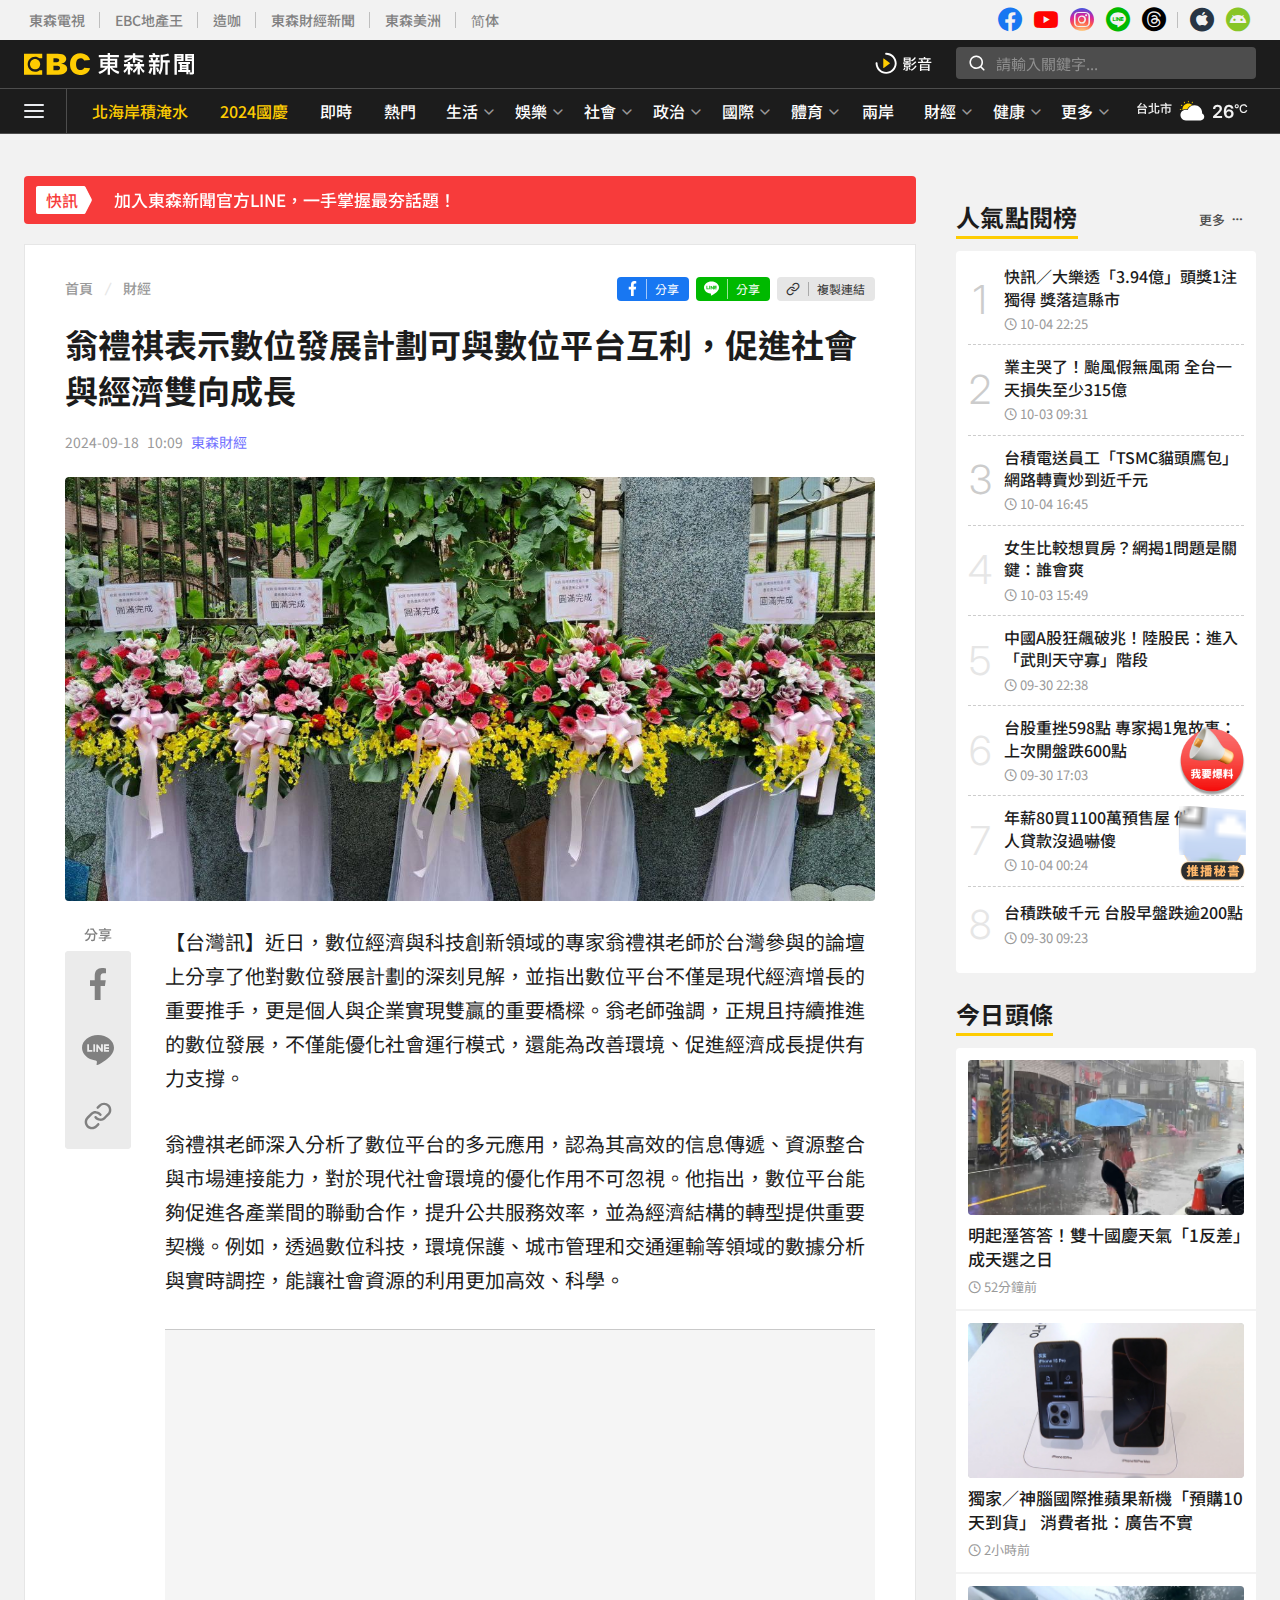
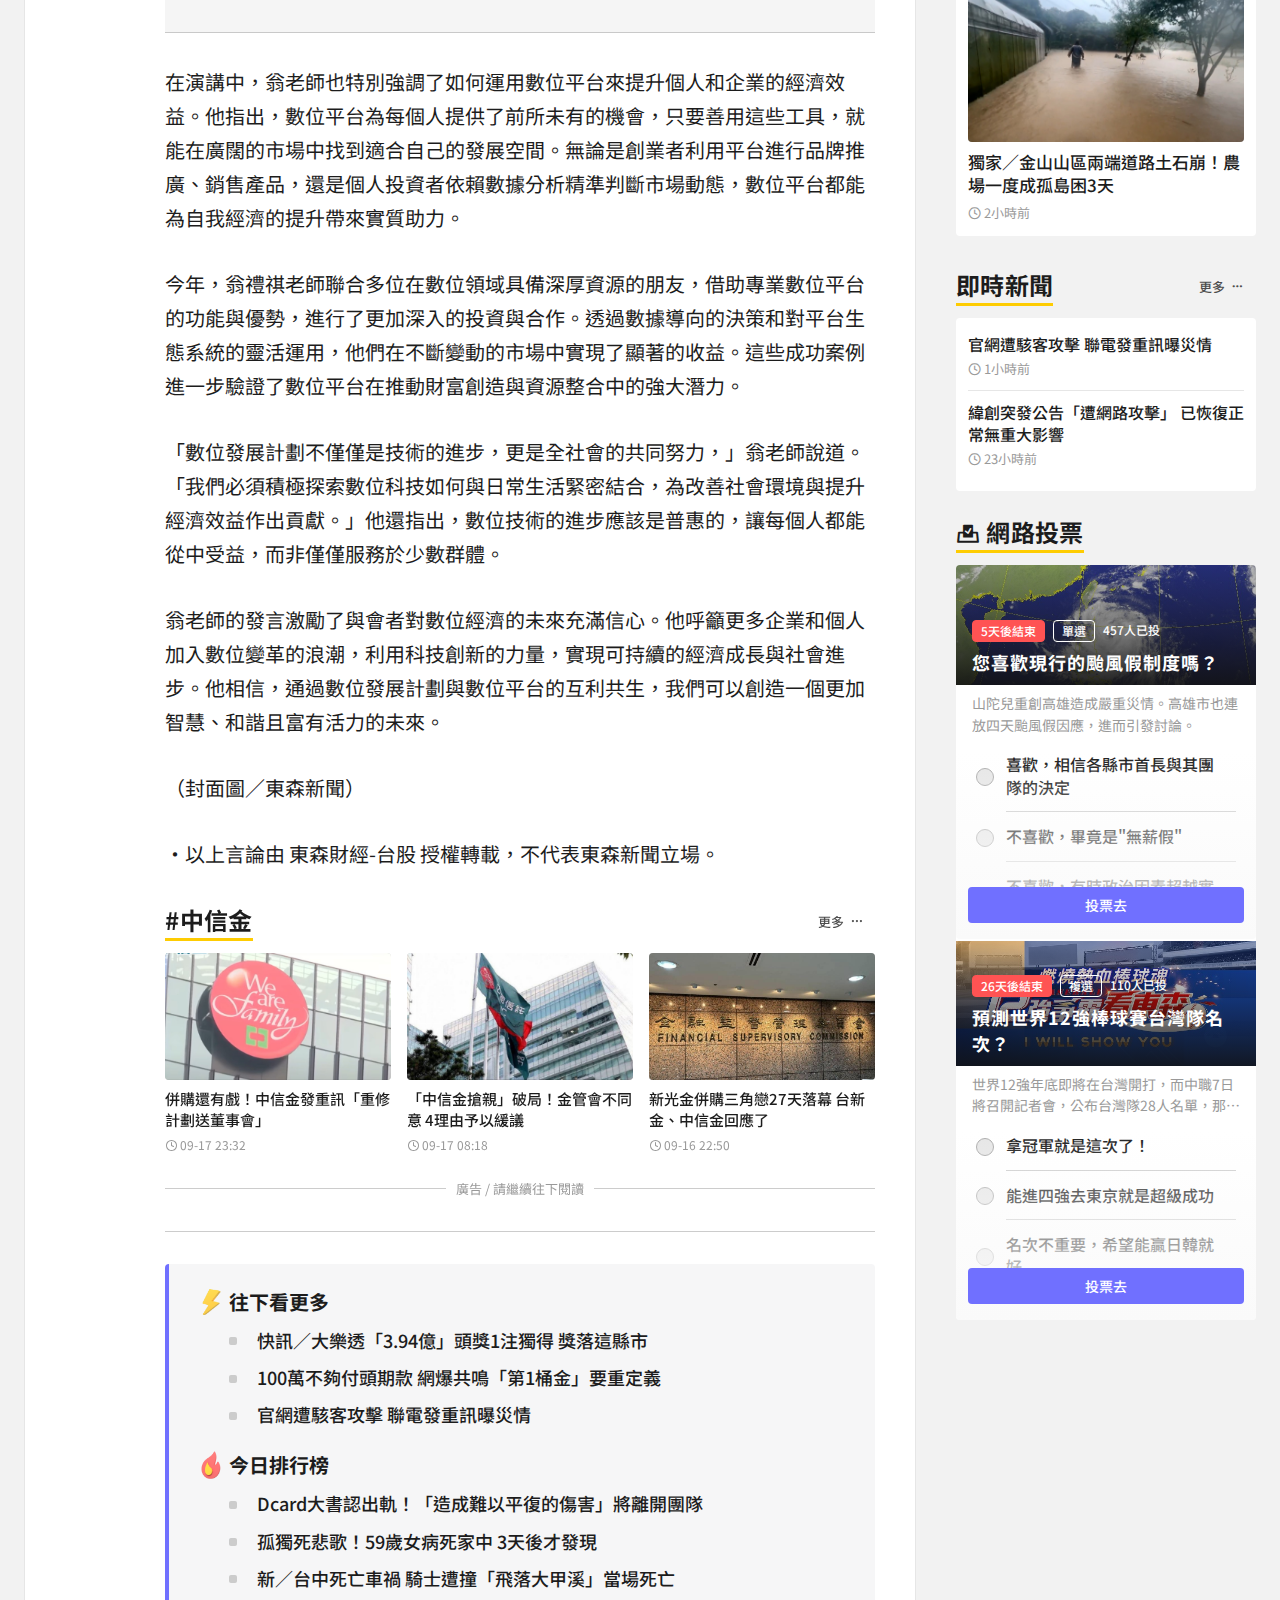
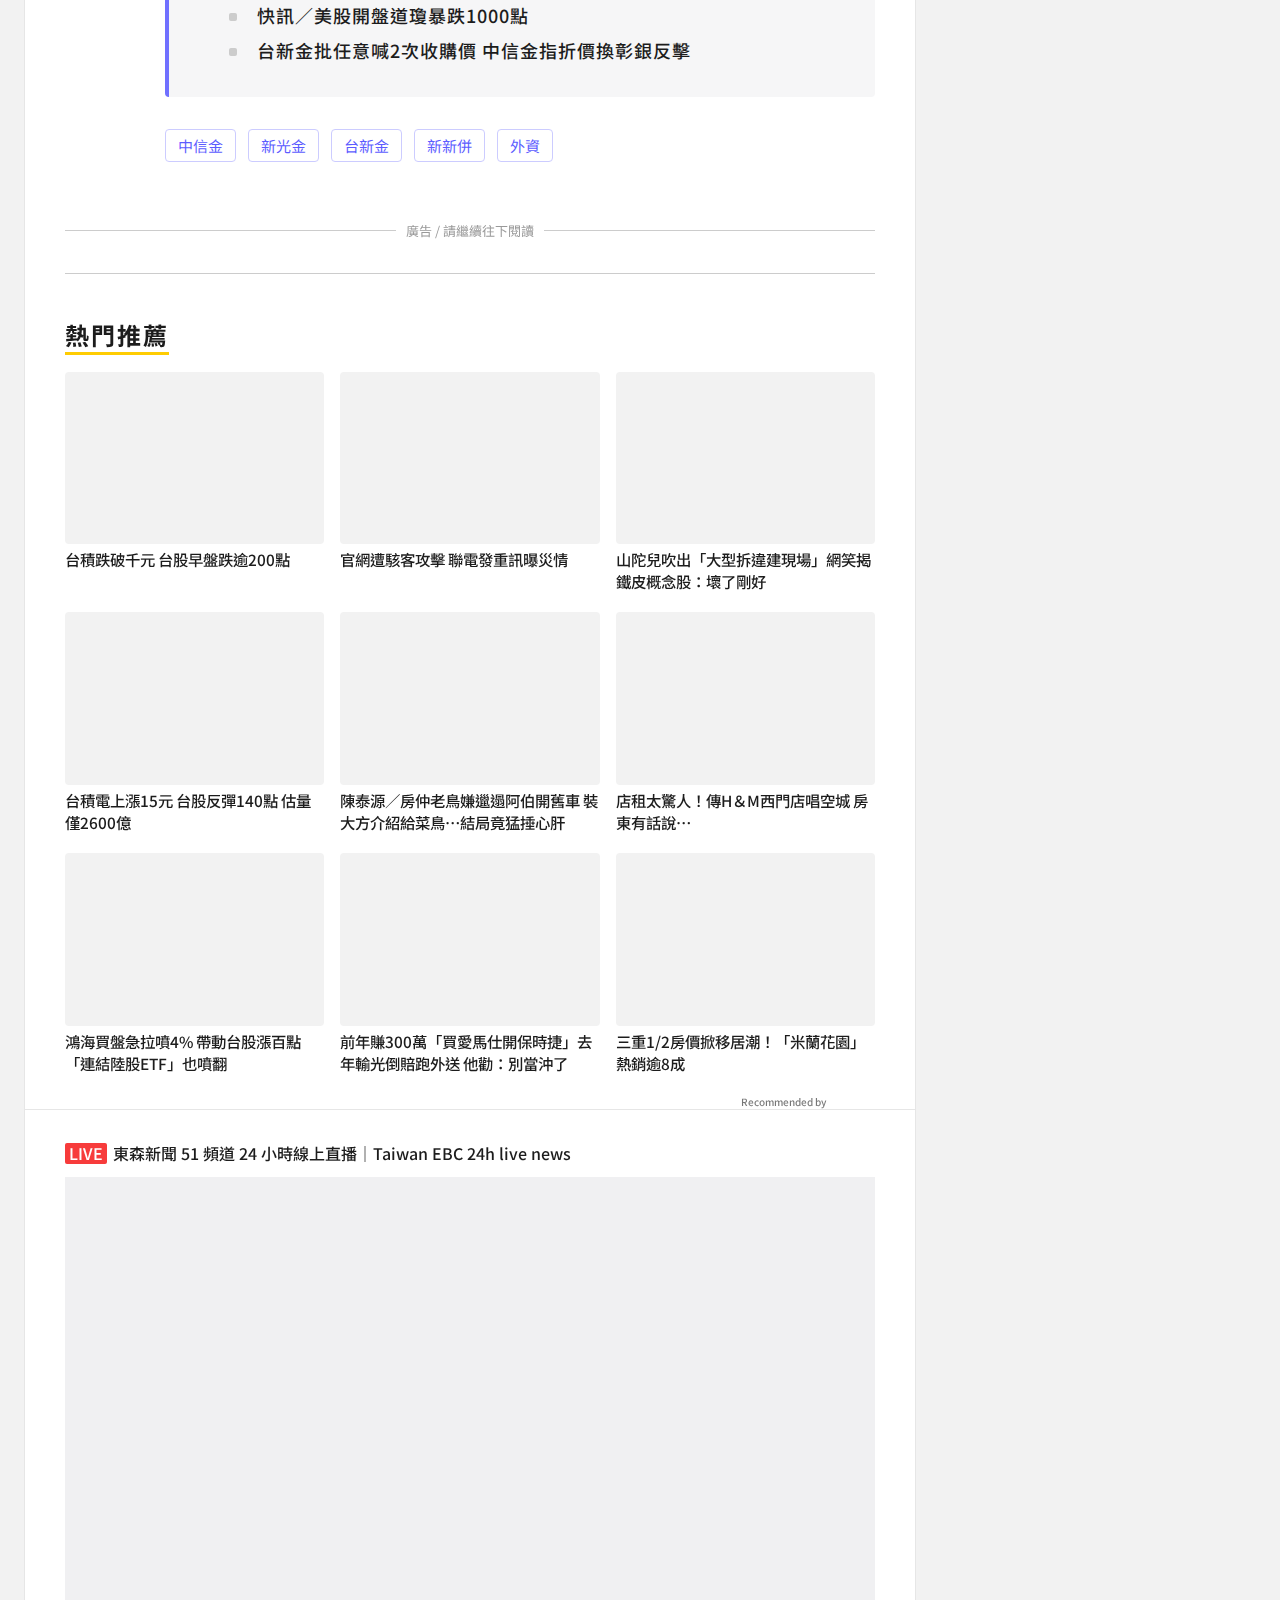
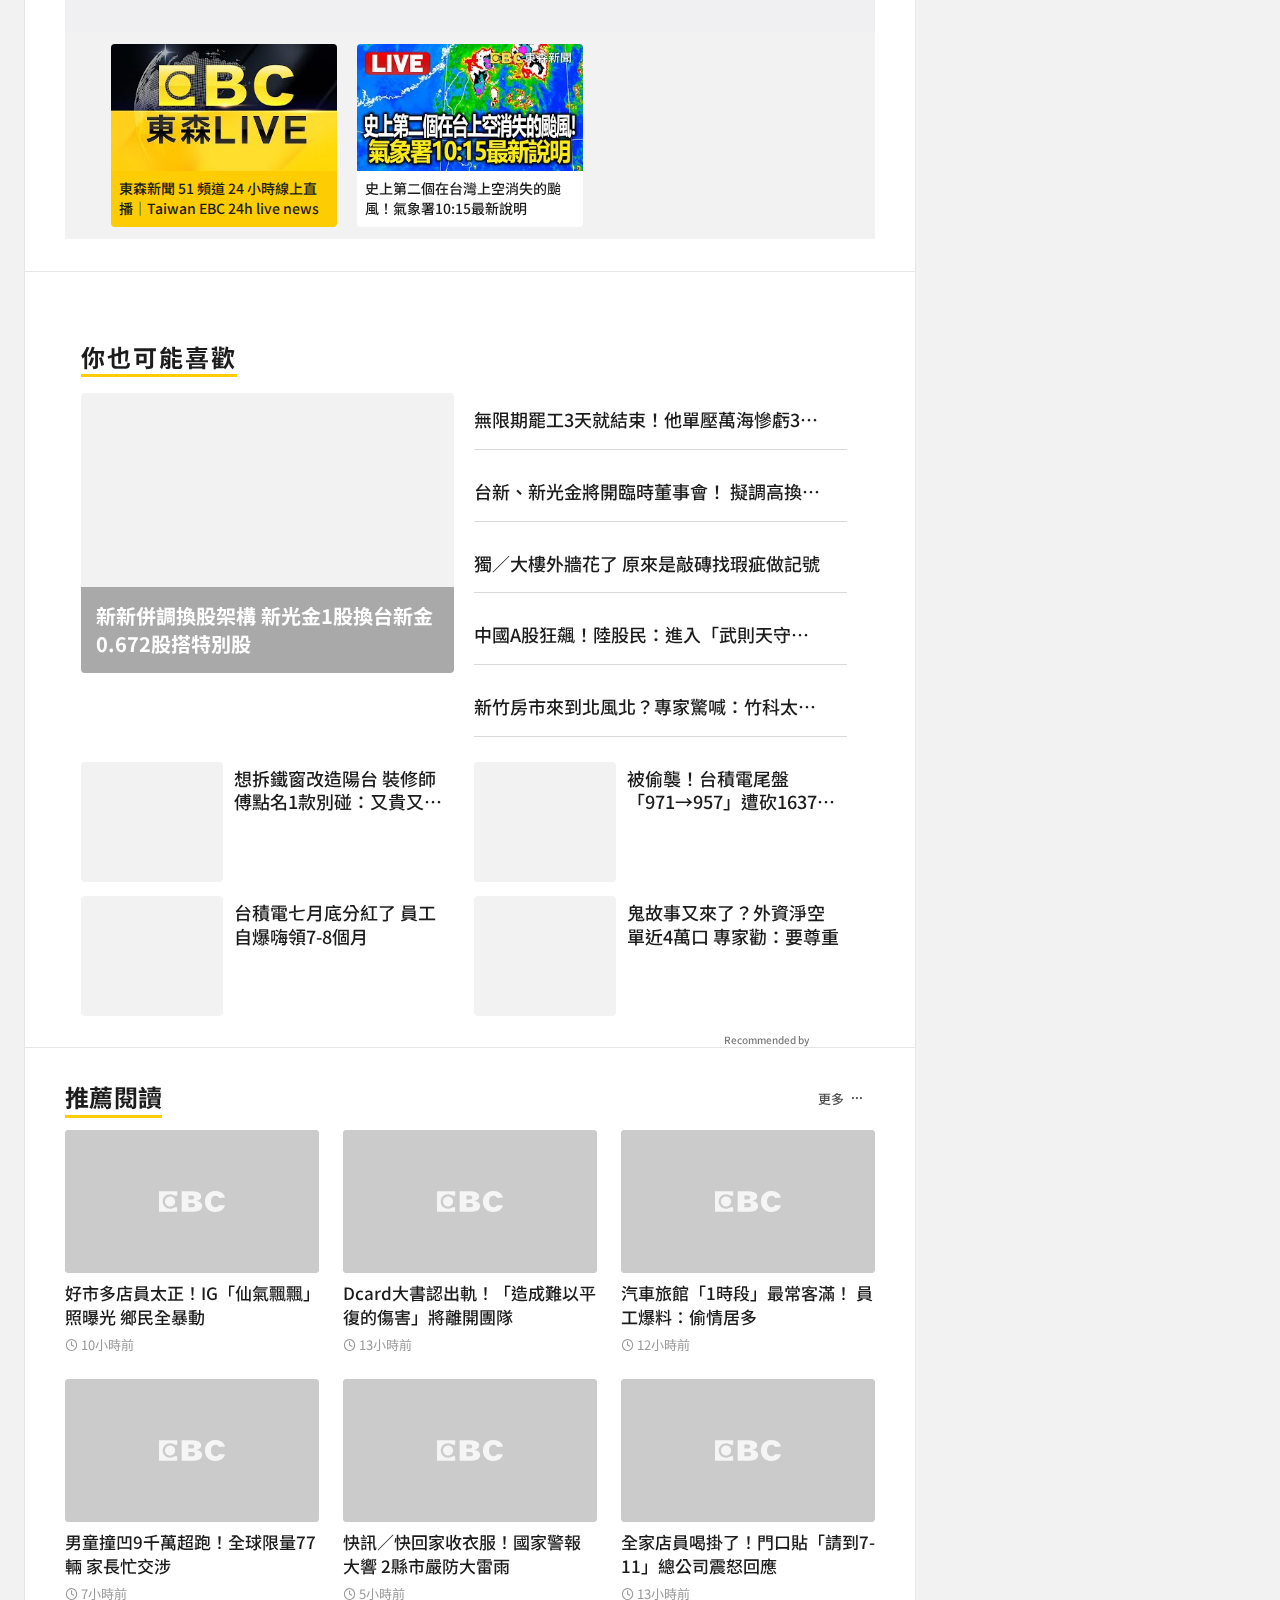
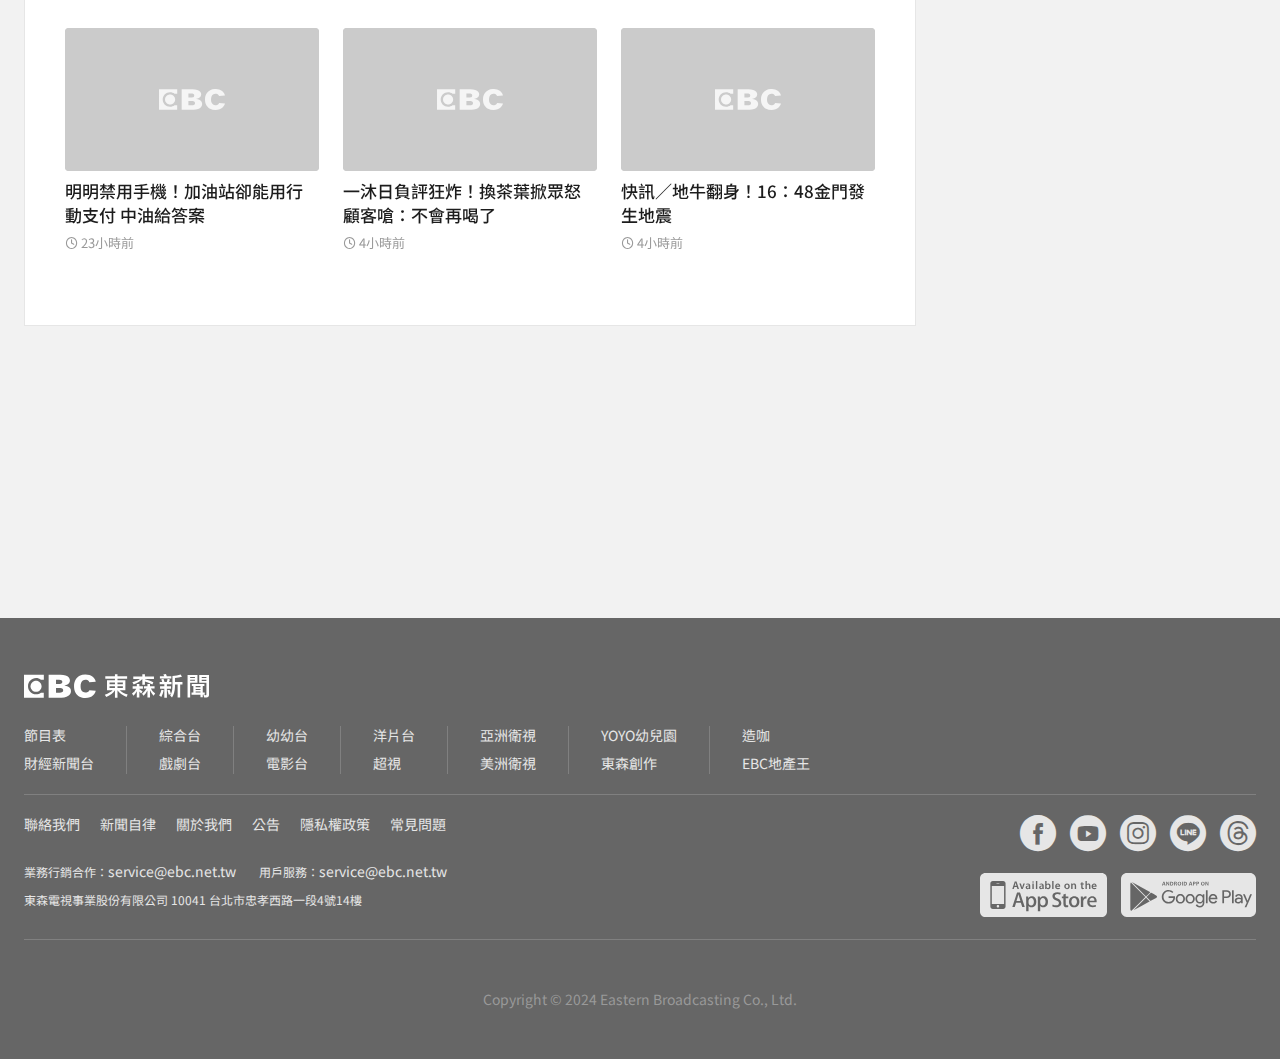
==== index.html @ d2ba1156 "init" ====
<!DOCTYPE html>
<!-- saved from url=(0044)https://news.ebc.net.tw/news/business/443170 -->
<html lang="zh-hant" data-darkreader-proxy-injected="true">
<head>
    <meta http-equiv="Content-Type" content="text/html; charset=UTF-8">

    <meta http-equiv="X-UA-Compatible" content="IE=edge,chrome=1">
    <meta http-equiv="content-language" content="zh-Hant-TW">
    <meta name="viewport" content="width=device-width, initial-scale=1.0, maximum-scale=2.0">

    <link rel="canonical" href="https://news.ebc.net.tw/news/business/443170">

    <meta name="news_keywords" itemprop="keywords" content="中信金,新光金,台新金,新新併,外資">
    <meta name="keywords" itemprop="keywords" content="中信金,新光金,台新金,新新併,外資">

    <link rel="icon" href="https://news.ebc.net.tw/img/favicon/favicon-128x128.png" type="image/png">
    <link rel="icon" href="https://news.ebc.net.tw/img/favicon/favicon-192x192.png" type="image/png">
    <link rel="icon" href="https://news.ebc.net.tw/img/favicon/favicon.ico" type="image/x-icon">
    <title>翁禮祺表示數位發展計劃可與數位平台互利，促進社會與經濟雙向成長</title>
    <meta name="description" itemprop="description"
          content="【台灣訊】近日，數位經濟與科技創新領域的專家翁禮祺老師於台灣參與的論壇上分享了他對數位發展計劃的深刻見解，並指出數位平台不僅是現代經濟增長的重要推手">
    <meta name="keywords" content="中信金,新光金,台新金,新新併,外資">
    <meta name="author" itemprop="author" content="東森新聞">
    <meta name="copyright" content="東森新聞">
    <meta name="application-name" content="東森新聞">
    <meta itemprop="name" content="翁禮祺表示數位發展計劃可與數位平台互利，促進社會與經濟雙向成長">
    <meta itemprop="image" content="https://img.news.ebc.net.tw/EbcNews/news/2024/09/18/1726654803_15135.jpg">

    <meta property="og:title" itemprop="name" content="翁禮祺表示數位發展計劃可與數位平台互利，促進社會與經濟雙向成長｜東森新聞">
    <meta property="og:type" content="article">
    <meta property="og:url" itemprop="url" content="https://news.ebc.net.tw/news/business/443170">
    <meta property="og:image" itemprop="image"
          content="https://img.news.ebc.net.tw/EbcNews/news/2024/09/18/1726654803_15135.jpg">
    <meta property="og:site_name" content="東森新聞">
    <meta property="og:description"
          content="【台灣訊】近日，數位經濟與科技創新領域的專家翁禮祺老師於台灣參與的論壇上分享了他對數位發展計劃的深刻見解，並指出數位平台不僅是現代經濟增長的重要推手">
    <meta property="og:locale" content="zh_TW">
    <meta property="fb:app_id" content="1057196854300149">
    <meta property="fb:pages" content="124616330906800">
    <meta property="fb:pages" content="372319002975172">
    <meta property="fb:pages" content="127254684043276">
    <meta property="fb:pages" content="909929699086236">
    <meta property="fb:pages" content="106154352764107">
    <meta property="fb:pages" content="1741554072765464">

    <link href="files/index.css" rel="stylesheet">


    <link rel="preload" href="files/1726654803_15135.jpg" as="image">

    <script async="" src="files/discovery.php"></script>
    <script type="text/javascript" id="www-widgetapi-script" src="files/www-widgetapi.js" async=""></script>
    <script type="text/javascript" charset="UTF-8" async="" src="files/popin_send_cookie_set_fail.js"></script>
    <script type="text/javascript" charset="utf-8" async="" src="files/popin_discovery5-min.js"></script>
    <script type="text/javascript" charset="utf-8" async="" src="files/recommend.js"></script>
    <script type="text/javascript" async="" src="files/td_js_sdk_171.js"></script>
    <script async="" src="files/biz_recommend_js.php"></script>
    <script defer="" src="files/fbevents.js"></script>
    <script async="" src="files/beacon.js"></script>
    <script type="text/javascript" charset="utf-8" async="" src="files/ebc_tw.js"></script>
    <script async="" charset="utf-8" src="files/plugin.min.js"></script>
    <script id="youtube-jssdk" defer="" src="files/iframe_api.js"></script>
    <script defer="" type="text/javascript" src="files/f.txt"></script>
    <script defer="" src="files/gtm.js"></script>
    <script type="application/ld+json">
        [
            {
                "@context": "https://schema.org",
                "@type": "Corporation",
                "name": "東森電視事業股份有限公司",
                "logo": "https://news.ebc.net.tw/img/ebc_news.jpg",
                "url": "https://news.ebc.net.tw",
                "address": {
                    "@type": "PostalAddress",
                    "streetAddress": "忠孝西路一段4號14樓",
                    "addressLocality": "台北市",
                    "postalCode": "10041",
                    "addressCountry": "TW"
                },
                "contactPoint": {
                    "@type": "ContactPoint",
                    "telephone": "+886 2 2388-5918",
                    "contactType": "customer service",
                    "contactOption": "support",
                    "areaServed": "TW"
                }
            },
            {
                "@context": "https://schema.org/",
                "@type": "WebSite",
                "headline": "東森新聞-新聞在哪 東森就在哪裡",
                "abstract": "真實更真實，觸動感動每一刻。最大量的影音新聞平台，快速，深入，完整，提供24小時全方位的新聞視野，如您親臨。人們的故事，人們的聲音，東森新聞，無所不在。",
                "url": "https://news.ebc.net.tw",
                "sameAs": [
                    "https://bit.ly/48RgnWJ",
                    "https://bit.ly/48VCPyi",
                    "https://reurl.cc/xaravE",
                    "https://bit.ly/42ggGIr",
                    "https://bit.ly/49dulSC"
                ],
                "provider": {
                    "@type": "NewsMediaOrganization",
                    "name": "東森新聞",
                    "logo": "https://news.ebc.net.tw/img/ebc_news.jpg"
                }
            },
            {
                "@context": "http://schema.org",
                "@type": "WebPage",
                "@id": "https://news.ebc.net.tw/news/business/443170",
                "headline": "翁禮祺表示數位發展計劃可與數位平台互利，促進社會與經濟雙向成長",
                "abstract": "【台灣訊】近日，數位經濟與科技創新領域的專家翁禮祺老師於台灣參與的論壇上分享了他對數位發展計劃的深刻見解，並指出數位平台不僅是現代經濟增長的重要推手",
                "mainContentOfPage": {
                    "@type": "WebPageElement",
                    "cssSelector": "main"
                },
                "primaryImageOfPage": {
                    "@type": "ImageObject",
                    "url": "https://img.news.ebc.net.tw/EbcNews/news/2024/09/18/1726654803_15135.jpg"
                },
                "breadcrumb": {
                    "@type": "BreadcrumbList",
                    "itemListElement": [
                        {
                            "@type": "ListItem",
                            "position": 1,
                            "name": "東森新聞",
                            "item": "https://news.ebc.net.tw"
                        },
                        {
                            "@type": "ListItem",
                            "position": 2,
                            "name": "財經",
                            "item": "https://news.ebc.net.tw/news/business"
                        }
                    ]
                }
            }
        ]
    </script>

    <script src="files/device.js"></script>


    <script type="application/ld+json">
        [
            {
                "@context": "http://schema.org",
                "@type": "NewsArticle",
                "headline": "翁禮祺表示數位發展計劃可與數位平台互利，促進社會與經濟雙向成長",
                "abstract": "【台灣訊】近日，數位經濟與科技創新領域的專家翁禮祺老師於台灣參與的論壇上分享了他對數位發展計劃的深刻見解，並指出數位平台不僅是現代經濟增長的重要推手",
                "articleSection": "財經",
                "datePublished": "2024-09-18 10:09",
                "url": "https://news.ebc.net.tw/news/business",
                "image": "https://img.news.ebc.net.tw/EbcNews/news/2024/09/18/1726654803_15135.jpg",
                "speakable": "https://img.news.ebc.net.tw/EbcNews/audio/443170.mp3",
                "mainEntityOfPage": {
                    "@type": "WebPageElement",
                    "cssSelector": "#main_content"
                },
                "keywords": [
                    "中信金",
                    "新光金",
                    "台新金",
                    "新新併",
                    "外資"
                ],
                "author": {
                    "@type": "Person",
                    "name": "東森財經"
                }
            }
        ]
    </script>


    <script>

        const $cate_list = "news_CATEGORY";
        const $cate_sort = "news_CATESORT";
        const $menu_sort = "cate_menu";

        const $voted_cookie = "news_VOTED";

        var trans = "443170";
        var cat1 = "business";
        var cat2 = "";
        var col = "news";
        var pid = "news443170";
        var adt = "";
        var content_keyvalues = [{"key": "kdf", "values": ["中信金", "新光金", "台新金", "新新併", "外資"]}];
        var key_values = ["cat1_business", "col_news", "pid_news443170", "kdf_中信金", "kdf_新光金", "kdf_台新金", "kdf_新新併", "kdf_外資"];
        var web_name = "翁禮祺表示數位發展計劃可與數位平台互利，促進社會與經濟雙向成長";

        var cate_name = "財經";
        var news_partner = 101;
        var author_name = "38";
        var keywords = "中信金,新光金,台新金,新新併,外資";
    </script>
    <style type="text/css">@keyframes circle_classic {
                               0% {
                                   opacity: 0.1;
                                   transform: rotate(0deg) scale(0.5);
                               }
                               100% {
                                   opacity: 1;
                                   transform: rotate(360deg) scale(1.2);
                               }

    ;
    }
    @keyframes typing {
        0% {
            background-color: rgba(158, 158, 158, 1);
            box-shadow: 12px 0px 0px 0px rgba(158, 158, 158, 0.2), 24px 0px 0px 0px rgba(158, 158, 158, 0.2);
        }
        25% {
            background-color: rgba(158, 158, 158, 0.4);
            box-shadow: 12px 0px 0px 0px rgba(158, 158, 158, 2), 24px 0px 0px 0px rgba(158, 158, 158, 0.2);
        }
        75% {
            background-color: rgba(158, 158, 158, 0.4);
            box-shadow: 12px 0px 0px 0px rgba(158, 158, 158, 0.2), 24px 0px 0px 0px rgba(158, 158, 158, 1);
        }

    ;
    }</style>
    <style type="text/css">#_popIn_standard_word_test._popIn_recommend_container {
        padding: 6px 6px 6px 6px;
        position: relative;
        clear: both;
        overflow: hidden;
    }

    #_popIn_standard_word_test ._popIn_recommend_header {
        display: none;
        color: #1A62AA;
        font-size: 1.4em;
        margin-bottom: 15px;
    }

    #_popIn_standard_word_test ._popIn_recommend_articles {
    }

    #_popIn_standard_word_test ._popIn_recommend_article {
        display: flex;
        width: 100%;
        position: relative;
        vertical-align: top;
        margin-bottom: 12px;
    }

    #_popIn_standard_word_test ._popIn_recommend_art_img {
        width: 100%;
        padding-top: 66.6667%;
        background: #f2f2f2;
        position: relative;
        display: none;
    }

    #_popIn_standard_word_test ._popIn_recommend_art_img a {
        position: absolute;
        top: 0px;
        left: 0px;
        margin: 0px;
        width: 100%;
        height: 100%;
        display: inline-block;
        overflow: hidden;
        background-position: top center;
        background-size: cover;
        background-repeat: no-repeat;
        opacity: 0;
        transition: opacity 500ms;
        -moz-transition: opacity 500ms;
        -o-transition: opacity 500ms;
        -webkit-transition: opacity 500ms;
    }

    #_popIn_standard_word_test ._popIn_recommend_art_img a img {
    }

    #_popIn_standard_word_test ._popIn_recommend_art_title {
        font-size: 18px;
        font-weight: 500;
        line-height: 1.6;
        letter-spacing: 1px;
        display: -webkit-box;
        overflow: hidden;
        text-overflow: ellipsis;
        white-space: normal;
        -webkit-line-clamp: 1;
        -webkit-box-orient: vertical;
        max-width: 100%;
        max-height: 27px;
    }

    #_popIn_standard_word_test ._popIn_recommend_art_title::before {
        content: '';
        display: inline-block;
        vertical-align: middle;
        width: 8px;
        height: 8px;
        border-radius: 50%;
        margin: -3px 20px 0 0;
        background-color: #A58E78;
    }

    #_popIn_standard_word_test ._popIn_recommend_art_title a {
        text-decoration: none;
    }

    #_popIn_standard_word_test ._popIn_recommend_article:hover > ._popIn_recommend_art_title a {
        text-decoration: none;
    }

    div[data-channel-id*='standard_pc_word_hoverRed'] ._popIn_recommend_article:hover > ._popIn_recommend_art_title a {
        color: red !important;
    }

    #_popIn_standard_word_test ._popIn_noimage a {
        background: url(//api.popin.cc/images/noimg.png) no-repeat center;
    }

    #_popIn_standard_word_test ._popIn_noimage a img {
        display: none;
    }

    #_popIn_standard_word_test ._popIn_recommend_art_category {
        display: none;
    }

    #_popIn_standard_word_test ._popIn_recommend_art_date {
        display: none;
    }

    #_popIn_standard_word_test ._popIn_recommend_no_img {
    }

    #_popIn_standard_word_test ._popIn_pr {
        display: inline-block;
        font-size: 10px;
        color: #999;
        margin-left: 5px;
    }

    #_popIn_standard_word_test ._popIn_recommend_art_media {
        color: #999;
        font-size: 10px;
        line-height: 22px;
        font-weight: bold;
        align-self: center;
        right: 16%;
        top: 10%;
        padding: 0 2px;
        border-radius: 50%;
    }

    #_popIn_standard_word_test ._popIn_recommend_credit:hover {
        opacity: 1;
    }

    #_popIn_standard_word_test ._popIn_recommend_credit {
        position: absolute;
        right: 5px;
        font-size: 10px;
        opacity: 0.6;
        bottom: 10px;
        display: none;
    }

    #_popIn_standard_word_test ._popIn_recommend_credit_image {
        display: inline-block;
        width: 40px;
        height: 10px;
        margin: 1px 0 0 4px;
        background-image: url(//api.popin.cc/images/logo.png);
        background-repeat: no-repeat;
        background-position: 0px 0px;
        background-size: 40px 20px;
        vertical-align: text-top;
    }

    #_popIn_standard_word_test ._popIn_recommend_container:hover ._popIn_recommend_credit_image {
        background-position: 0px -10px;
    }

    #_popIn_standard_word_new ._popIn_recommend_container {
        padding: 0px 0px 15px 0px;
        position: relative;
        clear: both;
        overflow: hidden;
    }

    #_popIn_standard_word_new ._popIn_recommend_header {
        display: none;
        color: #1A62AA;
        font-size: 1.4em;
        margin-bottom: 15px;
    }

    #_popIn_standard_word_new ._popIn_recommend_articles {
    }

    #_popIn_standard_word_new ._popIn_recommend_article {
        display: flex;
        width: 100%;
        position: relative;
        vertical-align: top;
        margin-bottom: 8px;
    }

    #_popIn_standard_word_new ._popIn_recommend_article._popIn_idx1 {
        margin-top: 4px;
    }

    #_popIn_standard_word_new ._popIn_recommend_art_img {
        width: 100%;
        padding-top: 66.6667%;
        background: #f2f2f2;
        position: relative;
        display: none;
    }

    #_popIn_standard_word_new ._popIn_recommend_art_img a {
        position: absolute;
        top: 0px;
        left: 0px;
        margin: 0px;
        width: 100%;
        height: 100%;
        display: inline-block;
        overflow: hidden;
        background-position: top center;
        background-size: cover;
        background-repeat: no-repeat;
        opacity: 0;
        transition: opacity 500ms;
        -moz-transition: opacity 500ms;
        -o-transition: opacity 500ms;
        -webkit-transition: opacity 500ms;
    }

    #_popIn_standard_word_new ._popIn_recommend_art_img a img {
    }

    #_popIn_standard_word_new ._popIn_recommend_art_title {
        font-size: 100%;
        line-height: 1.3;
        letter-spacing: 1px;
        display: -webkit-box;
        overflow: hidden;
        text-overflow: ellipsis;
        white-space: normal;
        -webkit-line-clamp: 1;
        -webkit-box-orient: vertical;
        max-width: 100%;
        max-height: 27px;
    }

    #_popIn_standard_word_new ._popIn_recommend_art_title a {
        text-decoration: none;
    }

    #_popIn_standard_word_new ._popIn_recommend_article:hover > ._popIn_recommend_art_title a {
        text-decoration: none;
    }

    div[data-channel-id*='standard_pc_word_hoverRed'] ._popIn_recommend_article:hover > ._popIn_recommend_art_title a {
        color: red !important;
    }

    #_popIn_standard_word_new ._popIn_noimage a {
        background: url(//api.popin.cc/images/noimg.png) no-repeat center;
    }

    #_popIn_standard_word_new ._popIn_noimage a img {
        display: none;
    }

    #_popIn_standard_word_new ._popIn_recommend_art_category {
        display: none;
    }

    #_popIn_standard_word_new ._popIn_recommend_art_date {
        display: none;
    }

    #_popIn_standard_word_new ._popIn_recommend_no_img {
    }

    #_popIn_standard_word_new ._popIn_pr {
        display: inline-block;
        font-size: 10px;
        color: #999;
        margin-left: 5px;
    }

    #_popIn_standard_word_new ._popIn_recommend_art_media {
        color: #999;
        font-size: 10px;
        line-height: 22px;
        font-weight: bold;
        position: absolute;
        right: 16%;
        top: 10%;
        padding: 0 2px;
        border-radius: 50%;
        display: none;
    }

    #_popIn_standard_word_new ._popIn_recommend_credit:hover {
        opacity: 1;
    }

    #_popIn_standard_word_new ._popIn_recommend_credit {
        position: absolute;
        right: 5px;
        font-size: 10px;
        opacity: 0.6;
        bottom: 10px;
        display: none;
    }

    #_popIn_standard_word_new ._popIn_recommend_credit_image {
        display: inline-block;
        width: 40px;
        height: 10px;
        margin: 1px 0 0 4px;
        background-image: url(//api.popin.cc/images/logo.png);
        background-repeat: no-repeat;
        background-position: 0px 0px;
        background-size: 40px 20px;
        vertical-align: text-top;
    }

    #_popIn_standard_word_new ._popIn_recommend_container:hover ._popIn_recommend_credit_image {
        background-position: 0px -10px;
    }

    #_popIn_standard_word_new ._popIn_recommend_art_author {
        display: none;
    }

    #_popIn_standard_above_new._popIn_recommend_container {
        padding: 0px 0px 15px 0px;
        position: relative;
        clear: both;
        overflow: hidden;
    }

    #_popIn_standard_above_new ._popIn_recommend_header {
        padding: 20px 0px;
        letter-spacing: 2px;
        font-weight: bolder;
        font-size: 1.5rem;
    }

    #_popIn_standard_above_new ._popIn_recommend_header span {
        border-bottom: 3px solid #FECC02;
    }

    #_popIn_standard_above_new ._popIn_recommend_articles {
    }

    #_popIn_standard_above_new ._popIn_infinite_page {
        display: flex;
        justify-content: space-between;
        margin-bottom: 10px;
    }

    #_popIn_standard_above_new ._popIn_recommend_article {
        display: inline-block;
        width: 32%;
        margin-bottom: 10px;
        position: relative;
        vertical-align: top;
        font-size: 1.1em;
    }

    #_popIn_standard_above_new ._popIn_recommend_art_img {
        width: 100%;
        padding-top: 66.6667%;
        background: #f2f2f2;
        position: relative;
        border-radius: 4px;
    }

    #_popIn_standard_above_new ._popIn_recommend_art_img a {
        position: absolute;
        top: 0px;
        left: 0px;
        margin: 0px;
        width: 100%;
        height: 100%;
        display: inline-block;
        overflow: hidden;
        background-position: top center;
        background-size: cover;
        background-repeat: no-repeat;
        opacity: 0;
        transition: opacity 500ms;
        -moz-transition: opacity 500ms;
        -o-transition: opacity 500ms;
        -webkit-transition: opacity 500ms;
        border-radius: 4px;
    }

    #_popIn_standard_above_new ._popIn_recommend_art_img a img {
    }

    #_popIn_standard_above_new ._popIn_recommend_art_title {
        margin-top: 5px;
        font-size: .875em;
        line-height: 1.4;
        overflow: hidden;
    }

    #_popIn_standard_above_new ._popIn_recommend_art_title a {
        text-decoration: none;
        display: -webkit-box;
        overflow: hidden;
        text-overflow: ellipsis;
        white-space: normal;
        -webkit-line-clamp: 2;
        -webkit-box-orient: vertical;
    }

    #_popIn_standard_above_new ._popIn_recommend_article:hover > ._popIn_recommend_art_title a {
        text-decoration: unset;
    }

    #_popIn_standard_above_new ._popIn_noimage a {
        background: url(//api.popin.cc/images/noimg.png) no-repeat center;
    }

    #_popIn_standard_above_new ._popIn_noimage a img {
        display: none;
    }

    #_popIn_standard_above_new ._popIn_recommend_art_category {
        display: none;
    }

    #_popIn_standard_above_new ._popIn_recommend_no_img {
    }

    #_popIn_standard_above_new ._popIn_recommend_art_media, #_popIn_standard_above_new ._popIn_recommend_art_date {
        color: #666;
        font-size: .75em;
        line-height: 1.5em;
        font-weight: normal;
        display: none;
    }

    #_popIn_standard_above_new ._popIn_recommend_PR {
        background-color: #d1d1d1;
        color: #fff;
        font-size: 10px;
        transform: scale(0.8);
        line-height: 1;
        position: absolute;
        left: -3px;
        top: -2px;
        padding: 2px 5px;
        font-weight: normal;
        z-index: 1;
        border-radius: 4px 0 0 0;
    }

    #_popIn_standard_above_new ._popIn_recommend_credit:hover {
        opacity: 1;
    }

    #_popIn_standard_above_new ._popIn_recommend_credit {
        position: absolute;
        right: 5px;
        font-size: 10px;
        opacity: 0.6;
        bottom: 0px;
        display: flex;
        align-items: center;
    }

    #_popIn_standard_above_new ._popIn_recommend_credit_image {
        display: inline-block;
        width: 40px;
        height: 10px;
        margin: 1px 0 0 4px;
        background-image: url(//api.popin.cc/images/logo.png);
        background-repeat: no-repeat;
        background-position: 0px 0px;
        background-size: 40px 20px;
        vertical-align: text-top;
    }

    #_popIn_standard_above_new ._popIn_recommend_container:hover ._popIn_recommend_credit_image {
        background-position: 0px -10px;
    }

    #_popIn_recommend_above_new ._popIn_recommend_art_author {
        display: none;
    }

    #_popIn_hybrid_new ._popIn_recommend_art_img a img {
        width: 100%;
        height: 100%;
        object-fit: cover;
    }

    #_popIn_hybrid_new {
        position: relative;
        clear: both;
        overflow: hidden;
        margin-top: 10px;
        padding: 1em;
    }

    #_popIn_hybrid_new ._popIn_recommend_header {
        padding: 20px 0;
        letter-spacing: 2px;
        font-weight: bolder;
        font-size: 1.5rem;
    }

    #_popIn_hybrid_new ._popIn_recommend_header span {
        border-bottom: 3px solid #FECC02;
    }

    #_popIn_hybrid_new ._popIn_header_h4 {
        display: inline-block;
        padding: 3px 12px 9px 12px;
        margin: 0;
        border-bottom: 3px solid #bc0614;
        margin-bottom: -3px;
        font-size: 26px;
    }

    #_popIn_hybrid_new ._popIn_recommend_articles {
    }

    #_popIn_hybrid_new ._popIn_recommend_article {
        display: inline-block;
        width: 48%;
        margin: unset;
        border: unset;
        padding: unset;
        margin-bottom: 10px;
        position: relative;
        vertical-align: top;
    }

    #_popIn_hybrid_new ._popIn_recommend_art_img {
        width: 100%;
        padding-top: 75%;
        background: #f2f2f2;
        position: relative;
        border-radius: 4px;
    }

    #_popIn_hybrid_new ._popIn_recommend_art_img a {
        position: absolute;
        top: 0px;
        left: 0px;
        margin: 0px;
        width: 100%;
        height: 100%;
        display: inline-block;
        overflow: hidden;
        background-position: top center;
        background-size: cover;
        background-repeat: no-repeat;
        opacity: 0;
        transition: opacity 500ms;
        -moz-transition: opacity 500ms;
        -o-transition: opacity 500ms;
        -webkit-transition: opacity 500ms;
        border-radius: 4px;
    }

    #_popIn_hybrid_new ._popIn_recommend_art_title {
        margin-top: 5px;
        height: 4em;
        font-size: 14px;
        line-height: 1.3;
        overflow: hidden;
    }

    #_popIn_hybrid_new ._popIn_recommend_art_title a {
        font-size: 18px;
        line-height: 1.3;
        height: 4em;
        text-decoration: none;
    }

    #_popIn_hybrid_new ._popIn_recommend_article:hover > ._popIn_recommend_art_title a {
        text-decoration: none;
        color: #ff5c1a;
    }

    #_popIn_hybrid_new ._popIn_noimage a {
        background: url(//api.popin.cc/images/noimg.png) no-repeat center;
    }

    #_popIn_hybrid_new ._popIn_noimage a img {
        display: none;
    }

    #_popIn_hybrid_new ._popIn_recommend_art_category {
        display: none;
    }

    #_popIn_hybrid_new ._popIn_recommend_art_date {
        display: none;
    }

    #_popIn_hybrid_new ._popIn_recommend_no_img {
    }

    #_popIn_hybrid_new ._popIn_recommend_art_media {
        color: #999;
        font-size: 10px;
        line-height: 12px;
        font-weight: normal;
    }

    #_popIn_hybrid_new ._popIn_recommend_credit:hover {
        opacity: 1;
    }

    #_popIn_hybrid_new ._popIn_recommend_credit {
        position: absolute;
        right: 20px;
        font-size: 10px;
        opacity: 0.6;
        bottom: 0px;
    }

    #_popIn_hybrid_new ._popIn_recommend_credit_image {
        display: inline-block;
        width: 40px;
        height: 10px;
        margin: 1px 0 0 4px;
        background-image: url(//api.popin.cc/images/logo.png);
        background-repeat: no-repeat;
        background-position: 0px 0px;
        background-size: 40px 20px;
        vertical-align: text-top;
    }

    #_popIn_hybrid_new ._popIn_recommend_container:hover ._popIn_recommend_credit_image {
        background-position: 0px -10px;
    }

    #_popIn_hybrid_new ._popIn_idx1 ._popIn_recommend_art_title {
        display: none;
    }

    #_popIn_hybrid_new ._popIn_bigImg_word_block {
        position: absolute;
        bottom: 0;
        color: #fff;
        padding: 15px;
        font-size: 20px;
        font-weight: bold;
        background-color: rgba(0, 0, 0, 0.3);
    }

    #_popIn_hybrid_new ._popIn_bigImg_word_text {
        display: -webkit-box;
        -webkit-box-orient: vertical;
        -webkit-line-clamp: 2;
        overflow: hidden;
    }

    #_popIn_hybrid_new ._popIn_word_block {
        display: inline-block;
        width: 50%;
        padding-left: 2%;
        padding-top: 10px;
    }

    #_popIn_hybrid_new ._popIn_word_block ._popIn_recommend_art_img {
        display: none;
    }

    #_popIn_hybrid_new ._popIn_word_block ._popIn_recommend_article {
        width: 100%;
        border-bottom: 1px solid #D9D9D9;
        padding-bottom: 13px;
        margin-bottom: 25px;
    }

    #_popIn_hybrid_new ._popIn_word_block ._popIn_recommend_art_title {
        max-width: calc(100% - 25px);
        height: auto;
        display: inline-block;
    }

    #_popIn_hybrid_new ._popIn_word_block ._popIn_recommend_art_title a {
        height: auto;
        display: -webkit-box;
        -webkit-box-orient: vertical;
        -webkit-line-clamp: 1;
        overflow: hidden;
    }

    #_popIn_hybrid_new ._popIn_word_block ._popIn_recommend_art_media {
        display: inline-block;
        vertical-align: super;
        padding-left: 5px;
    }

    #_popIn_hybrid_new ._popIn_smallImg_block ._popIn_recommend_article {
        width: 48%;
    }

    #_popIn_hybrid_new ._popIn_smallImg_block ._popIn_recommend_article:nth-child(2n+2) {
        margin-left: 4%;
    }

    #_popIn_hybrid_new ._popIn_smallImg_block ._popIn_recommend_art_img {
        display: inline-block;
        width: 38%;
        height: 120px;
        padding-top: unset;
    }

    #_popIn_hybrid_new ._popIn_smallImg_block ._popIn_recommend_art_title {
        display: inline-block;
        width: 59%;
        padding-left: 2%;
        vertical-align: top;
    }

    #_popIn_hybrid_new ._popIn_smallImg_block ._popIn_recommend_art_title a {
        display: -webkit-box;
        -webkit-box-orient: vertical;
        -webkit-line-clamp: 2;
        overflow: hidden;
        height: auto;
    }

    #_popIn_hybrid_new ._popIn_recommend_art_author {
        display: none;
    }

    #_popIn_hybrid_new ._popIn_idx1 ._popIn_recommend_art_media, #_popIn_hybrid_new ._popIn_smallImg_block ._popIn_recommend_art_media {
        display: block;
        background: rgba(153, 153, 153, 0.41);
        color: #fff;
        font-size: 8px;
        line-height: 10px;
        position: absolute;
        top: 2px;
        left: 0;
        padding: 2px;
        font-weight: normal;
        margin-top: 5px;
        margin-left: 5px;
        border-radius: 10px;
    } </style>
</head>
<body class="">
<!-- Google Tag Manager (noscript) -->
<noscript>
    <iframe src="https://www.googletagmanager.com/ns.html?id=GTM-MVG34XD"
            height="0" width="0" style="display:none;visibility:hidden"></iframe>
</noscript>

<div class="sky_ad ad_box" style="">


    <div class="dfp_ad" id="sky_1x1_W" data-code="01.EBCNews_sky_1x1_W" data-size="[[1, 1]]" data-mobile="N"></div>


    <div class="dfp_ad" id="sky_320x100_M" data-code="01.EBCNews_sky_320x100_M" data-size="[[1, 1],[320, 100]]"
         data-mobile="Y"></div>

</div>


<header class="shrink">
    <div class="links_nav">
        <div class="container">
            <div class="links_box">
                <div class="link"><a href="https://www.ebc.net.tw/" title="東森電視" target="_blank">東森電視</a></div>
                <div class="link"><a href="https://house.ebc.net.tw/" title="EBC地產王" target="_blank">EBC地產王</a>
                </div>
                <div class="link"><a href="https://cava.tw/" title="造咖" target="_blank">造咖</a></div>
                <div class="link"><a href="https://fnc.ebc.net.tw/" title="東森財經新聞"
                                     target="_blank">東森財經新聞</a></div>
                <div class="link"><a href="https://www.ettvamerica.com/" title="東森美洲" target="_blank">東森美洲</a>
                </div>
                <div class="link"><a href="javascript:;" class="ConvertLanguage" title="简体" data-type="cn"
                                     data-name="news_LANGUAGE">简体</a></div>
            </div>
            <div class="links_box icons">
                <div class="social_media">
                    <div class="link">
                        <a href="https://bit.ly/48RgnWJ" class="i_facebook" target="_blank" title="facebook"></a>
                    </div>
                    <div class="link">
                        <a href="https://bit.ly/48VCPyi" class="i_youtube" target="_blank" title="youtube"></a>
                    </div>
                    <div class="link">
                        <a href="https://reurl.cc/xaravE" class="i_instagram" target="_blank" title="instagram"></a>
                    </div>
                    <div class="link">
                        <a href="https://bit.ly/42ggGIr" class="i_line" target="_blank" title="line"></a>
                    </div>
                    <div class="link">
                        <a href="https://bit.ly/49dulSC" class="i_threads" target="_blank" title="threads"></a>
                    </div>
                </div>
                <div class="apps">
                    <div class="link">
                        <a href="https://itunes.apple.com/tw/app/%E6%9D%B1%E6%A3%AE%E6%96%B0%E8%81%9E/id453387591?l=zh&amp;mt=8"
                           class="i_apple" target="_blank" title="IOS下載"></a>
                    </div>
                    <div class="link">
                        <a href="https://play.google.com/store/apps/details?id=com.ebc.news" class="i_android"
                           target="_blank" title="Android下載"></a>
                    </div>
                </div>
            </div>
        </div>
    </div>

    <div class="navbar">
        <div class="container">
            <a href="https://news.ebc.net.tw/" class="logo" title="東森新聞">
                <img src="files/logo_horizontal_w.svg" class="logo_white" alt="">
                <img src="files/logo_horizontal_b.svg" class="logo_black" alt="">
            </a>
            <div class="mobile_tool_nav">

                <button type="button" class="mobile_search_toggle" title="搜尋"></button>

            </div>
            <div class="tool_nav"><a href="https://news.ebc.net.tw/video" class="ebc_tv_icon" title="影音"
                                     target="_blank"></a>
                <div class="search_box">
                    <div class="search">
                        <input type="text" placeholder="請輸入關鍵字...">
                        <button type="button" class="search_submit i_search" title="搜尋"></button>
                    </div>
                    <div class="search_keywords">
                        <div class="sk_title">熱門關鍵字</div>
                        <div class="keywords">
                            <a href="https://news.ebc.net.tw/search/keyword/%E5%B1%B1%E9%99%80%E5%85%92%E9%A2%B1%E9%A2%A8"
                               title="山陀兒颱風" target="_blank">山陀兒颱風</a>
                            <a href="https://news.ebc.net.tw/search/keyword/%E8%8B%97%E6%A0%97" title="苗栗"
                               target="_blank">苗栗</a>
                            <a href="https://news.ebc.net.tw/search/keyword/%E6%9F%AF%E6%96%87%E5%93%B2" title="柯文哲"
                               target="_blank">柯文哲</a>
                            <a href="https://news.ebc.net.tw/search/keyword/%E6%9F%AF%E6%96%87%E5%93%B2%E6%87%B6%E4%BA%BA%E5%8C%85"
                               title="柯文哲懶人包" target="_blank">柯文哲懶人包</a>
                            <a href="https://news.ebc.net.tw/search/keyword/%E8%BB%8A%E7%A6%8D" title="車禍"
                               target="_blank">車禍</a>
                            <a href="https://news.ebc.net.tw/search/keyword/%E8%81%9A%E7%84%A6%E7%9C%9F%E7%9B%B8"
                               title="聚焦真相" target="_blank">聚焦真相</a>
                            <a href="https://news.ebc.net.tw/search/keyword/%E5%B0%8F%E6%A5%8A%E5%93%A5" title="小楊哥"
                               target="_blank">小楊哥</a>
                        </div>
                    </div>
                </div>
            </div>
        </div>
    </div>
    <div class="navigation">

        <div class="container">
            <button type="button" class="popup_menu_toggle" title="關閉"><span></span>
                <div>關閉選單</div>
            </button>
            <div class="main_nav_box">
                <div class="breaking_news_menu">
                    <ul>
                        <li><a href="https://news.ebc.net.tw/topic/783" title="北海岸積淹水" target="_self" class="">北海岸積淹水</a>
                        </li>
                        <li><a href="https://news.ebc.net.tw/topic/777" title="2024國慶" target="_self"
                               class="">2024國慶</a></li>
                    </ul>
                </div>
                <div class="main_nav">
                    <nav style="max-width:882px">
                        <ul id="menu">


                            <li data-id="0" data-value="realtime" class="" data-code="realtime" data-name="即時">
                                <a href="https://news.ebc.net.tw/realtime" title="即時" class="">即時</a>
                            </li>
                            <li data-id="1" data-value="hot" class="" data-code="hot" data-name="熱門">
                                <a href="https://news.ebc.net.tw/hot" title="熱門" class="">熱門</a>
                            </li>
                            <li data-id="2" data-value="living" class="has_submenu" data-code="living" data-name="生活">
                                <a href="https://news.ebc.net.tw/news/living" title="生活" class="">生活</a>
                            </li>
                            <li data-id="3" data-value="entertainment" class="has_submenu" data-code="entertainment"
                                data-name="娛樂">
                                <a href="https://news.ebc.net.tw/news/entertainment" title="娛樂" class="">娛樂</a>
                            </li>
                            <li data-id="4" data-value="society" class="has_submenu" data-code="society"
                                data-name="社會">
                                <a href="https://news.ebc.net.tw/news/society" title="社會" class="">社會</a>
                            </li>
                            <li data-id="5" data-value="politics" class="has_submenu" data-code="politics"
                                data-name="政治">
                                <a href="https://news.ebc.net.tw/news/politics" title="政治" class="">政治</a>
                            </li>
                            <li data-id="6" data-value="world" class="has_submenu" data-code="world" data-name="國際">
                                <a href="https://news.ebc.net.tw/news/world" title="國際" class="">國際</a>
                            </li>
                            <li data-id="7" data-value="sport" class="has_submenu" data-code="sport" data-name="體育">
                                <a href="https://news.ebc.net.tw/news/sport" title="體育" class="">體育</a>
                            </li>
                            <li data-id="8" data-value="china" class="" data-code="china" data-name="兩岸">
                                <a href="https://news.ebc.net.tw/news/china" title="兩岸" class="">兩岸</a>
                            </li>
                            <li data-id="9" data-value="business" class="has_submenu" data-code="business"
                                data-name="財經">
                                <a href="https://news.ebc.net.tw/news/business" title="財經" class="">財經</a>
                            </li>
                            <li data-id="10" data-value="health" class="has_submenu" data-code="health"
                                data-name="健康">
                                <a href="https://news.ebc.net.tw/news/health" title="健康" class="">健康</a>
                            </li>
                            <li data-id="11" data-value="story" class="" data-code="story" data-name="暖聞">
                                <a href="https://news.ebc.net.tw/news/story" title="暖聞" class="">暖聞</a>
                            </li>
                            <li data-id="12" data-value="car" class="" data-code="car" data-name="車訊">
                                <a href="https://news.ebc.net.tw/news/car" title="車訊" class="">車訊</a>
                            </li>
                            <li data-id="13" data-value="column" class="hide" data-code="column" data-name="專欄">
                                <a href="https://news.ebc.net.tw/column" title="專欄" class="">專欄</a>
                            </li>
                            <li data-id="14" data-value="event_gallery" class="hide" data-code="event_gallery"
                                data-name="特企">
                                <a href="https://news.ebc.net.tw/event_gallery" title="特企" class="">特企</a>
                            </li>
                        </ul>
                    </nav>
                    <div class="submenu_box">
                        <div class="submenu">
                            <div class="submenu_tabs">
                                <button type="button" title="財經即時" class="active"><span>財經即時</span></button>
                                <button type="button" title="新新併"><span>新新併</span></button>
                            </div>
                            <div class="submenu_content">
                                <div class="section_box">
                                    <div class="section" style="display: block;">
                                        <div class="section_title">
                                            <div>財經即時</div>
                                        </div>
                                        <div class="section_content">
                                            <div class="submenu_post">
                                                <a href="https://news.ebc.net.tw/news/business/446611"
                                                   class="item row_box " title="官網遭駭客攻擊 聯電發重訊曝災情"
                                                   target="_blank">
                                                    <div class="item_img">
                                                        <img src="files/1728244885_19105.jpg" alt="">
                                                    </div>
                                                    <div class="item_text">
                                                        <h3 class="item_title">官網遭駭客攻擊 聯電發重訊曝災情</h3>
                                                        <div class="item_preview">
                                                            科技廠緯創（3231）、化工業台塑化（6505）昨（5）日才發布重大訊息，證實官網遭駭客以DDoS（分散式阻斷服務）攻擊，如今國內晶圓代工製造「二哥」聯電（23
                                                        </div>
                                                        <div class="item_time">3小時前</div>
                                                    </div>
                                                </a>
                                            </div>
                                            <a href="https://news.ebc.net.tw/realtime/business" class="more"
                                               target="_blank">更多</a>
                                        </div>
                                    </div>
                                    <div class="section">
                                        <div class="section_title">
                                            <div>新新併</div>
                                        </div>
                                        <div class="section_content">
                                            <div class="submenu_post">
                                                <a href="https://news.ebc.net.tw/news/business/443170"
                                                   class="item row_box "
                                                   title="翁禮祺表示數位發展計劃可與數位平台互利，促進社會與經濟雙向成長" target="_blank">
                                                    <div class="item_img">
                                                        <img src="files/11.jpg" alt="">
                                                    </div>
                                                    <div class="item_text">
                                                        <h3 class="item_title">併購破局 中信金股漲4%
                                                            新光金遭倒貨重摔6％</h3>
                                                        <div class="item_preview">
                                                            【台灣訊】近日，數位經濟與科技創新領域的專家翁禮祺老師於台灣參與的論壇上分享了他對數位發展計劃的深刻見解，並指出數位平台不僅是現代經濟增長的重要推手
                                                        </div>
                                                        <div class="item_time">09-18 10:09</div>
                                                    </div>
                                                </a>
                                            </div>
                                            <div class="text_list">
                                                <ul>
                                                    <li class="">
                                                        <a href="https://news.ebc.net.tw/news/business/442501"
                                                           title="台新金批任意喊2次收購價 中信金指折價換彰銀反擊"
                                                           target="_blank">台新金批任意喊2次收購價
                                                            中信金指折價換彰銀反擊</a>
                                                    </li>
                                                    <li class="">
                                                        <a href="https://news.ebc.net.tw/news/business/442105"
                                                           title="新新併調高換股比例 新光金1股換台新金0.672股搭特別股"
                                                           target="_blank">新新併調高換股比例
                                                            新光金1股換台新金0.672股搭特別股</a>
                                                    </li>
                                                    <li class="video">
                                                        <a href="https://news.ebc.net.tw/news/business/442095"
                                                           title="調高換股比例? 台新金.新光金20:00重訊記者會"
                                                           target="_blank">調高換股比例?
                                                            台新金.新光金20:00重訊記者會</a>
                                                    </li>
                                                </ul>
                                            </div>
                                            <a href="https://news.ebc.net.tw/topic/752" class="more"
                                               target="_blank">更多</a>
                                        </div>
                                    </div>
                                </div>
                                <div class="submenu_nav">
                                    <button type="button" class="submenu_btn_next i_chevron_compact_right"
                                            title="下一個"></button>
                                    <button type="button" class="submenu_btn_prev i_chevron_compact_left"
                                            title="上一個"></button>
                                </div>
                            </div>
                        </div>
                    </div>
                    <div class="submenu_box_bg"></div>
                </div>
            </div>
            <div class="menu_more show" style="left:0px;">
                <div class="menu_more_btn">更多</div>
                <ul>
                    <li data-id="13" data-value="column" class="" data-code="column" data-name="專欄">
                        <a href="https://news.ebc.net.tw/column" title="專欄" class="">專欄</a>
                    </li>
                    <li data-id="14" data-value="event_gallery" class="" data-code="event_gallery" data-name="特企">
                        <a href="https://news.ebc.net.tw/event_gallery" title="特企" class="">特企</a>
                    </li>
                </ul>
            </div>
            <div class="widget_box">
                <div class="weather_box swiper-container-vertical">
                    <div class="swiper-wrapper"
                         style="transform: translate3d(0px, -1056px, 0px); transition-duration: 600ms;">
                        <div class="swiper-slide swiper-slide-duplicate swiper-slide-duplicate-active"
                             data-swiper-slide-index="21" style="height: 48px;">
                            <div class="weather">
                                <div class="weather_city">連江縣</div>
                                <div class="weather_icon" title="陰時多雲短暫陣雨或雷雨"><img src="files/wi08.svg"
                                                                                              alt="陰時多雲短暫陣雨或雷雨">
                                </div>
                                <div class="weather_temp">25</div>
                            </div>
                        </div>
                        <div class="swiper-slide swiper-slide-duplicate-next" data-swiper-slide-index="0"
                             style="height: 48px;">
                            <div class="weather">
                                <div class="weather_city">台北市</div>
                                <div class="weather_icon" title="晴時多雲"><img src="files/wi02.svg" alt="晴時多雲">
                                </div>
                                <div class="weather_temp">26</div>
                            </div>
                        </div>
                        <div class="swiper-slide" data-swiper-slide-index="1" style="height: 48px;">
                            <div class="weather">
                                <div class="weather_city">新北市</div>
                                <div class="weather_icon" title="晴時多雲"><img src="files/wi02.svg" alt="晴時多雲">
                                </div>
                                <div class="weather_temp">26</div>
                            </div>
                        </div>
                        <div class="swiper-slide" data-swiper-slide-index="2" style="height: 48px;">
                            <div class="weather">
                                <div class="weather_city">桃園市</div>
                                <div class="weather_icon" title="晴時多雲"><img src="files/wi02.svg" alt="晴時多雲">
                                </div>
                                <div class="weather_temp">25</div>
                            </div>
                        </div>
                        <div class="swiper-slide" data-swiper-slide-index="3" style="height: 48px;">
                            <div class="weather">
                                <div class="weather_city">台中市</div>
                                <div class="weather_icon" title="晴時多雲"><img src="files/wi02.svg" alt="晴時多雲">
                                </div>
                                <div class="weather_temp">27</div>
                            </div>
                        </div>
                        <div class="swiper-slide" data-swiper-slide-index="4" style="height: 48px;">
                            <div class="weather">
                                <div class="weather_city">台南市</div>
                                <div class="weather_icon" title="多雲短暫陣雨"><img src="files/wi03.svg"
                                                                                    alt="多雲短暫陣雨"></div>
                                <div class="weather_temp">27</div>
                            </div>
                        </div>
                        <div class="swiper-slide" data-swiper-slide-index="5" style="height: 48px;">
                            <div class="weather">
                                <div class="weather_city">高雄市</div>
                                <div class="weather_icon" title="晴時多雲"><img src="files/wi02.svg" alt="晴時多雲">
                                </div>
                                <div class="weather_temp">27</div>
                            </div>
                        </div>
                        <div class="swiper-slide" data-swiper-slide-index="6" style="height: 48px;">
                            <div class="weather">
                                <div class="weather_city">基隆市</div>
                                <div class="weather_icon" title="多雲時陰陣雨"><img src="files/wi03.svg"
                                                                                    alt="多雲時陰陣雨"></div>
                                <div class="weather_temp">26</div>
                            </div>
                        </div>
                        <div class="swiper-slide" data-swiper-slide-index="7" style="height: 48px;">
                            <div class="weather">
                                <div class="weather_city">新竹縣</div>
                                <div class="weather_icon" title="晴時多雲"><img src="files/wi02.svg" alt="晴時多雲">
                                </div>
                                <div class="weather_temp">26</div>
                            </div>
                        </div>
                        <div class="swiper-slide" data-swiper-slide-index="8" style="height: 48px;">
                            <div class="weather">
                                <div class="weather_city">新竹市</div>
                                <div class="weather_icon" title="晴時多雲"><img src="files/wi02.svg" alt="晴時多雲">
                                </div>
                                <div class="weather_temp">26</div>
                            </div>
                        </div>
                        <div class="swiper-slide" data-swiper-slide-index="9" style="height: 48px;">
                            <div class="weather">
                                <div class="weather_city">苗栗縣</div>
                                <div class="weather_icon" title="晴時多雲"><img src="files/wi02.svg" alt="晴時多雲">
                                </div>
                                <div class="weather_temp">25</div>
                            </div>
                        </div>
                        <div class="swiper-slide" data-swiper-slide-index="10" style="height: 48px;">
                            <div class="weather">
                                <div class="weather_city">彰化縣</div>
                                <div class="weather_icon" title="晴時多雲"><img src="files/wi02.svg" alt="晴時多雲">
                                </div>
                                <div class="weather_temp">27</div>
                            </div>
                        </div>
                        <div class="swiper-slide" data-swiper-slide-index="11" style="height: 48px;">
                            <div class="weather">
                                <div class="weather_city">南投縣</div>
                                <div class="weather_icon" title="晴時多雲"><img src="files/wi02.svg" alt="晴時多雲">
                                </div>
                                <div class="weather_temp">27</div>
                            </div>
                        </div>
                        <div class="swiper-slide" data-swiper-slide-index="12" style="height: 48px;">
                            <div class="weather">
                                <div class="weather_city">雲林縣</div>
                                <div class="weather_icon" title="多雲時晴"><img src="files/wi02.svg" alt="多雲時晴">
                                </div>
                                <div class="weather_temp">26</div>
                            </div>
                        </div>
                        <div class="swiper-slide" data-swiper-slide-index="13" style="height: 48px;">
                            <div class="weather">
                                <div class="weather_city">嘉義縣</div>
                                <div class="weather_icon" title="多雲時晴"><img src="files/wi02.svg" alt="多雲時晴">
                                </div>
                                <div class="weather_temp">26</div>
                            </div>
                        </div>
                        <div class="swiper-slide" data-swiper-slide-index="14" style="height: 48px;">
                            <div class="weather">
                                <div class="weather_city">嘉義市</div>
                                <div class="weather_icon" title="多雲時晴"><img src="files/wi02.svg" alt="多雲時晴">
                                </div>
                                <div class="weather_temp">26</div>
                            </div>
                        </div>
                        <div class="swiper-slide" data-swiper-slide-index="15" style="height: 48px;">
                            <div class="weather">
                                <div class="weather_city">屏東縣</div>
                                <div class="weather_icon" title="晴時多雲"><img src="files/wi02.svg" alt="晴時多雲">
                                </div>
                                <div class="weather_temp">27</div>
                            </div>
                        </div>
                        <div class="swiper-slide" data-swiper-slide-index="16" style="height: 48px;">
                            <div class="weather">
                                <div class="weather_city">宜蘭縣</div>
                                <div class="weather_icon" title="多雲時陰陣雨"><img src="files/wi03.svg"
                                                                                    alt="多雲時陰陣雨"></div>
                                <div class="weather_temp">26</div>
                            </div>
                        </div>
                        <div class="swiper-slide" data-swiper-slide-index="17" style="height: 48px;">
                            <div class="weather">
                                <div class="weather_city">花蓮縣</div>
                                <div class="weather_icon" title="多雲短暫陣雨"><img src="files/wi03.svg"
                                                                                    alt="多雲短暫陣雨"></div>
                                <div class="weather_temp">26</div>
                            </div>
                        </div>
                        <div class="swiper-slide" data-swiper-slide-index="18" style="height: 48px;">
                            <div class="weather">
                                <div class="weather_city">台東縣</div>
                                <div class="weather_icon" title="多雲短暫陣雨"><img src="files/wi03.svg"
                                                                                    alt="多雲短暫陣雨"></div>
                                <div class="weather_temp">26</div>
                            </div>
                        </div>
                        <div class="swiper-slide" data-swiper-slide-index="19" style="height: 48px;">
                            <div class="weather">
                                <div class="weather_city">澎湖縣</div>
                                <div class="weather_icon" title="陰天"><img src="files/wi05.svg" alt="陰天"></div>
                                <div class="weather_temp">26</div>
                            </div>
                        </div>
                        <div class="swiper-slide swiper-slide-prev" data-swiper-slide-index="20" style="height: 48px;">
                            <div class="weather">
                                <div class="weather_city">金門縣</div>
                                <div class="weather_icon" title="晴時多雲"><img src="files/wi02.svg" alt="晴時多雲">
                                </div>
                                <div class="weather_temp">26</div>
                            </div>
                        </div>
                        <div class="swiper-slide swiper-slide-active" data-swiper-slide-index="21"
                             style="height: 48px;">
                            <div class="weather">
                                <div class="weather_city">連江縣</div>
                                <div class="weather_icon" title="陰時多雲短暫陣雨或雷雨"><img src="files/wi08.svg"
                                                                                              alt="陰時多雲短暫陣雨或雷雨">
                                </div>
                                <div class="weather_temp">25</div>
                            </div>
                        </div>
                        <div class="swiper-slide swiper-slide-duplicate swiper-slide-next" data-swiper-slide-index="0"
                             style="height: 48px;">
                            <div class="weather">
                                <div class="weather_city">台北市</div>
                                <div class="weather_icon" title="晴時多雲"><img src="files/wi02.svg" alt="晴時多雲">
                                </div>
                                <div class="weather_temp">26</div>
                            </div>
                        </div>
                    </div>
                    <a href="https://www.youtube.com/playlist?list=PLp7hnLHxd1KHK1HUzgpM9bJWdavXPE-Bl"
                       class="weather_link" title="天氣" target="_blank"></a>
                    <span class="swiper-notification" aria-live="assertive" aria-atomic="true"></span></div>
            </div>
        </div>

        <div class="popup_menu_wrap">
            <div class="popup_menu_box">
                <div class="search_long_box">
                    <div class="search search_long">
                        <input type="text" placeholder="請輸入關鍵字...">
                        <button type="button" class="search_submit i_search" title="搜尋"></button>
                    </div>
                    <div class="keywords">
                        <a href="https://news.ebc.net.tw/search/keyword/%E5%B1%B1%E9%99%80%E5%85%92%E9%A2%B1%E9%A2%A8"
                           title="山陀兒颱風" target="_blank">山陀兒颱風</a>
                        <a href="https://news.ebc.net.tw/search/keyword/%E8%8B%97%E6%A0%97" title="苗栗"
                           target="_blank">苗栗</a>
                        <a href="https://news.ebc.net.tw/search/keyword/%E6%9F%AF%E6%96%87%E5%93%B2" title="柯文哲"
                           target="_blank">柯文哲</a>
                        <a href="https://news.ebc.net.tw/search/keyword/%E6%9F%AF%E6%96%87%E5%93%B2%E6%87%B6%E4%BA%BA%E5%8C%85"
                           title="柯文哲懶人包" target="_blank">柯文哲懶人包</a>
                        <a href="https://news.ebc.net.tw/search/keyword/%E8%BB%8A%E7%A6%8D" title="車禍"
                           target="_blank">車禍</a>
                        <a href="https://news.ebc.net.tw/search/keyword/%E8%81%9A%E7%84%A6%E7%9C%9F%E7%9B%B8"
                           title="聚焦真相" target="_blank">聚焦真相</a>
                        <a href="https://news.ebc.net.tw/search/keyword/%E5%B0%8F%E6%A5%8A%E5%93%A5" title="小楊哥"
                           target="_blank">小楊哥</a>
                    </div>
                </div>
                <ul id="popup_menu">
                    <li data-id="0" class="not_draggable"><a href="https://news.ebc.net.tw/realtime"
                                                             title="即時">即時</a></li>
                    <li data-id="1" class="not_draggable"><a href="https://news.ebc.net.tw/hot" title="熱門">熱門</a>
                    </li>
                    <li data-id="2"><a href="https://news.ebc.net.tw/news/living" title="生活">生活</a></li>
                    <li data-id="3"><a href="https://news.ebc.net.tw/news/entertainment" title="娛樂">娛樂</a></li>
                    <li data-id="4"><a href="https://news.ebc.net.tw/news/society" title="社會">社會</a></li>
                    <li data-id="5"><a href="https://news.ebc.net.tw/news/politics" title="政治">政治</a></li>
                    <li data-id="6"><a href="https://news.ebc.net.tw/news/world" title="國際">國際</a></li>
                    <li data-id="7"><a href="https://news.ebc.net.tw/news/sport" title="體育">體育</a></li>
                    <li data-id="8"><a href="https://news.ebc.net.tw/news/china" title="兩岸">兩岸</a></li>
                    <li data-id="9"><a href="https://news.ebc.net.tw/news/business" title="財經">財經</a></li>
                    <li data-id="10"><a href="https://news.ebc.net.tw/news/health" title="健康">健康</a></li>
                    <li data-id="11"><a href="https://news.ebc.net.tw/news/story" title="暖聞">暖聞</a></li>
                    <li data-id="12"><a href="https://news.ebc.net.tw/news/car" title="車訊">車訊</a></li>
                    <li data-id="13"><a href="https://news.ebc.net.tw/column" title="專欄">專欄</a></li>
                    <li data-id="14"><a href="https://news.ebc.net.tw/event_gallery" title="特企">特企</a></li>
                </ul>
                <div class="btn_box flex_align_center sorting_btn_box">
                    <div class="sorting_options">
                        <div class="btn_box_row">拖動分類可調整排列順序</div>
                        <div class="btn_box_row">
                            <button type="button" class="btn sorting_default" title="恢復預設">恢復預設</button>
                            <button type="button" class="btn sorting_cancel" title="取消">取消</button>
                            <button type="button" class="btn no_border sorting_save" title="儲存">儲存</button>
                        </div>
                    </div>
                    <div class="sorting_toggle">
                        <div class="btn_box_row">
                            <button type="button" class="btn i_grid no_border sorting_btn" title="自訂排序">自訂排序
                            </button>
                        </div>
                    </div>
                </div>
                <div class="category_thumbnail">
                    <ul>
                        <li>
                            <a href="https://news.ebc.net.tw/topic/783" class="img_wrap" target="_blank"
                               title="北海岸積淹水">
                                <span>北海岸積淹水</span><img src="files/1728085705_59545.jpg" alt="">
                            </a>
                        </li>
                        <li>
                            <a href="https://news.ebc.net.tw/topic/777" class="img_wrap" target="_blank"
                               title="2024國慶">
                                <span>2024國慶</span><img src="files/1727381082_67741.jpg" alt="">
                            </a>
                        </li>
                        <li>
                            <a href="https://news.ebc.net.tw/topic/778" class="img_wrap" target="_blank"
                               title="山陀兒颱風">
                                <span>山陀兒颱風</span><img src="files/1727442459_68356.jpg" alt="">
                            </a>
                        </li>
                        <li>
                            <a href="https://news.ebc.net.tw/topic/782" class="img_wrap" target="_blank"
                               title="安泰醫院火警9死">
                                <span>安泰醫院火警9死</span><img src="files/1727969405_57764.jpg" alt="">
                            </a>
                        </li>
                        <li>
                            <a href="https://news.ebc.net.tw/topic/781" class="img_wrap" target="_blank" title="金馬61">
                                <span>金馬61</span><img src="files/1727907285_99324.jpg" alt="">
                            </a>
                        </li>
                        <li>
                            <a href="https://news.ebc.net.tw/topic/780" class="img_wrap" target="_blank"
                               title="柯P魔戒特別報導">
                                <span>柯P魔戒特別報導</span><img src="files/1727786313_53498.jpg" alt="">
                            </a>
                        </li>
                    </ul>
                </div>
            </div>
            <div class="popup_menu_footer">
                <div class="pm_footer_box">
                    <div class="social_media_s2">
                        <span>追蹤東森新聞</span>
                        <a href="https://bit.ly/48RgnWJ" class="i_facebook_circle_fill" target="_blank"
                           title="facebook"></a>
                        <a href="https://bit.ly/48VCPyi" class="i_youtube_circle_fill" target="_blank"
                           title="youtube"></a>
                        <a href="https://reurl.cc/xaravE" class="i_instagram_circle_fill" target="_blank"
                           title="instagram"></a>
                        <a href="https://bit.ly/42ggGIr" class="i_line_circle_fill" target="_blank" title="line"></a>
                        <a href="https://bit.ly/49dulSC" class="i_threads" target="_blank" title="threads"></a>
                    </div>
                    <div class="apps_s2">
                        <a href="https://itunes.apple.com/tw/app/%E6%9D%B1%E6%A3%AE%E6%96%B0%E8%81%9E/id453387591?l=zh&amp;mt=8"
                           target="_blank" title="IOS下載"><img src="files/app_ios.svg" alt=""></a>
                        <a href="https://play.google.com/store/apps/details?id=com.ebc.news" target="_blank"
                           title="Android下載"><img src="files/app_android.svg" alt=""></a>
                    </div>
                </div>
                <div class="pm_footer_box">
                    <div class="pm_footer_menu">
                        <a href="https://news.ebc.net.tw/contact" target="_blank">我要爆料</a>
                        <a href="https://www.ebc.net.tw/about" target="_blank">關於我們</a>
                        <a href="https://news.ebc.net.tw/privacy" target="_blank">隱私權政策</a>
                    </div>
                    <div class="copyright">
                        Copyright © 2024 <span>Eastern Broadcasting Co., Ltd.</span><span>EBC</span>
                    </div>
                </div>
            </div>
        </div>
    </div>

</header>


<main id="main" data-code="b39bc4df459511a34ec4dc9f3be72dff">


    <div class="ad_box top_ad">
        <div class="desktop_visible">


            <div class="dfp_ad" id="all_Crazy" data-code="01.EBCNews_all_Crazy"
                 data-size="[[1, 1],[950, 390],[970, 90],[970, 250],[1024, 768]]" data-mobile="N"></div>

        </div>
        <div class="mobile_visible">


            <div class="dfp_ad" id="head_300250_M" data-code="01.EBCNews_head_300250_M" data-size="[[1, 1],[300, 250]]"
                 data-mobile="Y"></div>

        </div>
    </div>


    <div class="content_wrapper top_wrapper article_wrapper bg bg_light_grey">
        <div class="container">
            <div class="content_box">
                <div class="content pr25">
                    <div class="latest_news_bar">
                        <div class="news_flash swiper-container-vertical">
                            <div class="news_flash_label"><span>快訊</span></div>
                            <div class="swiper-wrapper">
                                <div class="swiper-slide swiper-slide-active" style="height: 48px;">
                                    <a href="https://bit.ly/3uoCaFT" title="加入東森新聞官方LINE，一手掌握最夯話題！"
                                       target="_blank">
                                        <span class="news_flash_text">加入東森新聞官方LINE，一手掌握最夯話題！</span>

                                    </a>
                                </div>
                            </div>
                            <div class="news_flash_next arrow_btn i_chevron_compact_down swiper-button-disabled swiper-button-lock"
                                 tabindex="0" role="button" aria-label="Next slide" aria-disabled="true"></div>
                            <div class="news_flash_prev arrow_btn i_chevron_compact_up swiper-button-disabled swiper-button-lock"
                                 tabindex="0" role="button" aria-label="Previous slide" aria-disabled="true"></div>
                            <span class="swiper-notification" aria-live="assertive" aria-atomic="true"></span></div>

                    </div>
                    <div class="article_wrap">
                        <div class="article_box" style="">
                            <div class="toolbar">


                                <div class="breadcrumb">
                                    <div><a href="https://news.ebc.net.tw/" title="首頁">首頁</a></div>
                                    <div><a href="https://news.ebc.net.tw/news/business" title="財經">財經</a></div>
                                </div>
                                <div class="share share_row">
                                    <button type="button" class="i_facebook" title="facebook分享">分享</button>
                                    <button type="button" class="i_line" title="line分享">分享</button>
                                    <button type="button" class="i_link" title="複製連結" data-message="copy_link"
                                            data-overlay="">複製連結
                                    </button>
                                </div>
                            </div>
                            <div class="article" data-code="business">
                                <div class="article_header">

                                    <h1>翁禮祺表示數位發展計劃可與數位平台互利，促進社會與經濟雙向成長</h1>
                                    <div class="article_nav">
                                        <div class="article_info">
                                            <div class="article_info_date">
                                                <div class="article_date">2024-09-18</div>
                                                <div class="article_time">10:09</div>
                                            </div>
                                            <div class="article_info_editor">
                                                <a href="https://news.ebc.net.tw/search/author/38"
                                                   title="東森財經">東森財經</a>
                                            </div>
                                        </div>
                                        <!--<div class="article_controls">
                                            <div class="ac_label i_audio"><span>聽新聞</span></div>
                                            <div class="audioplayer">
                                                <audio controls="" style="width: 0px; height: 0px; visibility: hidden;">
                                                    <source src="https://img.news.ebc.net.tw/EbcNews/audio/443170.mp3"
                                                            type="audio/mpeg">
                                                </audio>
                                                <div class="audioplayer-playpause" title=""><a
                                                        href="https://news.ebc.net.tw/news/business/443170#"></a></div>
                                                <div class="audioplayer-time audioplayer-time-current">00:00</div>
                                                <div class="audioplayer-bar">
                                                    <div class="audioplayer-bar-loaded" style="width: 37.4864%;"></div>
                                                    <div class="audioplayer-bar-played"></div>
                                                </div>
                                                <div class="audioplayer-time audioplayer-time-duration">02:32</div>
                                                <div class="audioplayer-volume">
                                                    <div class="audioplayer-volume-button" title=""><a
                                                            href="https://news.ebc.net.tw/news/business/443170#"></a>
                                                    </div>
                                                    <div class="audioplayer-volume-adjust">
                                                        <div>
                                                            <div style="width: 100%;"></div>
                                                        </div>
                                                    </div>
                                                </div>
                                            </div>
                                            <div class="font_zoom">
                                                <button type="button" class="font_zoom_out" title="放大"></button>
                                                <button type="button" class="font_zoom_in" title="縮小"></button>
                                            </div>
                                        </div>-->
                                    </div>
                                </div>
                                <div class="article_container">
                                    <div class="article_cover">
                                        <div class="img_box">
                                            <div class="img">
                                                <img src="files/11.jpg" alt="">
                                            </div>
                                        </div>
                                    </div>
                                    <div class="article_main_box">
                                        <div class="share share_box">
                                            <div class="share_box_title">分享</div>
                                            <div class="share_box_content">
                                                <button type="button" class="i_facebook" title="facebook分享">
                                                    <svg xmlns="http://www.w3.org/2000/svg" width="24" height="24"
                                                         viewBox="0 0 24 24">
                                                        <path d="M17.19,13.5l.63-4.34h-3.89v-2.82c0-1.19,.54-2.35,2.28-2.35h1.79V.29c-1.04-.18-2.1-.28-3.16-.29-3.2,0-5.29,2.08-5.29,5.85v3.31h-3.55v4.34h3.55v10.5h4.38V13.5h3.26Z"
                                                              fill="#fff" data-darkreader-inline-fill=""
                                                              style="--darkreader-inline-fill: #e8e6e3;"></path>
                                                    </svg>
                                                </button>
                                                <button type="button" class="i_line" title="line分享">
                                                    <svg xmlns="http://www.w3.org/2000/svg" width="24" height="24"
                                                         viewBox="0 0 24 24">
                                                        <path d="M12,.71c6.62,0,12,4.32,12,9.62,0,2.12-.83,4.03-2.57,5.92-2.52,2.86-8.15,6.35-9.43,6.88-1.24,.52-1.1-.29-1.04-.61,0,0,0-.02,0-.03,.03-.18,.17-1.01,.17-1.01,.04-.3,.08-.77-.04-1.07-.13-.33-.67-.5-1.06-.58C4.27,19.06,0,15.08,0,10.33,0,5.02,5.38,.71,12,.71ZM7.53,12.09h-2.29V7.99c0-.13-.1-.23-.23-.23h-.84c-.13,0-.23,.1-.23,.23v5.16c0,.06,.03,.12,.07,.16h0s0,0,0,0h0s.1,.07,.16,.07h3.36c.13,0,.23-.1,.23-.23v-.83c0-.13-.1-.23-.23-.23Zm1.19-4.33c-.13,0-.23,.1-.23,.23v5.16c0,.13,.1,.23,.23,.23h.84c.13,0,.23-.1,.23-.23V7.99c0-.13-.1-.23-.23-.23h-.84Zm5.79,0c-.13,0-.23,.1-.23,.23v3.07l-2.4-3.2s-.01-.02-.02-.02h0s0-.01-.01-.02h0s0-.01-.01-.01c0,0,0,0,0,0h0s0,0,0,0h0s0,0,0,0c0,0,0,0-.01,0h0s0,0,0,0c0,0,0,0-.01,0h0s0,0-.01,0h0s0,0,0,0h-.01s0,0,0,0h0s0,0,0,0h0s0,0,0,0h0s0,0,0,0h-.84c-.13,0-.23,.1-.23,.23v5.16c0,.13,.1,.23,.23,.23h.84c.13,0,.23-.1,.23-.23v-3.07l2.4,3.2s.04,.04,.06,.06h0s.01,.01,.01,.01c0,0,0,0,0,0,0,0,0,0,.01,0h.01s0,0,0,0c0,0,.01,0,.02,0,0,0,0,0,0,0,.02,0,.04,0,.06,0h.84c.13,0,.23-.1,.23-.23V7.99c0-.13-.1-.23-.23-.23h-.84Zm5.72,1.06v-.83c0-.13-.1-.23-.23-.23h-3.36c-.06,0-.12,.03-.16,.07h0s0,0,0,0h0s-.06,.1-.06,.16v5.16c0,.06,.03,.12,.07,.16,0,0,0,0,0,0,0,0,0,0,0,0,.04,.04,.1,.06,.16,.06h3.36c.13,0,.23-.1,.23-.23v-.83c0-.13-.1-.23-.23-.23h-2.29v-.87h2.29c.13,0,.23-.1,.23-.23v-.83c0-.13-.1-.23-.23-.23h-2.29v-.87h2.29c.13,0,.23-.1,.23-.23Z"
                                                              fill="#fff" data-darkreader-inline-fill=""
                                                              style="--darkreader-inline-fill: #e8e6e3;"></path>
                                                    </svg>
                                                </button>
                                                <button type="button" class="i_link" title="複製連結"
                                                        data-message="copy_link" data-overlay="">
                                                    <svg xmlns="http://www.w3.org/2000/svg" width="24" height="24"
                                                         viewBox="0 0 24 24">
                                                        <path d="M12.71,3.54c1.03-1,2.42-1.55,3.86-1.54,1.44,.01,2.81,.59,3.83,1.61,1.02,1.02,1.59,2.39,1.61,3.83,.01,1.44-.54,2.83-1.54,3.86h-.01s-2.74,2.76-2.74,2.76c0,0,0,0,0,0-.56,.56-1.22,.99-1.96,1.26-.74,.28-1.52,.39-2.31,.33-.78-.06-1.55-.28-2.24-.66-.69-.38-1.29-.9-1.76-1.53-.3-.4-.22-.98,.18-1.28,.4-.3,.98-.22,1.28,.18,.31,.42,.71,.77,1.17,1.02,.46,.25,.97,.4,1.49,.44,.52,.04,1.05-.04,1.54-.22,.49-.18,.94-.47,1.31-.84l2.74-2.74c.66-.69,1.03-1.61,1.02-2.57,0-.96-.39-1.88-1.07-2.56-.68-.68-1.59-1.06-2.55-1.07-.96,0-1.88,.36-2.57,1.02l-1.57,1.56c-.36,.36-.94,.35-1.29,0-.36-.36-.35-.94,0-1.29l1.57-1.56h0Z"
                                                              fill="#fff" fill-rule="evenodd"
                                                              data-darkreader-inline-fill=""
                                                              style="--darkreader-inline-fill: #e8e6e3;"></path>
                                                        <path d="M8.25,8.68c.74-.28,1.52-.39,2.31-.33,.78,.06,1.55,.28,2.24,.66s1.29,.9,1.76,1.53c.3,.4,.22,.98-.18,1.28-.4,.3-.98,.22-1.28-.18-.31-.42-.71-.77-1.17-1.02-.46-.25-.97-.4-1.49-.44-.52-.04-1.05,.04-1.54,.22-.49,.18-.94,.47-1.31,.84l-2.74,2.74c-.66,.69-1.03,1.61-1.02,2.57,0,.96,.39,1.88,1.07,2.56,.68,.68,1.59,1.06,2.55,1.07,.96,0,1.88-.36,2.57-1.02l1.56-1.56c.36-.36,.94-.36,1.29,0,.36,.36,.36,.94,0,1.29l-1.56,1.56h-.01c-1.03,1.01-2.42,1.56-3.86,1.55-1.44-.01-2.81-.59-3.83-1.61-1.02-1.02-1.59-2.39-1.61-3.83-.01-1.44,.54-2.83,1.54-3.86h.01s2.74-2.76,2.74-2.76c0,0,0,0,0,0,.56-.56,1.22-.99,1.96-1.26Z"
                                                              fill="#fff" fill-rule="evenodd"
                                                              data-darkreader-inline-fill=""
                                                              style="--darkreader-inline-fill: #e8e6e3;"></path>
                                                    </svg>
                                                </button>
                                            </div>
                                        </div>
                                        <div class="article_main">
                                            <div class="article_content" data-id="443170" data-noad="N" data-gallery="N"
                                                 style="font-size:20px;"><p>
                                                【台灣訊】近日，數位經濟與科技創新領域的專家翁禮祺老師於台灣參與的論壇上分享了他對數位發展計劃的深刻見解，並指出數位平台不僅是現代經濟增長的重要推手，更是個人與企業實現雙贏的重要橋樑。翁老師強調，正規且持續推進的數位發展，不僅能優化社會運行模式，還能為改善環境、促進經濟成長提供有力支撐。
                                            </p>

                                                <p>
                                                    翁禮祺老師深入分析了數位平台的多元應用，認為其高效的信息傳遞、資源整合與市場連接能力，對於現代社會環境的優化作用不可忽視。他指出，數位平台能夠促進各產業間的聯動合作，提升公共服務效率，並為經濟結構的轉型提供重要契機。例如，透過數位科技，環境保護、城市管理和交通運輸等領域的數據分析與實時調控，能讓社會資源的利用更加高效、科學。
                                                </p>

                                                <p></p>
                                                <div class="inline_text has_marker"><span
                                                        style="display: block; padding: 16px; border-top: 1px solid rgb(201, 201, 201); border-bottom: 1px solid rgb(201, 201, 201); background-color: rgb(245, 245, 245); --darkreader-inline-border-top: #3f4547; --darkreader-inline-border-bottom: #3f4547; --darkreader-inline-bgcolor: #1e2021;"
                                                        data-darkreader-inline-border-top=""
                                                        data-darkreader-inline-border-bottom=""
                                                        data-darkreader-inline-bgcolor=""><span
                                                        style="display:block;position:relative;max-width:480px;width:100%;margin:0 auto;"><a
                                                        href="https://es.ebc.net.tw/url/1142"
                                                        style="position:absolute;top:0;left:0;width:100%;height:100%;z-index:2;"
                                                        target="_blank"><span style="display:none;">YT廣告</span></a><iframe
                                                        frameborder="0" src="https://www.youtube.com/embed/Y9fRRmqq06g?si=zxlSyC0OzfwlcIvF&controls=0&mute=1&autoplay=1&loop=1&playlist=Y9fRRmqq06g&enablejsapi=1&origin=https%3A%2F%2Fnews.ebc.net.tw"
                                                        style="position:relative;display:block;width:100%;aspect-ratio:16/9;z-index:1;"
                                                        title="YouTube video player"></iframe> </span> </span></div>
                                                <p></p>

                                                <p>
                                                    在演講中，翁老師也特別強調了如何運用數位平台來提升個人和企業的經濟效益。他指出，數位平台為每個人提供了前所未有的機會，只要善用這些工具，就能在廣闊的市場中找到適合自己的發展空間。無論是創業者利用平台進行品牌推廣、銷售產品，還是個人投資者依賴數據分析精準判斷市場動態，數位平台都能為自我經濟的提升帶來實質助力。

                                                </p>

                                                <p>
                                                    今年，翁禮祺老師聯合多位在數位領域具備深厚資源的朋友，借助專業數位平台的功能與優勢，進行了更加深入的投資與合作。透過數據導向的決策和對平台生態系統的靈活運用，他們在不斷變動的市場中實現了顯著的收益。這些成功案例進一步驗證了數位平台在推動財富創造與資源整合中的強大潛力。
                                                </p>

                                                <p>
                                                    「數位發展計劃不僅僅是技術的進步，更是全社會的共同努力，」翁老師說道。「我們必須積極探索數位科技如何與日常生活緊密結合，為改善社會環境與提升經濟效益作出貢獻。」他還指出，數位技術的進步應該是普惠的，讓每個人都能從中受益，而非僅僅服務於少數群體。
                                                </p>

                                                <p>
                                                    翁老師的發言激勵了與會者對數位經濟的未來充滿信心。他呼籲更多企業和個人加入數位變革的浪潮，利用科技創新的力量，實現可持續的經濟成長與社會進步。他相信，通過數位發展計劃與數位平台的互利共生，我們可以創造一個更加智慧、和諧且富有活力的未來。
                                                </p>
                                                <div class="ad_box">
                                                    <div class="dfp_ad" id="PAGE_InRead_W1"
                                                         data-code="01.EBCNews_PAGE_InRead_W1"
                                                         data-size="[[1, 1],[970, 250],[970, 90],[640, 250],[640, 360],&quot;fluid&quot;]"></div>
                                                </div>
                                                <p>（封面圖／東森新聞）</p>
                                                <div class="rss_box">•以上言論由 東森財經-台股
                                                    授權轉載，不代表東森新聞立場。
                                                </div>
                                            </div>
                                            <div class="article_relevant">

                                                <div class="section relevant_box">


                                                    <div class="section_title"><h2>#中信金</h2></div>
                                                    <div class="section_content">
                                                        <a href="https://news.ebc.net.tw/search/keyword/%E4%B8%AD%E4%BF%A1%E9%87%91"
                                                           class="more">更多</a>
                                                        <div class="list mb10">


                                                            <a href="https://news.ebc.net.tw/news/business/443140"
                                                               class="item col3 "
                                                               title="併購還有戲！中信金發重訊「重修計劃送董事會」"
                                                               target="_self">
                                                                <div class="item_img">
                                                                    <img class="loaded" alt=""
                                                                         src="files/1726615922_47055.jpg">
                                                                </div>
                                                                <div class="item_text">
                                                                    <h3 class="item_title">
                                                                        併購還有戲！中信金發重訊「重修計劃送董事會」</h3>
                                                                    <div class="item_time">09-17 23:32</div>
                                                                </div>
                                                            </a>
                                                            <a href="https://news.ebc.net.tw/news/business/443017"
                                                               class="item col3 "
                                                               title="「中信金搶親」破局！金管會不同意 4理由予以緩議"
                                                               target="_self">
                                                                <div class="item_img">
                                                                    <img class="loaded" alt=""
                                                                         src="files/1726560689_96406.jpg">
                                                                </div>
                                                                <div class="item_text">
                                                                    <h3 class="item_title">「中信金搶親」破局！金管會不同意
                                                                        4理由予以緩議</h3>
                                                                    <div class="item_time">09-17 08:18</div>
                                                                </div>
                                                            </a>
                                                            <a href="https://news.ebc.net.tw/news/business/443006"
                                                               class="item col3 "
                                                               title="新光金併購三角戀27天落幕 台新金、中信金回應了"
                                                               target="_self">
                                                                <div class="item_img">
                                                                    <img class="loaded" alt=""
                                                                         src="files/1726526123_77347.jpg">
                                                                </div>
                                                                <div class="item_text">
                                                                    <h3 class="item_title">新光金併購三角戀27天落幕
                                                                        台新金、中信金回應了</h3>
                                                                    <div class="item_time">09-16 22:50</div>
                                                                </div>
                                                            </a>

                                                        </div>
                                                    </div>
                                                    <div class="ad_box ad_row_box">
                                                        <span>廣告 / 請繼續往下閱讀</span>


                                                        <div class="dfp_ad" id="page_glia_W"
                                                             data-code="01.EBCNews_page_glia_W" data-size="[[1, 1]]"
                                                             data-mobile="N"></div>


                                                        <div class="dfp_ad" id="page_300250_M2"
                                                             data-code="01.EBCNews_page_300250_M2"
                                                             data-size="[[1, 1],[300, 250]]" data-mobile="Y"></div>

                                                    </div>
                                                </div>

                                                <div class="section relevant_list">


                                                    <div class="text_row_box">
                                                        <div class="text_row_title see_more">往下看更多</div>
                                                        <ul class="text_row" id="related_link">
                                                            <li>
                                                                <a href="https://news.ebc.net.tw/news/business/446313?from=webrelated&amp;utm_source=webrelated"
                                                                   title="快訊／大樂透「3.94億」頭獎1注獨得 獎落這縣市">快訊／大樂透「3.94億」頭獎1注獨得
                                                                    獎落這縣市</a></li>
                                                            <li>
                                                                <a href="https://news.ebc.net.tw/news/business/446417?from=webrelated&amp;utm_source=webrelated"
                                                                   title="100萬不夠付頭期款 網爆共鳴「第1桶金」要重定義">100萬不夠付頭期款
                                                                    網爆共鳴「第1桶金」要重定義</a></li>
                                                            <li>
                                                                <a href="https://news.ebc.net.tw/news/business/446611?from=webrelated&amp;utm_source=webrelated"
                                                                   title="官網遭駭客攻擊 聯電發重訊曝災情">官網遭駭客攻擊
                                                                    聯電發重訊曝災情</a></li>


                                                            <div class="dfp_ad" id="Page_TEXTAD_All_1"
                                                                 data-code="01_EBCNews_Page_TEXTAD_All_1"
                                                                 data-size="[[1,1],&quot;fluid&quot;]"
                                                                 data-mobile="N"></div>
                                                            <div id="dablewidget_xXArDDoG_JXdDw8Xb"
                                                                 data-widget_id-pc="xXArDDoG"
                                                                 data-widget_id-mo="JXdDw8Xb"></div>
                                                        </ul>
                                                    </div>


                                                    <div class="text_row_box">
                                                        <div class="text_row_title leaderboard">今日排行榜</div>
                                                        <ul class="text_row" id="hot_link">
                                                            <li>
                                                                <a href="https://news.ebc.net.tw/news/entertainment/446496?from=webhot&amp;utm_source=webhot"
                                                                   title="Dcard大書認出軌！「造成難以平復的傷害」將離開團隊">Dcard大書認出軌！「造成難以平復的傷害」將離開團隊</a>
                                                            </li>
                                                            <li>
                                                                <a href="https://news.ebc.net.tw/news/society/446539?from=webhot&amp;utm_source=webhot"
                                                                   title="孤獨死悲歌！59歲女病死家中 3天後才發現">孤獨死悲歌！59歲女病死家中
                                                                    3天後才發現</a></li>
                                                            <li>
                                                                <a href="https://news.ebc.net.tw/news/society/446584?from=webhot&amp;utm_source=webhot"
                                                                   title="新／台中死亡車禍 騎士遭撞「飛落大甲溪」當場死亡">新／台中死亡車禍
                                                                    騎士遭撞「飛落大甲溪」當場死亡</a></li>
                                                            <div id="_popIn_recommend_word">
                                                                <div class="_popIn_recommend_container"
                                                                     data-channel-id="standard_pc_word"
                                                                     id="_popIn_standard_word_new">
                                                                    <div class="_popIn_recommend_header">
                                                                        您也可能喜歡這些文章
                                                                    </div>
                                                                    <div class="_popIn_recommend_articles">
                                                                        <div class="_popIn_infinite_page">
                                                                            <div class="_popIn_recommend_article _popIn_idx1 _popIn_recommend_article_hot _popIn_recommend_has_img">
                                                                                <div class="_popIn_recommend_art_img"><a
                                                                                        href="https://news.ebc.net.tw/news/business/435430"
                                                                                        style="opacity: 1;"></a></div>
                                                                                <div class="_popIn_recommend_art_title">
                                                                                    <a href="https://news.ebc.net.tw/news/business/435430">快訊／美股開盤道瓊暴跌1000點</a>
                                                                                </div>
                                                                                <div class="_popIn_recommend_art_category">
                                                                                    財經
                                                                                </div>
                                                                                <div class="_popIn_recommend_art_date">
                                                                                    (2024年8月5日)
                                                                                </div>
                                                                            </div>
                                                                            <div class="_popIn_recommend_article _popIn_idx2 _popIn_recommend_article_hot _popIn_recommend_has_img">
                                                                                <div class="_popIn_recommend_art_img"><a
                                                                                        href="https://news.ebc.net.tw/news/business/442501"
                                                                                        style="opacity: 1;"></a></div>
                                                                                <div class="_popIn_recommend_art_title">
                                                                                    <a href="https://news.ebc.net.tw/news/business/442501">台新金批任意喊2次收購價
                                                                                        中信金指折價換彰銀反擊</a></div>
                                                                                <div class="_popIn_recommend_art_category">
                                                                                    財經
                                                                                </div>
                                                                                <div class="_popIn_recommend_art_date">
                                                                                    (2024年9月13日)
                                                                                </div>
                                                                            </div>
                                                                        </div>
                                                                    </div>
                                                                    <div class="_popIn_recommend_credit">Recommended by
                                                                        <div class="_popIn_recommend_credit_image"></div>
                                                                    </div>
                                                                </div>
                                                            </div>
                                                        </ul>
                                                    </div>

                                                </div>
                                                <div class="article_hashtags hashtags">
                                                    <a href="https://news.ebc.net.tw/search/keyword/%E4%B8%AD%E4%BF%A1%E9%87%91"
                                                       target="_blank">中信金</a>
                                                    <a href="https://news.ebc.net.tw/search/keyword/%E6%96%B0%E5%85%89%E9%87%91"
                                                       target="_blank">新光金</a>
                                                    <a href="https://news.ebc.net.tw/search/keyword/%E5%8F%B0%E6%96%B0%E9%87%91"
                                                       target="_blank">台新金</a>
                                                    <a href="https://news.ebc.net.tw/search/keyword/%E6%96%B0%E6%96%B0%E4%BD%B5"
                                                       target="_blank">新新併</a>
                                                    <a href="https://news.ebc.net.tw/search/keyword/%E5%A4%96%E8%B3%87"
                                                       target="_blank">外資</a>
                                                </div>
                                            </div>
                                        </div>
                                    </div>
                                </div>
                            </div>
                        </div>
                        <div class="article_bottom">
                            <div class="ad_box ad_row_box">
                                <span>廣告 / 請繼續往下閱讀</span>


                                <div class="dfp_ad" id="page_300250_W4" data-code="01.EBCNews_page_300250_W4"
                                     data-size="[[1, 1],[300, 250]]" data-mobile="N"></div>


                                <div class="dfp_ad" id="PAGE_M3" data-code="01.EBCNews_PAGE_M3"
                                     data-size="[[1, 1],[300, 250]]" data-mobile="Y"></div>

                            </div>

                            <div id="_popIn_recommend_above">
                                <div class="_popIn_recommend_container" data-channel-id="standard_pc_above_3x3_3"
                                     id="_popIn_standard_above_new">
                                    <div class="_popIn_recommend_header"><span>熱門推薦</span></div>
                                    <div class="_popIn_recommend_articles">
                                        <div class="_popIn_infinite_page">
                                            <div class="_popIn_recommend_article _popIn_idx1 _popIn_recommend_article_hot _popIn_recommend_has_img">
                                                <div class="_popIn_recommend_art_img"><a
                                                        href="https://news.ebc.net.tw/news/business/445257?from=popin&amp;utm_source=popin"
                                                        style="opacity: 1; background-image: url(&quot;https://imageaws.popin.cc/article/f43dec798fc9d9c662114435258689b5_160.jpg&quot;);"></a>
                                                </div>
                                                <div class="_popIn_recommend_art_title"><a
                                                        href="https://news.ebc.net.tw/news/business/445257?from=popin&amp;utm_source=popin">台積跌破千元
                                                    台股早盤跌逾200點</a></div>
                                                <div class="_popIn_recommend_art_category">財經</div>
                                                <div class="_popIn_recommend_art_date">9/30</div>
                                            </div>
                                            <div class="_popIn_recommend_article _popIn_idx2 _popIn_recommend_article_hot _popIn_recommend_has_img">
                                                <div class="_popIn_recommend_art_img"><a
                                                        href="https://news.ebc.net.tw/news/business/446611?from=popin&amp;utm_source=popin"
                                                        style="opacity: 1; background-image: url(&quot;https://imageaws.popin.cc/article/76c43a4376466bc1610fa0781c2e64e1_160.jpg&quot;);"></a>
                                                </div>
                                                <div class="_popIn_recommend_art_title"><a
                                                        href="https://news.ebc.net.tw/news/business/446611?from=popin&amp;utm_source=popin">官網遭駭客攻擊
                                                    聯電發重訊曝災情</a></div>
                                                <div class="_popIn_recommend_art_category">財經</div>
                                                <div class="_popIn_recommend_art_date">10/6</div>
                                            </div>
                                            <div class="_popIn_recommend_article _popIn_idx3 _popIn_recommend_article_hot _popIn_recommend_has_img">
                                                <div class="_popIn_recommend_art_img"><a
                                                        href="https://news.ebc.net.tw/news/business/446171?from=popin&amp;utm_source=popin"
                                                        style="opacity: 1; background-image: url(&quot;https://imageaws.popin.cc/article/d0c060187590ecddeefbb8f1c7ee5194_160.jpg&quot;);"></a>
                                                </div>
                                                <div class="_popIn_recommend_art_title"><a
                                                        href="https://news.ebc.net.tw/news/business/446171?from=popin&amp;utm_source=popin">山陀兒吹出「大型拆違建現場」網笑揭鐵皮概念股：壞了剛好</a>
                                                </div>
                                                <div class="_popIn_recommend_art_category">財經</div>
                                                <div class="_popIn_recommend_art_date">10/4</div>
                                            </div>
                                        </div>
                                        <div class="_popIn_infinite_page">
                                            <div class="_popIn_recommend_article _popIn_idx1 _popIn_recommend_article_hot _popIn_recommend_has_img">
                                                <div class="_popIn_recommend_art_img"><a
                                                        href="https://news.ebc.net.tw/news/business/445454?from=popin&amp;utm_source=popin"
                                                        style="opacity: 1; background-image: url(&quot;https://imageaws.popin.cc/article/1fedf8a8b1bf5354e2577f9de369117c_160.jpg&quot;);"></a>
                                                </div>
                                                <div class="_popIn_recommend_art_title"><a
                                                        href="https://news.ebc.net.tw/news/business/445454?from=popin&amp;utm_source=popin">台積電上漲15元
                                                    台股反彈140點 估量僅2600億</a></div>
                                                <div class="_popIn_recommend_art_category">財經</div>
                                                <div class="_popIn_recommend_art_date">10/1</div>
                                            </div>
                                            <div class="_popIn_recommend_article _popIn_idx2 _popIn_recommend_article_hot _popIn_recommend_has_img">
                                                <div class="_popIn_recommend_art_img"><a
                                                        href="https://news.ebc.net.tw/news/business/360446?from=popin&amp;utm_source=popin"
                                                        style="opacity: 1; background-image: url(&quot;https://imageaws.popin.cc/article/267b19242f9e5b254cc6598e5a609fa9_160.jpg&quot;);"></a>
                                                </div>
                                                <div class="_popIn_recommend_art_title"><a
                                                        href="https://news.ebc.net.tw/news/business/360446?from=popin&amp;utm_source=popin">陳泰源／房仲老鳥嫌邋遢阿伯開舊車
                                                    裝大方介紹給菜鳥…結局竟猛捶心肝</a></div>
                                                <div class="_popIn_recommend_art_category">財經</div>
                                                <div class="_popIn_recommend_art_date">3/27</div>
                                            </div>
                                            <div class="_popIn_recommend_article _popIn_idx3 _popIn_recommend_article_hot _popIn_recommend_has_img">
                                                <div class="_popIn_recommend_art_img"><a
                                                        href="https://news.ebc.net.tw/news/business/18841?from=popin&amp;utm_source=popin"
                                                        style="opacity: 1; background-image: url(&quot;https://imageaws.popin.cc/article/f519ae486ba2b616aa9457ed7e4b102e_160.jpg&quot;);"></a>
                                                </div>
                                                <div class="_popIn_recommend_art_title"><a
                                                        href="https://news.ebc.net.tw/news/business/18841?from=popin&amp;utm_source=popin">店租太驚人！傳H＆M西門店唱空城
                                                    房東有話說…</a></div>
                                                <div class="_popIn_recommend_art_category">財經</div>
                                                <div class="_popIn_recommend_art_date">4/17</div>
                                            </div>
                                        </div>
                                        <div class="_popIn_infinite_page">
                                            <div class="_popIn_recommend_article _popIn_idx1 _popIn_recommend_article_hot _popIn_recommend_has_img">
                                                <div class="_popIn_recommend_art_img"><a
                                                        href="https://news.ebc.net.tw/news/business/446128?from=popin&amp;utm_source=popin"
                                                        style="opacity: 1; background-image: url(&quot;https://imageaws.popin.cc/article/eda62eb3e2429b3f2b55ce199c734eda_160.jpg&quot;);"></a>
                                                </div>
                                                <div class="_popIn_recommend_art_title"><a
                                                        href="https://news.ebc.net.tw/news/business/446128?from=popin&amp;utm_source=popin">鴻海買盤急拉噴4%
                                                    帶動台股漲百點「連結陸股ETF」也噴翻</a></div>
                                                <div class="_popIn_recommend_art_category">財經</div>
                                                <div class="_popIn_recommend_art_date">10/4</div>
                                            </div>
                                            <div class="_popIn_recommend_article _popIn_idx2 _popIn_recommend_article_hot _popIn_recommend_has_img">
                                                <div class="_popIn_recommend_art_img"><a
                                                        href="https://news.ebc.net.tw/news/business/444808?from=popin&amp;utm_source=popin"
                                                        style="opacity: 1; background-image: url(&quot;https://imageaws.popin.cc/article/3f4e2fff00fd5b757bdff654774cc939_160.jpg&quot;);"></a>
                                                </div>
                                                <div class="_popIn_recommend_art_title"><a
                                                        href="https://news.ebc.net.tw/news/business/444808?from=popin&amp;utm_source=popin">前年賺300萬「買愛馬仕開保時捷」去年輸光倒賠跑外送
                                                    他勸：別當沖了</a></div>
                                                <div class="_popIn_recommend_art_category">財經</div>
                                                <div class="_popIn_recommend_art_date">9/27</div>
                                            </div>
                                            <div class="_popIn_recommend_article _popIn_idx3 _popIn_recommend_article_hot _popIn_recommend_has_img">
                                                <div class="_popIn_recommend_art_img"><a
                                                        href="https://news.ebc.net.tw/news/business/327737?from=popin&amp;utm_source=popin"
                                                        style="opacity: 1; background-image: url(&quot;https://imageaws.popin.cc/article/e712687f7a032670e1d1bd8420b60c12_160.jpg&quot;);"></a>
                                                </div>
                                                <div class="_popIn_recommend_art_title"><a
                                                        href="https://news.ebc.net.tw/news/business/327737?from=popin&amp;utm_source=popin">三重1/2房價掀移居潮！「米蘭花園」熱銷逾8成</a>
                                                </div>
                                                <div class="_popIn_recommend_art_category">財經</div>
                                                <div class="_popIn_recommend_art_date">7/22</div>
                                            </div>
                                        </div>
                                    </div>
                                    <div class="_popIn_recommend_credit">Recommended by
                                        <div class="_popIn_recommend_credit_image"></div>
                                    </div>
                                </div>
                            </div>


                            <div class="section">
                                <div class="player_wrap">
                                    <div class="player_title">東森新聞 51 頻道 24 小時線上直播｜Taiwan EBC 24h live
                                        news
                                    </div>
                                    <div class="player_box">
                                        <iframe id="news_live"
                                                src="https://www.youtube.com/embed/V1p33hqPrUk?enablejsapi=1&rel=0&mute=1&autoplay=1"
                                                title="🔴東森新聞 51 頻道 24 小時直播｜Taiwan EBC 24h live news｜台湾 EBC ニュース24 時間オンライン放送｜대만 뉴스 생방송"
                                                frameborder="0"
                                                allow="accelerometer; autoplay; clipboard-write; encrypted-media; gyroscope; picture-in-picture"
                                                allowfullscreen=""></iframe>
                                    </div>

                                    <div class="player_list">
                                        <div class="player_slider swiper-container-horizontal">
                                            <div class="swiper-wrapper" style="transform: translate3d(0px, 0px, 0px);">
                                                <div class="swiper-slide swiper-slide-active"
                                                     style="width: 235.333px; margin-right: 20px;">
                                                    <div class="player_item active"
                                                         title="東森新聞 51 頻道 24 小時線上直播｜Taiwan EBC 24h live news"
                                                         data-video="V1p33hqPrUk" data-platform="yt">
                                                        <div class="item_img">
                                                            <img src="files/mqdefault.jpg"
                                                                 alt="東森新聞 51 頻道 24 小時線上直播｜Taiwan EBC 24h live news">
                                                        </div>
                                                        <h3 class="item_text">
                                                            東森新聞 51 頻道 24 小時線上直播｜Taiwan EBC 24h live news
                                                        </h3>
                                                    </div>
                                                </div>
                                                <div class="swiper-slide swiper-slide-next"
                                                     style="width: 235.333px; margin-right: 20px;">
                                                    <div class="player_item "
                                                         title="史上第二個在台灣上空消失的颱風！氣象署10:15最新說明"
                                                         data-video="kuje63pOTIk" data-platform="yt">
                                                        <div class="item_img">
                                                            <img src="files/mqdefault(1).jpg"
                                                                 alt="史上第二個在台灣上空消失的颱風！氣象署10:15最新說明">
                                                        </div>
                                                        <h3 class="item_text">
                                                            史上第二個在台灣上空消失的颱風！氣象署10:15最新說明
                                                        </h3>
                                                    </div>
                                                </div>
                                            </div>
                                            <div class="swiper-button-prev i_chevron_left swiper-button-disabled swiper-button-lock"
                                                 tabindex="0" role="button" aria-label="Previous slide"
                                                 aria-disabled="true"></div>
                                            <div class="swiper-button-next i_chevron_right swiper-button-disabled swiper-button-lock"
                                                 tabindex="0" role="button" aria-label="Next slide"
                                                 aria-disabled="true"></div>
                                            <span class="swiper-notification" aria-live="assertive"
                                                  aria-atomic="true"></span></div>
                                    </div>
                                </div>
                            </div>


                            <div id="_popIn_recommend_below">
                                <div class="_popIn_recommend_container" data-channel-id="stand_pc_below_hybrid_3"
                                     id="_popIn_hybrid_new">
                                    <div class="_popIn_recommend_header"><span>你也可能喜歡</span></div>
                                    <div class="_popIn_recommend_articles">
                                        <div class="_popIn_infinite_page">
                                            <div class="_popIn_recommend_article _popIn_idx1 _popIn_recommend_article_hot _popIn_recommend_has_img">
                                                <div class="_popIn_recommend_art_img"><a
                                                        href="https://news.ebc.net.tw/news/business/442105?from=popin&amp;utm_source=popin"
                                                        style="opacity: 1; background-image: url(&quot;https://imageaws.popin.cc/article/e4db42ae641f1c88bcc12a584c409190_160.jpg&quot;);">
                                                    <div class="_popIn_bigImg_word_block"><span
                                                            class="_popIn_bigImg_word_text">新新併調換股架構 新光金1股換台新金0.672股搭特別股</span>
                                                    </div>
                                                </a></div>
                                                <div class="_popIn_recommend_art_title"><a
                                                        href="https://news.ebc.net.tw/news/business/442105?from=popin&amp;utm_source=popin">新新併調換股架構
                                                    新光金1股換台新金0.672股搭特別股</a></div>
                                                <div class="_popIn_recommend_art_category">財經</div>
                                                <div class="_popIn_recommend_art_date">(2024年9月11日)</div>
                                            </div>
                                            <div class="_popIn_word_block">
                                                <div class="_popIn_recommend_article _popIn_idx2 _popIn_recommend_article_hot _popIn_recommend_has_img">
                                                    <div class="_popIn_recommend_art_img"><a
                                                            href="https://news.ebc.net.tw/news/business/446193?from=popin&amp;utm_source=popin"
                                                            style="opacity: 1;"></a></div>
                                                    <div class="_popIn_recommend_art_title"><a
                                                            href="https://news.ebc.net.tw/news/business/446193?from=popin&amp;utm_source=popin">無限期罷工3天就結束！他單壓萬海慘虧30萬
                                                        心痛勸：別相信網路</a></div>
                                                    <div class="_popIn_recommend_art_category">財經</div>
                                                    <div class="_popIn_recommend_art_date">(2024年10月4日)</div>
                                                </div>
                                                <div class="_popIn_recommend_article _popIn_idx3 _popIn_recommend_article_hot _popIn_recommend_has_img">
                                                    <div class="_popIn_recommend_art_img"><a
                                                            href="https://news.ebc.net.tw/news/business/442095?from=popin&amp;utm_source=popin"
                                                            style="opacity: 1;"></a></div>
                                                    <div class="_popIn_recommend_art_title"><a
                                                            href="https://news.ebc.net.tw/news/business/442095?from=popin&amp;utm_source=popin">台新、新光金將開臨時董事會！
                                                        擬調高換股比例</a></div>
                                                    <div class="_popIn_recommend_art_category">財經</div>
                                                    <div class="_popIn_recommend_art_date">(2024年9月11日)</div>
                                                </div>
                                                <div class="_popIn_recommend_article _popIn_idx4 _popIn_recommend_article_hot _popIn_recommend_has_img">
                                                    <div class="_popIn_recommend_art_img"><a
                                                            href="https://news.ebc.net.tw/news/business/322590?from=popin&amp;utm_source=popin"
                                                            style="opacity: 1;"></a></div>
                                                    <div class="_popIn_recommend_art_title"><a
                                                            href="https://news.ebc.net.tw/news/business/322590?from=popin&amp;utm_source=popin">獨／大樓外牆花了
                                                        原來是敲磚找瑕疵做記號</a></div>
                                                    <div class="_popIn_recommend_art_category">財經</div>
                                                    <div class="_popIn_recommend_art_date">(2022年6月18日)</div>
                                                </div>
                                                <div class="_popIn_recommend_article _popIn_idx5 _popIn_recommend_article_hot _popIn_recommend_has_img">
                                                    <div class="_popIn_recommend_art_img"><a
                                                            href="https://news.ebc.net.tw/news/business/445403?from=popin&amp;utm_source=popin"
                                                            style="opacity: 1;"></a></div>
                                                    <div class="_popIn_recommend_art_title"><a
                                                            href="https://news.ebc.net.tw/news/business/445403?from=popin&amp;utm_source=popin">中國A股狂飆！陸股民：進入「武則天守寡」階段</a>
                                                    </div>
                                                    <div class="_popIn_recommend_art_category">財經</div>
                                                    <div class="_popIn_recommend_art_date">(2024年9月30日)</div>
                                                </div>
                                                <div class="_popIn_recommend_article _popIn_idx6 _popIn_recommend_article_hot _popIn_recommend_has_img">
                                                    <div class="_popIn_recommend_art_img"><a
                                                            href="https://news.ebc.net.tw/news/business/342333?from=popin&amp;utm_source=popin"
                                                            style="opacity: 1;"></a></div>
                                                    <div class="_popIn_recommend_art_title"><a
                                                            href="https://news.ebc.net.tw/news/business/342333?from=popin&amp;utm_source=popin">新竹房市來到北風北？專家驚喊：竹科太太快走</a>
                                                    </div>
                                                    <div class="_popIn_recommend_art_category">財經</div>
                                                    <div class="_popIn_recommend_art_date">(2022年10月28日)</div>
                                                </div>
                                            </div>
                                            <div class="_popIn_smallImg_block">
                                                <div class="_popIn_recommend_article _popIn_idx7 _popIn_recommend_article_hot _popIn_recommend_has_img">
                                                    <div class="_popIn_recommend_art_img"><a
                                                            href="https://news.ebc.net.tw/news/business/313107?from=popin&amp;utm_source=popin"
                                                            style="opacity: 1; background-image: url(&quot;https://imageaws.popin.cc/article/7c55a4608ac4bc68f76ba5eefe7c79a7_160.jpg&quot;);"></a></div>
                                                    <div class="_popIn_recommend_art_title"><a
                                                            href="https://news.ebc.net.tw/news/business/313107?from=popin&amp;utm_source=popin">想拆鐵窗改造陽台
                                                        裝修師傅點名1款別碰：又貴又違法</a></div>
                                                    <div class="_popIn_recommend_art_category">財經</div>
                                                    <div class="_popIn_recommend_art_date">(2022年4月19日)</div>
                                                </div>
                                                <div class="_popIn_recommend_article _popIn_idx8 _popIn_recommend_article_hot _popIn_recommend_has_img" style="margin-left: 2%!important;">
                                                    <div class="_popIn_recommend_art_img"><a
                                                            href="https://news.ebc.net.tw/news/business/445311?from=popin&amp;utm_source=popin"
                                                            style="opacity: 1; background-image: url(&quot;https://imageaws.popin.cc/article/8d6c9adefc07a88e31dd0c086b8e9c0f_160.jpg&quot;);"></a></div>
                                                    <div class="_popIn_recommend_art_title"><a
                                                            href="https://news.ebc.net.tw/news/business/445311?from=popin&amp;utm_source=popin">被偷襲！台積電尾盤「971→957」遭砍16373張</a>
                                                    </div>
                                                    <div class="_popIn_recommend_art_category">財經</div>
                                                    <div class="_popIn_recommend_art_date">(2024年9月30日)</div>
                                                </div>
                                                <div class="_popIn_recommend_article _popIn_idx9 _popIn_recommend_article_hot _popIn_recommend_has_img">
                                                    <div class="_popIn_recommend_art_img"><a
                                                            href="https://news.ebc.net.tw/news/business/435947?from=popin&amp;utm_source=popin"
                                                            style="opacity: 1; background-image: url(&quot;https://imageaws.popin.cc/article/3187925c11a075196e970af3b1b52ff6_160.jpg&quot;);"></a></div>
                                                    <div class="_popIn_recommend_art_title"><a
                                                            href="https://news.ebc.net.tw/news/business/435947?from=popin&amp;utm_source=popin">台積電七月底分紅了
                                                        員工自爆嗨領7-8個月</a></div>
                                                    <div class="_popIn_recommend_art_category">財經</div>
                                                    <div class="_popIn_recommend_art_date">(2024年8月8日)</div>
                                                </div>
                                                <div class="_popIn_recommend_article _popIn_idx10 _popIn_recommend_article_hot _popIn_recommend_has_img" style="margin-left: 2%!important;">
                                                    <div class="_popIn_recommend_art_img"><a
                                                            href="https://news.ebc.net.tw/news/business/445572?from=popin&amp;utm_source=popin"
                                                            style="opacity: 1; background-image: url(&quot;https://imageaws.popin.cc/article/8650c633e566a4269974976070a8e973_160.jpg&quot;);"></a></div>
                                                    <div class="_popIn_recommend_art_title"><a
                                                            href="https://news.ebc.net.tw/news/business/445572?from=popin&amp;utm_source=popin">鬼故事又來了？外資淨空單近4萬口
                                                        專家勸：要尊重</a></div>
                                                    <div class="_popIn_recommend_art_category">財經</div>
                                                    <div class="_popIn_recommend_art_date">(2024年10月1日)</div>
                                                </div>
                                            </div>
                                        </div>
                                    </div>
                                    <div class="_popIn_recommend_credit">Recommended by
                                        <div class="_popIn_recommend_credit_image"></div>
                                    </div>
                                </div>
                            </div>


                            <div class="section">
                                <div class="section_title"><h2>推薦閱讀</h2></div>
                                <div class="section_content">
                                    <a href="https://news.ebc.net.tw/hot" class="more">更多</a>
                                    <div class="list" id="push_list">
                                        <a href="https://news.ebc.net.tw/news/living/446521" class="item col3 "
                                           title="好市多店員太正！IG「仙氣飄飄」照曝光 鄉民全暴動" target="_self">
                                            <div class="item_img">
                                                <img data-src="https://img.news.ebc.net.tw/EbcNews/news/2024/10/06/1728217536_54003.jpg"
                                                     class="lazy" alt="">
                                            </div>
                                            <div class="item_text">
                                                <h3 class="item_title">好市多店員太正！IG「仙氣飄飄」照曝光 鄉民全暴動</h3>
                                                <div class="item_time">10小時前</div>
                                            </div>
                                        </a>
                                        <a href="https://news.ebc.net.tw/news/entertainment/446496" class="item col3 "
                                           title="Dcard大書認出軌！「造成難以平復的傷害」將離開團隊" target="_self">
                                            <div class="item_img">
                                                <img data-src="https://img.news.ebc.net.tw/EbcNews/news/2024/10/06/1728202509_13668.jpg"
                                                     class="lazy" alt="">
                                            </div>
                                            <div class="item_text">
                                                <h3 class="item_title">
                                                    Dcard大書認出軌！「造成難以平復的傷害」將離開團隊</h3>
                                                <div class="item_time">13小時前</div>
                                            </div>
                                        </a>
                                        <a href="https://news.ebc.net.tw/news/living/446505" class="item col3 "
                                           title="汽車旅館「1時段」最常客滿！ 員工爆料：偷情居多" target="_self">
                                            <div class="item_img">
                                                <img data-src="https://img.news.ebc.net.tw/EbcNews/news/2024/10/06/1728204843_24602.jpg"
                                                     class="lazy" alt="">
                                            </div>
                                            <div class="item_text">
                                                <h3 class="item_title">汽車旅館「1時段」最常客滿！ 員工爆料：偷情居多</h3>
                                                <div class="item_time">12小時前</div>
                                            </div>
                                        </a>

                                        <script>Onead_ND("div-onead-nd-01");</script>
                                        <script src="files/ad-serv.min.js"></script>
                                        <a href="https://news.ebc.net.tw/news/world/446554" class="item col3 "
                                           title="男童撞凹9千萬超跑！全球限量77輛 家長忙交涉" target="_self">
                                            <div class="item_img">
                                                <img data-src="https://img.news.ebc.net.tw/EbcNews/news/2024/10/06/1728224380_76896.jpg"
                                                     class="lazy" alt="">
                                            </div>
                                            <div class="item_text">
                                                <h3 class="item_title">男童撞凹9千萬超跑！全球限量77輛 家長忙交涉</h3>
                                                <div class="item_time">7小時前</div>
                                            </div>
                                        </a>

                                        <script>Onead_ND("div-onead-nd-02");</script>
                                        <script src="files/ad-serv.min.js"></script>
                                        <a href="https://news.ebc.net.tw/news/living/446571" class="item col3 "
                                           title="快訊／快回家收衣服！國家警報大響 2縣市嚴防大雷雨" target="_self">
                                            <div class="item_img">
                                                <img data-src="https://img.news.ebc.net.tw/EbcNews/news/2024/10/06/1728229219_98736.jpg"
                                                     class="lazy" alt="">
                                            </div>
                                            <div class="item_text">
                                                <h3 class="item_title">快訊／快回家收衣服！國家警報大響
                                                    2縣市嚴防大雷雨</h3>
                                                <div class="item_time">5小時前</div>
                                            </div>
                                        </a>
                                        <a href="https://news.ebc.net.tw/news/society/446493" class="item col3 "
                                           title="全家店員喝掛了！門口貼「請到7-11」總公司震怒回應" target="_self">
                                            <div class="item_img">
                                                <img data-src="https://img.news.ebc.net.tw/EbcNews/news/2024/10/06/1728202321_91837.jpg"
                                                     class="lazy" alt="">
                                            </div>
                                            <div class="item_text">
                                                <h3 class="item_title">
                                                    全家店員喝掛了！門口貼「請到7-11」總公司震怒回應</h3>
                                                <div class="item_time">13小時前</div>
                                            </div>
                                        </a>
                                        <a href="https://news.ebc.net.tw/news/living/446479" class="item col3 "
                                           title="明明禁用手機！加油站卻能用行動支付 中油給答案" target="_self">
                                            <div class="item_img">
                                                <img data-src="https://img.news.ebc.net.tw/EbcNews/news/2024/10/05/1728163947_58872.jpg"
                                                     class="lazy" alt="">
                                            </div>
                                            <div class="item_text">
                                                <h3 class="item_title">明明禁用手機！加油站卻能用行動支付 中油給答案</h3>
                                                <div class="item_time">23小時前</div>
                                            </div>
                                        </a>
                                        <a href="https://news.ebc.net.tw/news/living/446569" class="item col3 "
                                           title="一沐日負評狂炸！換茶葉掀眾怒 顧客嗆：不會再喝了" target="_self">
                                            <div class="item_img">
                                                <img data-src="https://img.news.ebc.net.tw/EbcNews/news/2024/10/06/1728228299_91190.jpg"
                                                     class="lazy" alt="">
                                            </div>
                                            <div class="item_text">
                                                <h3 class="item_title">一沐日負評狂炸！換茶葉掀眾怒
                                                    顧客嗆：不會再喝了</h3>
                                                <div class="item_time">4小時前</div>
                                            </div>
                                        </a>
                                        <a href="https://news.ebc.net.tw/news/living/446589" class="item col3 "
                                           title="快訊／地牛翻身！16：48金門發生地震" target="_self">
                                            <div class="item_img">
                                                <img data-src="https://img.news.ebc.net.tw/EbcNews/news/2024/10/06/1728236210_69722.jpg"
                                                     class="lazy" alt="">
                                            </div>
                                            <div class="item_text">
                                                <h3 class="item_title">快訊／地牛翻身！16：48金門發生地震</h3>
                                                <div class="item_time">4小時前</div>
                                            </div>
                                        </a>

                                        <script>Onead_ND("div-onead-nd-03");</script>
                                        <script src="files/ad-serv.min.js"></script>
                                    </div>
                                </div>
                            </div>
                        </div>
                    </div>
                </div>
                <div class="sidebar">
                    <div class="section align_top">
                        <div class="ad_box">


                            <div class="dfp_ad" id="page_300600_W1" data-code="01.EBCNews_page_300600_W1"
                                 data-size="[[1, 1],[300, 600],[300, 250]]" data-mobile="N"></div>

                        </div>
                    </div>
                    <div class="section">
                        <div class="section_title"><h2>人氣點閱榜</h2></div>
                        <div class="section_content">
                            <a href="https://news.ebc.net.tw/hot" class="more">更多</a>
                            <div class="text_news">
                                <ul>
                                    <li>
                                        <a href="https://news.ebc.net.tw/news/business/446313"
                                           title="快訊／大樂透「3.94億」頭獎1注獨得 獎落這縣市">
                                            <span class="num">1</span>
                                            <span class="text">
                                    <span class="tit">快訊／大樂透「3.94億」頭獎1注獨得 獎落這縣市</span>
                                    <span class="time">10-04 22:25</span>
                                </span>
                                        </a>
                                    </li>
                                    <li>
                                        <a href="https://news.ebc.net.tw/news/business/445867"
                                           title="業主哭了！颱風假無風雨 全台一天損失至少315億">
                                            <span class="num">2</span>
                                            <span class="text">
                                    <span class="tit">業主哭了！颱風假無風雨 全台一天損失至少315億</span>
                                    <span class="time">10-03 09:31</span>
                                </span>
                                        </a>
                                    </li>
                                    <li>
                                        <a href="https://news.ebc.net.tw/news/business/446215"
                                           title="台積電送員工「TSMC貓頭鷹包」網路轉賣炒到近千元">
                                            <span class="num">3</span>
                                            <span class="text">
                                    <span class="tit">台積電送員工「TSMC貓頭鷹包」網路轉賣炒到近千元</span>
                                    <span class="time">10-04 16:45</span>
                                </span>
                                        </a>
                                    </li>
                                    <li>
                                        <a href="https://news.ebc.net.tw/news/business/445765"
                                           title="女生比較想買房？網揭1問題是關鍵：誰會爽">
                                            <span class="num">4</span>
                                            <span class="text">
                                    <span class="tit">女生比較想買房？網揭1問題是關鍵：誰會爽</span>
                                    <span class="time">10-03 15:49</span>
                                </span>
                                        </a>
                                    </li>
                                    <li>
                                        <a href="https://news.ebc.net.tw/news/business/445403"
                                           title="中國A股狂飆破兆！陸股民：進入「武則天守寡」階段">
                                            <span class="num">5</span>
                                            <span class="text">
                                    <span class="tit">中國A股狂飆破兆！陸股民：進入「武則天守寡」階段</span>
                                    <span class="time">09-30 22:38</span>
                                </span>
                                        </a>
                                    </li>
                                    <li>
                                        <a href="https://news.ebc.net.tw/news/business/445358"
                                           title="台股重挫598點 專家揭1鬼故事：上次開盤跌600點">
                                            <span class="num">6</span>
                                            <span class="text">
                                    <span class="tit">台股重挫598點 專家揭1鬼故事：上次開盤跌600點</span>
                                    <span class="time">09-30 17:03</span>
                                </span>
                                        </a>
                                    </li>
                                    <li>
                                        <a href="https://news.ebc.net.tw/news/business/445780"
                                           title="年薪80買1100萬預售屋 他見一堆人貸款沒過嚇傻">
                                            <span class="num">7</span>
                                            <span class="text">
                                    <span class="tit">年薪80買1100萬預售屋 他見一堆人貸款沒過嚇傻</span>
                                    <span class="time">10-04 00:24</span>
                                </span>
                                        </a>
                                    </li>
                                    <li>
                                        <a href="https://news.ebc.net.tw/news/business/445257"
                                           title="台積跌破千元 台股早盤跌逾200點">
                                            <span class="num">8</span>
                                            <span class="text">
                                    <span class="tit">台積跌破千元 台股早盤跌逾200點</span>
                                    <span class="time">09-30 09:23</span>
                                </span>
                                        </a>
                                    </li>
                                </ul>
                            </div>
                        </div>
                    </div>


                    <div class="section">
                        <div class="ad_box">


                            <div class="dfp_ad" id="page_300600_W2" data-code="01.EBCNews_page_300600_W2"
                                 data-size="[[1, 1],[300, 600],[300, 250]]" data-mobile="N"></div>

                        </div>
                    </div>
                    <div class="section">
                        <div class="section_title"><h2>今日頭條</h2></div>
                        <div class="section_content">
                            <div class="list">

                                <a href="https://news.ebc.net.tw/news/living/446620" class="item "
                                   title="明起溼答答！雙十國慶天氣「1反差」成天選之日">
                                    <div class="item_img">
                                        <img src="files/1728247247_34812.jpg" alt="">
                                    </div>
                                    <div class="item_text">
                                        <h3 class="item_title">明起溼答答！雙十國慶天氣「1反差」成天選之日</h3>
                                        <div class="item_time">52分鐘前</div>
                                    </div>
                                </a>
                                <a href="https://news.ebc.net.tw/news/living/446605" class="item "
                                   title="獨家／神腦國際推蘋果新機「預購10天到貨」 消費者批：廣告不實">
                                    <div class="item_img">
                                        <img src="files/1728243186_83318.jpg" alt="">
                                    </div>
                                    <div class="item_text">
                                        <h3 class="item_title">獨家／神腦國際推蘋果新機「預購10天到貨」
                                            消費者批：廣告不實</h3>
                                        <div class="item_time">2小時前</div>
                                    </div>
                                </a>
                                <a href="https://news.ebc.net.tw/news/living/446601" class="item "
                                   title="獨家／金山山區兩端道路土石崩！農場一度成孤島困3天">
                                    <div class="item_img">
                                        <img src="files/1728241913_81720.jpg" alt="">
                                    </div>
                                    <div class="item_text">
                                        <h3 class="item_title">獨家／金山山區兩端道路土石崩！農場一度成孤島困3天</h3>
                                        <div class="item_time">2小時前</div>
                                    </div>
                                </a>
                            </div>
                        </div>
                    </div>

                    <div class="section">
                        <div class="ad_box">


                            <div class="dfp_ad" id="_PAGE_LEFT_LiTV_W1" data-code="01.EBCNews_PAGE_LEFT_LiTV_W1"
                                 data-size="[[1, 1],[300, 210]]" data-mobile="N"></div>

                        </div>
                    </div>
                    <div class="section">
                        <div class="section_title"><h2>即時新聞</h2></div>
                        <div class="section_content">
                            <a href="https://news.ebc.net.tw/realtime" class="more">更多</a>
                            <div class="text_news s2">
                                <ul>
                                    <li>
                                        <a href="https://news.ebc.net.tw/news/business/446611"
                                           title="官網遭駭客攻擊 聯電發重訊曝災情">
                                <span class="text">
                                    <span class="tit">官網遭駭客攻擊 聯電發重訊曝災情</span>
                                    <span class="time">1小時前</span>
                                </span>
                                        </a>
                                    </li>
                                    <li>
                                        <a href="https://news.ebc.net.tw/news/business/446480"
                                           title="緯創突發公告「遭網路攻擊」 已恢復正常無重大影響">
                                <span class="text">
                                    <span class="tit">緯創突發公告「遭網路攻擊」 已恢復正常無重大影響</span>
                                    <span class="time">23小時前</span>
                                </span>
                                        </a>
                                    </li>
                                </ul>
                            </div>
                        </div>
                    </div>


                    <div class="section">

                        <div class="section_title"><h2 class="i_vote">網路投票</h2></div>
                        <div class="section_content">
                            <div class="vote_wrap vote_preview" title="您喜歡現行的颱風假制度嗎？">
                                <div class="vote_box">
                                    <div class="vote_header">
                                        <div class="vote_label_box">
                                            <div class="vote_time">5天後結束</div>
                                            <div class="vote_label">單選</div>
                                            <div class="vote_statistics">457人已投</div>
                                        </div>
                                        <div class="vote_title">您喜歡現行的颱風假制度嗎？</div>
                                        <div class="vote_header_bg">
                                            <img src="files/1728085036_65999.jpg" alt="您喜歡現行的颱風假制度嗎？">
                                        </div>
                                    </div>
                                    <div class="vote_body">
                                        <div class="vote_content">
                                            <div class="vote_intro">
                                                山陀兒重創高雄造成嚴重災情。高雄市也連放四天颱風假因應，進而引發討論。
                                            </div>
                                            <div class="vote_ballot_box">


                                                <div class="vote_options">
                                                    <div class="vote_row">
                                                        <label title="喜歡，相信各縣市首長與其團隊的決定">
                                                            <input type="radio" name="vote" value="167"
                                                                   class="v_option">
                                                            <span>喜歡，相信各縣市首長與其團隊的決定</span>
                                                        </label>
                                                    </div>
                                                    <div class="vote_row">
                                                        <label title="不喜歡，畢竟是&quot;無薪假&quot;">
                                                            <input type="radio" name="vote" value="168"
                                                                   class="v_option">
                                                            <span>不喜歡，畢竟是"無薪假"</span>
                                                        </label>
                                                    </div>
                                                    <div class="vote_row">
                                                        <label title="不喜歡，有時政治因素超越實際因素">
                                                            <input type="radio" name="vote" value="169"
                                                                   class="v_option">
                                                            <span>不喜歡，有時政治因素超越實際因素</span>
                                                        </label>
                                                    </div>
                                                </div>

                                            </div>
                                        </div>
                                        <div class="vote_btn_box show_all_box">
                                            <button type="button" class="vote_show_all" title="投票">投票去</button>
                                        </div>
                                    </div>
                                </div>
                                <button type="button" class="vote_toggle" data-id="36" data-overlay=""
                                        title="投票"></button>
                            </div>
                            <div class="vote_wrap vote_preview" title="預測世界12強棒球賽台灣隊名次？">
                                <div class="vote_box">
                                    <div class="vote_header">
                                        <div class="vote_label_box">
                                            <div class="vote_time">26天後結束</div>
                                            <div class="vote_label">複選</div>
                                            <div class="vote_statistics">110人已投</div>
                                        </div>
                                        <div class="vote_title">預測世界12強棒球賽台灣隊名次？</div>
                                        <div class="vote_header_bg">
                                            <img src="files/1728038754_45074.jpg" alt="預測世界12強棒球賽台灣隊名次？">
                                        </div>
                                    </div>
                                    <div class="vote_body">
                                        <div class="vote_content">
                                            <div class="vote_intro">
                                                世界12強年底即將在台灣開打，而中職7日將召開記者會，公布台灣隊28人名單，那麼這屆您預測會拿到什麼名次？
                                            </div>
                                            <div class="vote_ballot_box">


                                                <div class="vote_options">
                                                    <div class="vote_row">
                                                        <label title="拿冠軍就是這次了！">
                                                            <input type="checkbox" name="vote" value="160"
                                                                   class="v_option">
                                                            <span>拿冠軍就是這次了！</span>
                                                        </label>
                                                    </div>
                                                    <div class="vote_row">
                                                        <label title="能進四強去東京就是超級成功">
                                                            <input type="checkbox" name="vote" value="161"
                                                                   class="v_option">
                                                            <span>能進四強去東京就是超級成功</span>
                                                        </label>
                                                    </div>
                                                    <div class="vote_row">
                                                        <label title="名次不重要，希望能贏日韓就好">
                                                            <input type="checkbox" name="vote" value="164"
                                                                   class="v_option">
                                                            <span>名次不重要，希望能贏日韓就好</span>
                                                        </label>
                                                    </div>
                                                </div>

                                            </div>
                                        </div>
                                        <div class="vote_btn_box show_all_box">
                                            <button type="button" class="vote_show_all" title="投票">投票去</button>
                                        </div>
                                    </div>
                                </div>
                                <button type="button" class="vote_toggle" data-id="35" data-overlay=""
                                        title="投票"></button>
                            </div>
                        </div>
                    </div>
                    <div class="section sticky">
                        <div class="ad_box">


                            <div class="dfp_ad" id="page_300600_W3" data-code="01.EBCNews_page_300600_W3"
                                 data-size="[[1, 1],[300, 600],[300, 250]]" data-mobile="N"></div>

                        </div>
                    </div>
                </div>
            </div>
        </div>
    </div>


</main>

<!-- bottom fixbox(推播秘書 & footer廣告) -->
<div class="bottom_fixbox">
    <div class="bottom_fixbox_inner">
        <div class="report_box">
            <a href="https://news.ebc.net.tw/contact" class="report" title="我要爆料"></a>
        </div>

        <div class="push_box">
            <div class="push">
                <div class="push_slider">
                    <div class="swiper-wrapper">
                        <div class="swiper-slide">
                            <a href="https://news.ebc.net.tw/news/living/446521?from=webai&amp;utm_source=web_recommend"
                               class="push_item" title="好市多店員太正！IG「仙氣飄飄」照曝光 鄉民全暴動">
                                <div class="push_img">
                                    <img src="files/1728217536_54003.jpg" alt="">
                                </div>
                                <div class="push_title">好市多店員太正！IG「仙氣飄飄」照曝光 鄉民全暴動</div>
                            </a>
                        </div>
                        <div class="swiper-slide">
                            <a href="https://news.ebc.net.tw/news/world/446518?from=webai&amp;utm_source=web_recommend"
                               class="push_item" title="驚險！F16表演「突急速失控」險墜入人群">
                                <div class="push_img">
                                    <img src="files/1728208861_90192.jpg" alt="">
                                </div>
                                <div class="push_title">驚險！F16表演「突急速失控」險墜入人群</div>
                            </a>
                        </div>
                        <div class="swiper-slide swiper-slide-duplicate-prev">
                            <a href="https://news.ebc.net.tw/news/sport/446494?from=webai&amp;utm_source=web_recommend"
                               class="push_item" title="職棒／兄弟全年第一卡關M1！世界12強賽「東森轉播」">
                                <div class="push_img">
                                    <img src="files/1728202734_16909.jpg" alt="">
                                </div>
                                <div class="push_title">職棒／兄弟全年第一卡關M1！世界12強賽「東森轉播」</div>
                            </a>
                        </div>
                    </div>
                </div>
                <button type="button" class="push_close i_x" title="關閉"></button>
            </div>
            <div class="secretary">
                <button type="button" class="secretary_btn" title="推播秘書"></button>
                <lottie-player src="/animation/secretary.json" loop="" autoplay="" background="transparent">
                    <template shadowrootmode="open">
                        <style class="darkreader darkreader--invert"
                               media="screen">.jfk-bubble.gtx-bubble, .captcheck_answer_label > input + img, span#closed_text > img[src^="https://www.gstatic.com/images/branding/googlelogo"], span[data-href^="https://www.hcaptcha.com/"] > #icon, img.Wirisformula {
                            filter: invert(100%) hue-rotate(180deg) contrast(90%) !important;
                        }</style><!---->
                        <div id="animation-container1" lang="en" role="img" class="main" aria-label="Lottie animation">
                            <div id="animation" class="animation" style="background:transparent;">
                                <!--?lit$782610189$-->
                                <svg xmlns="http://www.w3.org/2000/svg" xmlns:xlink="http://www.w3.org/1999/xlink"
                                     viewBox="0 0 680 720" width="680" height="720" preserveAspectRatio="xMidYMid meet"
                                     style="width: 100%; height: 100%; transform: translate3d(0px, 0px, 0px); content-visibility: visible;">
                                    <defs>
                                        <clippath id="__lottie_element_2">
                                            <rect width="680" height="720" x="0" y="0"></rect>
                                        </clippath>
                                        <image href="https://news.ebc.net.tw/animation/../img/secretary.png"></image>
                                        <g id="__lottie_element_6">
                                            <g transform="matrix(1,0,0,1,345.7659912109375,394)" opacity="1"
                                               style="display: block;">
                                                <g opacity="1"
                                                   transform="matrix(1,0,0,1,-5.765999794006348,-29.202999114990234)">
                                                    <path fill="rgb(38,38,38)" fill-opacity="1"
                                                          d=" M0,-285 C157.29150390625,-285 285,-157.29150390625 285,0 C285,157.29150390625 157.29150390625,285 0,285 C-157.29150390625,285 -285,157.29150390625 -285,0 C-285,-157.29150390625 -157.29150390625,-285 0,-285z"></path>
                                                </g>
                                                <g opacity="1"
                                                   transform="matrix(1,0,0,1,-7.065999984741211,-168.91799926757812)">
                                                    <path fill="rgb(38,38,38)" fill-opacity="1"
                                                          d=" M320.6990051269531,-245.08200073242188 C320.6990051269531,-245.08200073242188 320.6990051269531,245.08200073242188 320.6990051269531,245.08200073242188 C320.6990051269531,245.08200073242188 -320.6990051269531,245.08200073242188 -320.6990051269531,245.08200073242188 C-320.6990051269531,245.08200073242188 -320.6990051269531,-245.08200073242188 -320.6990051269531,-245.08200073242188 C-320.6990051269531,-245.08200073242188 320.6990051269531,-245.08200073242188 320.6990051269531,-245.08200073242188z"></path>
                                                </g>
                                            </g>
                                        </g>
                                        <mask id="__lottie_element_6_1" mask-type="alpha">
                                            <use href="#__lottie_element_6"></use>
                                        </mask>
                                    </defs>
                                    <g clip-path="url(#__lottie_element_2)">
                                        <g transform="matrix(1,0,0,1,345.7659912109375,394)" opacity="1"
                                           style="display: block;">
                                            <g opacity="1"
                                               transform="matrix(1,0,0,1,-5.765999794006348,-29.202999114990234)">
                                                <path fill="rgb(255,226,187)" fill-opacity="1"
                                                      d=" M0,-285 C157.29150390625,-285 285,-157.29150390625 285,0 C285,157.29150390625 157.29150390625,285 0,285 C-157.29150390625,285 -285,157.29150390625 -285,0 C-285,-157.29150390625 -157.29150390625,-285 0,-285z"></path>
                                                <path stroke-linecap="butt" stroke-linejoin="miter" fill-opacity="0"
                                                      stroke-miterlimit="4" stroke="rgb(255,226,187)" stroke-opacity="1"
                                                      stroke-width="13"
                                                      d=" M0,-285 C157.29150390625,-285 285,-157.29150390625 285,0 C285,157.29150390625 157.29150390625,285 0,285 C-157.29150390625,285 -285,157.29150390625 -285,0 C-285,-157.29150390625 -157.29150390625,-285 0,-285z"></path>
                                            </g>
                                        </g>
                                        <g mask="url(#__lottie_element_6_1)" style="display: block;">
                                            <g class="png"
                                               transform="matrix(-0.9770459532737732,-0.07603449374437332,-0.07603449374437332,0.9770459532737732,837.4993896484375,55.447998046875)"
                                               opacity="1">
                                                <image width="900px" height="779px" preserveAspectRatio="xMidYMid slice"
                                                       href="https://news.ebc.net.tw/animation/../img/secretary.png"></image>
                                            </g>
                                        </g>
                                        <g transform="matrix(1.0150500535964966,0,0,1.126170039176941,337.1121826171875,59.55572509765625)"
                                           opacity="1" style="display: block;">
                                            <path stroke-linecap="butt" stroke-linejoin="miter" fill-opacity="0"
                                                  stroke-miterlimit="4" stroke="rgb(255,226,187)" stroke-opacity="1"
                                                  stroke-width="20"
                                                  d=" M298.13,499.74 C298.13,499.74 298.13,499.74 298.13,499.74 C298.13,539.98 270.37,572.93 236.46,572.93 C80.72,572.93 -75.03,572.93 -230.77,572.93 C-264.68,572.93 -292.44,539.98 -292.44,499.74 C-292.44,499.74 -290.57,499.74 -290.57,499.74 C-290.57,499.74 -290.57,499.74 -290.57,499.74 C-290.57,499.74 -292.44,499.74 -292.44,499.74 C-292.44,459.5 -264.68,426.55 -230.77,426.55 C-75.03,426.55 80.72,426.55 236.46,426.55 C270.37,426.55 298.13,459.5 298.13,499.74 C298.13,499.74 298.13,499.74 298.13,499.74z"></path>
                                            <g opacity="1"
                                               transform="matrix(0.9344499707221985,0,0,1.1089799404144287,2.8450000286102295,499.7380065917969)">
                                                <path fill="rgb(46,46,46)" fill-opacity="1"
                                                      d=" M316,0 C316,0 316,0 316,0 C316,36.287715911865234 286.2877197265625,66 250,66 C83.33333587646484,66 -83.33333587646484,66 -250,66 C-286.2877197265625,66 -316,36.287715911865234 -316,-1.2246468525851679e-16 C-316,-1.2246468525851679e-16 -314,0 -314,0 C-314,0 -314,0 -314,0 C-314,0 -316,-1.2246468525851679e-16 -316,-1.2246468525851679e-16 C-316,-36.287715911865234 -286.2877197265625,-66 -250,-66 C-83.33333587646484,-66 83.33333587646484,-66 250,-66 C286.2877197265625,-66 316,-36.287715911865234 316,0 C316,0 316,0 316,0z"></path>
                                            </g>
                                        </g>
                                        <g transform="matrix(1.0784300565719604,0,0,1.0784300565719604,89.78359985351562,666.0009155273438)"
                                           opacity="1" style="display: block;">
                                            <g opacity="1" transform="matrix(1,0,0,1,0,0)">
                                                <path stroke-linecap="butt" stroke-linejoin="miter" fill-opacity="0"
                                                      stroke-miterlimit="4" stroke="rgb(46,46,46)" stroke-opacity="1"
                                                      stroke-width="10"
                                                      d=" M86.4749984741211,-9.345999717712402 C86.18800354003906,-9.345999717712402 86.04499816894531,-9.52400016784668 86.04499816894531,-9.883000373840332 C86.04499816894531,-9.883000373840332 86.04499816894531,-17.295000076293945 86.04499816894531,-17.295000076293945 C86.04499816894531,-17.652999877929688 86.18800354003906,-17.832000732421875 86.4749984741211,-17.832000732421875 C86.4749984741211,-17.832000732421875 97.86100006103516,-17.832000732421875 97.86100006103516,-17.832000732421875 C98.86299896240234,-17.832000732421875 99.74099731445312,-18.20800018310547 100.49299621582031,-18.959999084472656 C101.24500274658203,-19.711999893188477 101.62100219726562,-20.58799934387207 101.62100219726562,-21.591999053955078 C101.62100219726562,-21.591999053955078 101.62100219726562,-27.28499984741211 101.62100219726562,-27.28499984741211 C101.62100219726562,-28.358999252319336 101.24500274658203,-29.27199935913086 100.49299621582031,-30.02400016784668 C99.74099731445312,-30.775999069213867 98.86299896240234,-31.152000427246094 97.86100006103516,-31.152000427246094 C97.86100006103516,-31.152000427246094 86.4749984741211,-31.152000427246094 86.4749984741211,-31.152000427246094 C86.18800354003906,-31.152000427246094 86.04499816894531,-31.295000076293945 86.04499816894531,-31.582000732421875 C86.04499816894531,-31.582000732421875 86.04499816894531,-38.77899932861328 86.04499816894531,-38.77899932861328 C86.04499816894531,-39.137001037597656 86.18800354003906,-39.316001892089844 86.4749984741211,-39.316001892089844 C86.4749984741211,-39.316001892089844 97.86100006103516,-39.316001892089844 97.86100006103516,-39.316001892089844 C98.86299896240234,-39.316001892089844 99.74099731445312,-39.67399978637695 100.49299621582031,-40.39099884033203 C101.24500274658203,-41.10599899291992 101.62100219726562,-42.00199890136719 101.62100219726562,-43.07600021362305 C101.62100219726562,-43.07600021362305 101.62100219726562,-48.77000045776367 101.62100219726562,-48.77000045776367 C101.62100219726562,-49.84400177001953 101.24500274658203,-50.737998962402344 100.49299621582031,-51.45500183105469 C99.74099731445312,-52.16999816894531 98.86299896240234,-52.52899932861328 97.86100006103516,-52.52899932861328 C97.86100006103516,-52.52899932861328 86.4749984741211,-52.52899932861328 86.4749984741211,-52.52899932861328 C86.18800354003906,-52.52899932861328 86.04499816894531,-52.707000732421875 86.04499816894531,-53.066001892089844 C86.04499816894531,-53.066001892089844 86.04499816894531,-59.941001892089844 86.04499816894531,-59.941001892089844 C86.04499816894531,-60.22600173950195 86.18800354003906,-60.37099838256836 86.4749984741211,-60.37099838256836 C86.4749984741211,-60.37099838256836 100.76200103759766,-60.37099838256836 100.76200103759766,-60.37099838256836 C101.83599853515625,-60.37099838256836 102.7490005493164,-60.74700164794922 103.5009994506836,-61.499000549316406 C104.25299835205078,-62.250999450683594 104.62899780273438,-63.16400146484375 104.62899780273438,-64.23799896240234 C104.62899780273438,-64.23799896240234 104.62899780273438,-70.57599639892578 104.62899780273438,-70.57599639892578 C104.62899780273438,-71.5780029296875 104.25299835205078,-72.45600128173828 103.5009994506836,-73.20800018310547 C102.7490005493164,-73.95999908447266 101.83599853515625,-74.33599853515625 100.76200103759766,-74.33599853515625 C100.76200103759766,-74.33599853515625 88.3010025024414,-74.33599853515625 88.3010025024414,-74.33599853515625 C87.94200134277344,-74.33599853515625 87.83499908447266,-74.47899627685547 87.97899627685547,-74.76599884033203 C90.2699966430664,-79.70700073242188 92.06099700927734,-83.78900146484375 93.3499984741211,-87.01200103759766 C93.77999877929688,-87.94200134277344 93.74199676513672,-88.83799743652344 93.24199676513672,-89.6969985961914 C92.73999786376953,-90.55599975585938 92.02400207519531,-91.09400177001953 91.09400177001953,-91.30899810791016 C91.09400177001953,-91.30899810791016 81.64099884033203,-93.13500213623047 81.64099884033203,-93.13500213623047 C80.56700134277344,-93.3499984741211 79.58200073242188,-93.1520004272461 78.68699645996094,-92.54399871826172 C77.79100036621094,-91.93499755859375 77.23600006103516,-91.12899780273438 77.02100372314453,-90.12699890136719 C75.73200225830078,-85.4000015258789 74.04900360107422,-80.27999877929688 71.9729995727539,-74.76599884033203 C71.9010009765625,-74.47899627685547 71.68599700927734,-74.33599853515625 71.3280029296875,-74.33599853515625 C71.3280029296875,-74.33599853515625 62.94900131225586,-74.33599853515625 62.94900131225586,-74.33599853515625 C62.6619987487793,-74.33599853515625 62.55500030517578,-74.47899627685547 62.62699890136719,-74.76599884033203 C64.27400207519531,-78.7040023803711 65.74199676513672,-82.71499633789062 67.03099822998047,-86.7969970703125 C67.31600189208984,-87.79900360107422 67.20899963378906,-88.74800109863281 66.70899963378906,-89.64399719238281 C66.20700073242188,-90.53900146484375 65.41999816894531,-91.09400177001953 64.34600067138672,-91.30899810791016 C64.34600067138672,-91.30899810791016 56.50400161743164,-93.3499984741211 56.50400161743164,-93.3499984741211 C55.5,-93.56500244140625 54.534000396728516,-93.41999816894531 53.604000091552734,-92.91999816894531 C52.672000885009766,-92.41799926757812 52.0620002746582,-91.66600036621094 51.777000427246094,-90.66400146484375 C48.481998443603516,-79.7770004272461 44.150001525878906,-70.53900146484375 38.77899932861328,-62.94900131225586 C38.707000732421875,-62.87699890136719 38.63399887084961,-62.85900115966797 38.56399917602539,-62.895999908447266 C38.492000579833984,-62.930999755859375 38.457000732421875,-62.98500061035156 38.457000732421875,-63.05699920654297 C38.457000732421875,-63.05699920654297 38.457000732421875,-70.14600372314453 38.457000732421875,-70.14600372314453 C38.457000732421875,-71.14800262451172 38.097999572753906,-72.0260009765625 37.382999420166016,-72.77799987792969 C36.66600036621094,-73.52999877929688 35.770999908447266,-73.90599822998047 34.696998596191406,-73.90599822998047 C34.696998596191406,-73.90599822998047 31.797000885009766,-73.90599822998047 31.797000885009766,-73.90599822998047 C31.510000228881836,-73.90599822998047 31.367000579833984,-74.08399963378906 31.367000579833984,-74.44300079345703 C31.367000579833984,-74.44300079345703 31.367000579833984,-90.12699890136719 31.367000579833984,-90.12699890136719 C31.367000579833984,-91.20099639892578 30.990999221801758,-92.09500122070312 30.23900032043457,-92.81199645996094 C29.48699951171875,-93.5270004272461 28.573999404907227,-93.88700103759766 27.5,-93.88700103759766 C27.5,-93.88700103759766 19.87299919128418,-93.88700103759766 19.87299919128418,-93.88700103759766 C18.798999786376953,-93.88700103759766 17.902999877929688,-93.5270004272461 17.187999725341797,-92.81199645996094 C16.47100067138672,-92.09500122070312 16.113000869750977,-91.20099639892578 16.113000869750977,-90.12699890136719 C16.113000869750977,-90.12699890136719 16.113000869750977,-74.44300079345703 16.113000869750977,-74.44300079345703 C16.113000869750977,-74.08399963378906 15.934000015258789,-73.90599822998047 15.576000213623047,-73.90599822998047 C15.576000213623047,-73.90599822998047 8.057000160217285,-73.90599822998047 8.057000160217285,-73.90599822998047 C7.052999973297119,-73.90599822998047 6.177000045776367,-73.52999877929688 5.425000190734863,-72.77799987792969 C4.672999858856201,-72.0260009765625 4.296999931335449,-71.14800262451172 4.296999931335449,-70.14600372314453 C4.296999931335449,-70.14600372314453 4.296999931335449,-63.05699920654297 4.296999931335449,-63.05699920654297 C4.296999931335449,-62.053001403808594 4.672999858856201,-61.176998138427734 5.425000190734863,-60.42499923706055 C6.177000045776367,-59.67300033569336 7.052999973297119,-59.297000885009766 8.057000160217285,-59.297000885009766 C8.057000160217285,-59.297000885009766 15.576000213623047,-59.297000885009766 15.576000213623047,-59.297000885009766 C15.934000015258789,-59.297000885009766 16.113000869750977,-59.11800003051758 16.113000869750977,-58.7599983215332 C16.113000869750977,-58.7599983215332 16.113000869750977,-42.43199920654297 16.113000869750977,-42.43199920654297 C16.113000869750977,-42.073001861572266 15.934000015258789,-41.856998443603516 15.576000213623047,-41.7869987487793 C11.923999786376953,-40.928001403808594 8.593999862670898,-40.24599838256836 5.585999965667725,-39.74599838256836 C4.581999778747559,-39.53099822998047 3.7950000762939453,-38.99399948120117 3.2230000495910645,-38.1349983215332 C2.7929999828338623,-37.4900016784668 2.578000068664551,-36.808998107910156 2.578000068664551,-36.09400177001953 C2.578000068664551,-35.80699920654297 2.614000082015991,-35.55699920654297 2.686000108718872,-35.34199905395508 C2.686000108718872,-35.34199905395508 4.296999931335449,-27.28499984741211 4.296999931335449,-27.28499984741211 C4.51200008392334,-26.2810001373291 5.048999786376953,-25.493999481201172 5.9079999923706055,-24.922000885009766 C6.767000198364258,-24.347999572753906 7.697000026702881,-24.204999923706055 8.701000213623047,-24.492000579833984 C8.701000213623047,-24.492000579833984 15.576000213623047,-26.31800079345703 15.576000213623047,-26.31800079345703 C15.934000015258789,-26.38800048828125 16.113000869750977,-26.246999740600586 16.113000869750977,-25.888999938964844 C16.113000869750977,-25.888999938964844 16.113000869750977,-7.197000026702881 16.113000869750977,-7.197000026702881 C16.113000869750977,-6.4079999923706055 15.95199966430664,-5.854000091552734 15.630000114440918,-5.5320000648498535 C15.307999610900879,-5.210000038146973 14.786999702453613,-5.048999786376953 14.071999549865723,-5.048999786376953 C11.85099983215332,-5.048999786376953 9.845999717712402,-5.084000110626221 8.057000160217285,-5.156000137329102 C7.197999954223633,-5.156000137329102 6.515999794006348,-4.796999931335449 6.015999794006348,-4.081999778747559 C5.513999938964844,-3.365000009536743 5.406000137329102,-2.578000068664551 5.692999839782715,-1.718999981880188 C6.695000171661377,1.0740000009536743 7.482999801635742,3.8310000896453857 8.057000160217285,6.552999973297119 C8.272000312805176,7.626999855041504 8.789999961853027,8.520999908447266 9.61400032043457,9.23799991607666 C10.435999870300293,9.95300006866455 11.38700008392334,10.312000274658203 12.461000442504883,10.312000274658203 C18.69099998474121,10.097000122070312 23.27400016784668,9.057999610900879 26.211000442504883,7.197000026702881 C28.145000457763672,5.9079999923706055 29.48699951171875,4.189000129699707 30.23900032043457,2.0409998893737793 C30.990999221801758,-0.10700000077486038 31.367000579833984,-3.1510000228881836 31.367000579833984,-7.090000152587891 C31.367000579833984,-7.090000152587891 31.367000579833984,-29.863000869750977 31.367000579833984,-29.863000869750977 C31.367000579833984,-30.22100067138672 31.510000228881836,-30.43600082397461 31.797000885009766,-30.507999420166016 C32.87099838256836,-30.792999267578125 34.44499969482422,-31.222999572753906 36.52299880981445,-31.797000885009766 C37.525001525878906,-32.082000732421875 38.33100128173828,-32.67300033569336 38.939998626708984,-33.569000244140625 C39.54800033569336,-34.4640007019043 39.78200149536133,-35.44900131225586 39.638999938964844,-36.52299880981445 C39.638999938964844,-36.52299880981445 38.77899932861328,-43.183998107910156 38.77899932861328,-43.183998107910156 C38.6349983215332,-44.18600082397461 38.1510009765625,-44.972999572753906 37.32899856567383,-45.547000885009766 C36.505001068115234,-46.11899948120117 35.59199905395508,-46.29899978637695 34.59000015258789,-46.08399963378906 C34.59000015258789,-46.08399963378906 31.797000885009766,-45.43899917602539 31.797000885009766,-45.43899917602539 C31.510000228881836,-45.367000579833984 31.367000579833984,-45.474998474121094 31.367000579833984,-45.762001037597656 C31.367000579833984,-45.762001037597656 31.367000579833984,-58.7599983215332 31.367000579833984,-58.7599983215332 C31.367000579833984,-59.11800003051758 31.510000228881836,-59.297000885009766 31.797000885009766,-59.297000885009766 C31.797000885009766,-59.297000885009766 35.34199905395508,-59.297000885009766 35.34199905395508,-59.297000885009766 C35.70000076293945,-59.297000885009766 35.77199935913086,-59.189998626708984 35.55699920654297,-58.974998474121094 C34.9119987487793,-58.11600112915039 34.57099914550781,-57.165000915527344 34.5359992980957,-56.12799835205078 C34.499000549316406,-55.0890007019043 34.768001556396484,-54.17599868774414 35.34199905395508,-53.388999938964844 C37.2760009765625,-50.81100082397461 39.172000885009766,-48.0880012512207 41.03499984741211,-45.224998474121094 C41.53499984741211,-44.36600112915039 42.25199890136719,-43.89799880981445 43.183998107910156,-43.827999114990234 C44.11399841308594,-43.75600051879883 44.902000427246094,-44.077999114990234 45.547000885009766,-44.79499816894531 C45.617000579833984,-44.8650016784668 45.67100143432617,-44.91899871826172 45.70800018310547,-44.95600128173828 C45.74300003051758,-44.99100112915039 45.797000885009766,-45.0099983215332 45.86899948120117,-45.0099983215332 C45.93899917602539,-45.0099983215332 45.97700119018555,-44.9379997253418 45.97700119018555,-44.79499816894531 C45.97700119018555,-44.79499816894531 45.97700119018555,6.552999973297119 45.97700119018555,6.552999973297119 C45.97700119018555,7.554999828338623 46.35200119018555,8.432999610900879 47.104000091552734,9.1850004196167 C47.85599899291992,9.937000274658203 48.77000045776367,10.312000274658203 49.84400177001953,10.312000274658203 C49.84400177001953,10.312000274658203 57.47100067138672,10.312000274658203 57.47100067138672,10.312000274658203 C58.54499816894531,10.312000274658203 59.43899917602539,9.937000274658203 60.15599822998047,9.1850004196167 C60.87099838256836,8.432999610900879 61.22999954223633,7.554999828338623 61.22999954223633,6.552999973297119 C61.22999954223633,6.552999973297119 61.22999954223633,5.585999965667725 61.22999954223633,5.585999965667725 C61.22999954223633,5.2270002365112305 61.409000396728516,5.048999786376953 61.768001556396484,5.048999786376953 C61.768001556396484,5.048999786376953 103.01799774169922,5.048999786376953 103.01799774169922,5.048999786376953 C104.09200286865234,5.048999786376953 104.98600006103516,4.672999858856201 105.7030029296875,3.9210000038146973 C106.41799926757812,3.1689999103546143 106.7770004272461,2.2909998893737793 106.7770004272461,1.2890000343322754 C106.7770004272461,1.2890000343322754 106.7770004272461,-5.585999965667725 106.7770004272461,-5.585999965667725 C106.7770004272461,-6.5879998207092285 106.41799926757812,-7.466000080108643 105.7030029296875,-8.218000411987305 C104.98600006103516,-8.970000267028809 104.09200286865234,-9.345999717712402 103.01799774169922,-9.345999717712402 C103.01799774169922,-9.345999717712402 86.4749984741211,-9.345999717712402 86.4749984741211,-9.345999717712402z M61.768001556396484,-31.152000427246094 C61.409000396728516,-31.152000427246094 61.22999954223633,-31.295000076293945 61.22999954223633,-31.582000732421875 C61.22999954223633,-31.582000732421875 61.22999954223633,-38.77899932861328 61.22999954223633,-38.77899932861328 C61.22999954223633,-39.137001037597656 61.409000396728516,-39.316001892089844 61.768001556396484,-39.316001892089844 C61.768001556396484,-39.316001892089844 70.79100036621094,-39.316001892089844 70.79100036621094,-39.316001892089844 C71.14900207519531,-39.316001892089844 71.3280029296875,-39.137001037597656 71.3280029296875,-38.77899932861328 C71.3280029296875,-38.77899932861328 71.3280029296875,-31.582000732421875 71.3280029296875,-31.582000732421875 C71.3280029296875,-31.295000076293945 71.14900207519531,-31.152000427246094 70.79100036621094,-31.152000427246094 C70.79100036621094,-31.152000427246094 61.768001556396484,-31.152000427246094 61.768001556396484,-31.152000427246094z M61.768001556396484,-52.52899932861328 C61.409000396728516,-52.52899932861328 61.22999954223633,-52.707000732421875 61.22999954223633,-53.066001892089844 C61.22999954223633,-53.066001892089844 61.22999954223633,-59.941001892089844 61.22999954223633,-59.941001892089844 C61.22999954223633,-60.22600173950195 61.409000396728516,-60.37099838256836 61.768001556396484,-60.37099838256836 C61.768001556396484,-60.37099838256836 70.79100036621094,-60.37099838256836 70.79100036621094,-60.37099838256836 C71.14900207519531,-60.37099838256836 71.3280029296875,-60.22600173950195 71.3280029296875,-59.941001892089844 C71.3280029296875,-59.941001892089844 71.3280029296875,-53.066001892089844 71.3280029296875,-53.066001892089844 C71.3280029296875,-52.707000732421875 71.14900207519531,-52.52899932861328 70.79100036621094,-52.52899932861328 C70.79100036621094,-52.52899932861328 61.768001556396484,-52.52899932861328 61.768001556396484,-52.52899932861328z M70.79100036621094,-17.832000732421875 C71.14900207519531,-17.832000732421875 71.3280029296875,-17.652999877929688 71.3280029296875,-17.295000076293945 C71.3280029296875,-17.295000076293945 71.3280029296875,-9.883000373840332 71.3280029296875,-9.883000373840332 C71.3280029296875,-9.52400016784668 71.14900207519531,-9.345999717712402 70.79100036621094,-9.345999717712402 C70.79100036621094,-9.345999717712402 61.768001556396484,-9.345999717712402 61.768001556396484,-9.345999717712402 C61.409000396728516,-9.345999717712402 61.22999954223633,-9.52400016784668 61.22999954223633,-9.883000373840332 C61.22999954223633,-9.883000373840332 61.22999954223633,-17.295000076293945 61.22999954223633,-17.295000076293945 C61.22999954223633,-17.652999877929688 61.409000396728516,-17.832000732421875 61.768001556396484,-17.832000732421875 C61.768001556396484,-17.832000732421875 70.79100036621094,-17.832000732421875 70.79100036621094,-17.832000732421875z"></path>
                                                <path fill="rgb(255,184,107)" fill-opacity="1"
                                                      d=" M86.4749984741211,-9.345999717712402 C86.18800354003906,-9.345999717712402 86.04499816894531,-9.52400016784668 86.04499816894531,-9.883000373840332 C86.04499816894531,-9.883000373840332 86.04499816894531,-17.295000076293945 86.04499816894531,-17.295000076293945 C86.04499816894531,-17.652999877929688 86.18800354003906,-17.832000732421875 86.4749984741211,-17.832000732421875 C86.4749984741211,-17.832000732421875 97.86100006103516,-17.832000732421875 97.86100006103516,-17.832000732421875 C98.86299896240234,-17.832000732421875 99.74099731445312,-18.20800018310547 100.49299621582031,-18.959999084472656 C101.24500274658203,-19.711999893188477 101.62100219726562,-20.58799934387207 101.62100219726562,-21.591999053955078 C101.62100219726562,-21.591999053955078 101.62100219726562,-27.28499984741211 101.62100219726562,-27.28499984741211 C101.62100219726562,-28.358999252319336 101.24500274658203,-29.27199935913086 100.49299621582031,-30.02400016784668 C99.74099731445312,-30.775999069213867 98.86299896240234,-31.152000427246094 97.86100006103516,-31.152000427246094 C97.86100006103516,-31.152000427246094 86.4749984741211,-31.152000427246094 86.4749984741211,-31.152000427246094 C86.18800354003906,-31.152000427246094 86.04499816894531,-31.295000076293945 86.04499816894531,-31.582000732421875 C86.04499816894531,-31.582000732421875 86.04499816894531,-38.77899932861328 86.04499816894531,-38.77899932861328 C86.04499816894531,-39.137001037597656 86.18800354003906,-39.316001892089844 86.4749984741211,-39.316001892089844 C86.4749984741211,-39.316001892089844 97.86100006103516,-39.316001892089844 97.86100006103516,-39.316001892089844 C98.86299896240234,-39.316001892089844 99.74099731445312,-39.67399978637695 100.49299621582031,-40.39099884033203 C101.24500274658203,-41.10599899291992 101.62100219726562,-42.00199890136719 101.62100219726562,-43.07600021362305 C101.62100219726562,-43.07600021362305 101.62100219726562,-48.77000045776367 101.62100219726562,-48.77000045776367 C101.62100219726562,-49.84400177001953 101.24500274658203,-50.737998962402344 100.49299621582031,-51.45500183105469 C99.74099731445312,-52.16999816894531 98.86299896240234,-52.52899932861328 97.86100006103516,-52.52899932861328 C97.86100006103516,-52.52899932861328 86.4749984741211,-52.52899932861328 86.4749984741211,-52.52899932861328 C86.18800354003906,-52.52899932861328 86.04499816894531,-52.707000732421875 86.04499816894531,-53.066001892089844 C86.04499816894531,-53.066001892089844 86.04499816894531,-59.941001892089844 86.04499816894531,-59.941001892089844 C86.04499816894531,-60.22600173950195 86.18800354003906,-60.37099838256836 86.4749984741211,-60.37099838256836 C86.4749984741211,-60.37099838256836 100.76200103759766,-60.37099838256836 100.76200103759766,-60.37099838256836 C101.83599853515625,-60.37099838256836 102.7490005493164,-60.74700164794922 103.5009994506836,-61.499000549316406 C104.25299835205078,-62.250999450683594 104.62899780273438,-63.16400146484375 104.62899780273438,-64.23799896240234 C104.62899780273438,-64.23799896240234 104.62899780273438,-70.57599639892578 104.62899780273438,-70.57599639892578 C104.62899780273438,-71.5780029296875 104.25299835205078,-72.45600128173828 103.5009994506836,-73.20800018310547 C102.7490005493164,-73.95999908447266 101.83599853515625,-74.33599853515625 100.76200103759766,-74.33599853515625 C100.76200103759766,-74.33599853515625 88.3010025024414,-74.33599853515625 88.3010025024414,-74.33599853515625 C87.94200134277344,-74.33599853515625 87.83499908447266,-74.47899627685547 87.97899627685547,-74.76599884033203 C90.2699966430664,-79.70700073242188 92.06099700927734,-83.78900146484375 93.3499984741211,-87.01200103759766 C93.77999877929688,-87.94200134277344 93.74199676513672,-88.83799743652344 93.24199676513672,-89.6969985961914 C92.73999786376953,-90.55599975585938 92.02400207519531,-91.09400177001953 91.09400177001953,-91.30899810791016 C91.09400177001953,-91.30899810791016 81.64099884033203,-93.13500213623047 81.64099884033203,-93.13500213623047 C80.56700134277344,-93.3499984741211 79.58200073242188,-93.1520004272461 78.68699645996094,-92.54399871826172 C77.79100036621094,-91.93499755859375 77.23600006103516,-91.12899780273438 77.02100372314453,-90.12699890136719 C75.73200225830078,-85.4000015258789 74.04900360107422,-80.27999877929688 71.9729995727539,-74.76599884033203 C71.9010009765625,-74.47899627685547 71.68599700927734,-74.33599853515625 71.3280029296875,-74.33599853515625 C71.3280029296875,-74.33599853515625 62.94900131225586,-74.33599853515625 62.94900131225586,-74.33599853515625 C62.6619987487793,-74.33599853515625 62.55500030517578,-74.47899627685547 62.62699890136719,-74.76599884033203 C64.27400207519531,-78.7040023803711 65.74199676513672,-82.71499633789062 67.03099822998047,-86.7969970703125 C67.31600189208984,-87.79900360107422 67.20899963378906,-88.74800109863281 66.70899963378906,-89.64399719238281 C66.20700073242188,-90.53900146484375 65.41999816894531,-91.09400177001953 64.34600067138672,-91.30899810791016 C64.34600067138672,-91.30899810791016 56.50400161743164,-93.3499984741211 56.50400161743164,-93.3499984741211 C55.5,-93.56500244140625 54.534000396728516,-93.41999816894531 53.604000091552734,-92.91999816894531 C52.672000885009766,-92.41799926757812 52.0620002746582,-91.66600036621094 51.777000427246094,-90.66400146484375 C48.481998443603516,-79.7770004272461 44.150001525878906,-70.53900146484375 38.77899932861328,-62.94900131225586 C38.707000732421875,-62.87699890136719 38.63399887084961,-62.85900115966797 38.56399917602539,-62.895999908447266 C38.492000579833984,-62.930999755859375 38.457000732421875,-62.98500061035156 38.457000732421875,-63.05699920654297 C38.457000732421875,-63.05699920654297 38.457000732421875,-70.14600372314453 38.457000732421875,-70.14600372314453 C38.457000732421875,-71.14800262451172 38.097999572753906,-72.0260009765625 37.382999420166016,-72.77799987792969 C36.66600036621094,-73.52999877929688 35.770999908447266,-73.90599822998047 34.696998596191406,-73.90599822998047 C34.696998596191406,-73.90599822998047 31.797000885009766,-73.90599822998047 31.797000885009766,-73.90599822998047 C31.510000228881836,-73.90599822998047 31.367000579833984,-74.08399963378906 31.367000579833984,-74.44300079345703 C31.367000579833984,-74.44300079345703 31.367000579833984,-90.12699890136719 31.367000579833984,-90.12699890136719 C31.367000579833984,-91.20099639892578 30.990999221801758,-92.09500122070312 30.23900032043457,-92.81199645996094 C29.48699951171875,-93.5270004272461 28.573999404907227,-93.88700103759766 27.5,-93.88700103759766 C27.5,-93.88700103759766 19.87299919128418,-93.88700103759766 19.87299919128418,-93.88700103759766 C18.798999786376953,-93.88700103759766 17.902999877929688,-93.5270004272461 17.187999725341797,-92.81199645996094 C16.47100067138672,-92.09500122070312 16.113000869750977,-91.20099639892578 16.113000869750977,-90.12699890136719 C16.113000869750977,-90.12699890136719 16.113000869750977,-74.44300079345703 16.113000869750977,-74.44300079345703 C16.113000869750977,-74.08399963378906 15.934000015258789,-73.90599822998047 15.576000213623047,-73.90599822998047 C15.576000213623047,-73.90599822998047 8.057000160217285,-73.90599822998047 8.057000160217285,-73.90599822998047 C7.052999973297119,-73.90599822998047 6.177000045776367,-73.52999877929688 5.425000190734863,-72.77799987792969 C4.672999858856201,-72.0260009765625 4.296999931335449,-71.14800262451172 4.296999931335449,-70.14600372314453 C4.296999931335449,-70.14600372314453 4.296999931335449,-63.05699920654297 4.296999931335449,-63.05699920654297 C4.296999931335449,-62.053001403808594 4.672999858856201,-61.176998138427734 5.425000190734863,-60.42499923706055 C6.177000045776367,-59.67300033569336 7.052999973297119,-59.297000885009766 8.057000160217285,-59.297000885009766 C8.057000160217285,-59.297000885009766 15.576000213623047,-59.297000885009766 15.576000213623047,-59.297000885009766 C15.934000015258789,-59.297000885009766 16.113000869750977,-59.11800003051758 16.113000869750977,-58.7599983215332 C16.113000869750977,-58.7599983215332 16.113000869750977,-42.43199920654297 16.113000869750977,-42.43199920654297 C16.113000869750977,-42.073001861572266 15.934000015258789,-41.856998443603516 15.576000213623047,-41.7869987487793 C11.923999786376953,-40.928001403808594 8.593999862670898,-40.24599838256836 5.585999965667725,-39.74599838256836 C4.581999778747559,-39.53099822998047 3.7950000762939453,-38.99399948120117 3.2230000495910645,-38.1349983215332 C2.7929999828338623,-37.4900016784668 2.578000068664551,-36.808998107910156 2.578000068664551,-36.09400177001953 C2.578000068664551,-35.80699920654297 2.614000082015991,-35.55699920654297 2.686000108718872,-35.34199905395508 C2.686000108718872,-35.34199905395508 4.296999931335449,-27.28499984741211 4.296999931335449,-27.28499984741211 C4.51200008392334,-26.2810001373291 5.048999786376953,-25.493999481201172 5.9079999923706055,-24.922000885009766 C6.767000198364258,-24.347999572753906 7.697000026702881,-24.204999923706055 8.701000213623047,-24.492000579833984 C8.701000213623047,-24.492000579833984 15.576000213623047,-26.31800079345703 15.576000213623047,-26.31800079345703 C15.934000015258789,-26.38800048828125 16.113000869750977,-26.246999740600586 16.113000869750977,-25.888999938964844 C16.113000869750977,-25.888999938964844 16.113000869750977,-7.197000026702881 16.113000869750977,-7.197000026702881 C16.113000869750977,-6.4079999923706055 15.95199966430664,-5.854000091552734 15.630000114440918,-5.5320000648498535 C15.307999610900879,-5.210000038146973 14.786999702453613,-5.048999786376953 14.071999549865723,-5.048999786376953 C11.85099983215332,-5.048999786376953 9.845999717712402,-5.084000110626221 8.057000160217285,-5.156000137329102 C7.197999954223633,-5.156000137329102 6.515999794006348,-4.796999931335449 6.015999794006348,-4.081999778747559 C5.513999938964844,-3.365000009536743 5.406000137329102,-2.578000068664551 5.692999839782715,-1.718999981880188 C6.695000171661377,1.0740000009536743 7.482999801635742,3.8310000896453857 8.057000160217285,6.552999973297119 C8.272000312805176,7.626999855041504 8.789999961853027,8.520999908447266 9.61400032043457,9.23799991607666 C10.435999870300293,9.95300006866455 11.38700008392334,10.312000274658203 12.461000442504883,10.312000274658203 C18.69099998474121,10.097000122070312 23.27400016784668,9.057999610900879 26.211000442504883,7.197000026702881 C28.145000457763672,5.9079999923706055 29.48699951171875,4.189000129699707 30.23900032043457,2.0409998893737793 C30.990999221801758,-0.10700000077486038 31.367000579833984,-3.1510000228881836 31.367000579833984,-7.090000152587891 C31.367000579833984,-7.090000152587891 31.367000579833984,-29.863000869750977 31.367000579833984,-29.863000869750977 C31.367000579833984,-30.22100067138672 31.510000228881836,-30.43600082397461 31.797000885009766,-30.507999420166016 C32.87099838256836,-30.792999267578125 34.44499969482422,-31.222999572753906 36.52299880981445,-31.797000885009766 C37.525001525878906,-32.082000732421875 38.33100128173828,-32.67300033569336 38.939998626708984,-33.569000244140625 C39.54800033569336,-34.4640007019043 39.78200149536133,-35.44900131225586 39.638999938964844,-36.52299880981445 C39.638999938964844,-36.52299880981445 38.77899932861328,-43.183998107910156 38.77899932861328,-43.183998107910156 C38.6349983215332,-44.18600082397461 38.1510009765625,-44.972999572753906 37.32899856567383,-45.547000885009766 C36.505001068115234,-46.11899948120117 35.59199905395508,-46.29899978637695 34.59000015258789,-46.08399963378906 C34.59000015258789,-46.08399963378906 31.797000885009766,-45.43899917602539 31.797000885009766,-45.43899917602539 C31.510000228881836,-45.367000579833984 31.367000579833984,-45.474998474121094 31.367000579833984,-45.762001037597656 C31.367000579833984,-45.762001037597656 31.367000579833984,-58.7599983215332 31.367000579833984,-58.7599983215332 C31.367000579833984,-59.11800003051758 31.510000228881836,-59.297000885009766 31.797000885009766,-59.297000885009766 C31.797000885009766,-59.297000885009766 35.34199905395508,-59.297000885009766 35.34199905395508,-59.297000885009766 C35.70000076293945,-59.297000885009766 35.77199935913086,-59.189998626708984 35.55699920654297,-58.974998474121094 C34.9119987487793,-58.11600112915039 34.57099914550781,-57.165000915527344 34.5359992980957,-56.12799835205078 C34.499000549316406,-55.0890007019043 34.768001556396484,-54.17599868774414 35.34199905395508,-53.388999938964844 C37.2760009765625,-50.81100082397461 39.172000885009766,-48.0880012512207 41.03499984741211,-45.224998474121094 C41.53499984741211,-44.36600112915039 42.25199890136719,-43.89799880981445 43.183998107910156,-43.827999114990234 C44.11399841308594,-43.75600051879883 44.902000427246094,-44.077999114990234 45.547000885009766,-44.79499816894531 C45.617000579833984,-44.8650016784668 45.67100143432617,-44.91899871826172 45.70800018310547,-44.95600128173828 C45.74300003051758,-44.99100112915039 45.797000885009766,-45.0099983215332 45.86899948120117,-45.0099983215332 C45.93899917602539,-45.0099983215332 45.97700119018555,-44.9379997253418 45.97700119018555,-44.79499816894531 C45.97700119018555,-44.79499816894531 45.97700119018555,6.552999973297119 45.97700119018555,6.552999973297119 C45.97700119018555,7.554999828338623 46.35200119018555,8.432999610900879 47.104000091552734,9.1850004196167 C47.85599899291992,9.937000274658203 48.77000045776367,10.312000274658203 49.84400177001953,10.312000274658203 C49.84400177001953,10.312000274658203 57.47100067138672,10.312000274658203 57.47100067138672,10.312000274658203 C58.54499816894531,10.312000274658203 59.43899917602539,9.937000274658203 60.15599822998047,9.1850004196167 C60.87099838256836,8.432999610900879 61.22999954223633,7.554999828338623 61.22999954223633,6.552999973297119 C61.22999954223633,6.552999973297119 61.22999954223633,5.585999965667725 61.22999954223633,5.585999965667725 C61.22999954223633,5.2270002365112305 61.409000396728516,5.048999786376953 61.768001556396484,5.048999786376953 C61.768001556396484,5.048999786376953 103.01799774169922,5.048999786376953 103.01799774169922,5.048999786376953 C104.09200286865234,5.048999786376953 104.98600006103516,4.672999858856201 105.7030029296875,3.9210000038146973 C106.41799926757812,3.1689999103546143 106.7770004272461,2.2909998893737793 106.7770004272461,1.2890000343322754 C106.7770004272461,1.2890000343322754 106.7770004272461,-5.585999965667725 106.7770004272461,-5.585999965667725 C106.7770004272461,-6.5879998207092285 106.41799926757812,-7.466000080108643 105.7030029296875,-8.218000411987305 C104.98600006103516,-8.970000267028809 104.09200286865234,-9.345999717712402 103.01799774169922,-9.345999717712402 C103.01799774169922,-9.345999717712402 86.4749984741211,-9.345999717712402 86.4749984741211,-9.345999717712402z M61.768001556396484,-31.152000427246094 C61.409000396728516,-31.152000427246094 61.22999954223633,-31.295000076293945 61.22999954223633,-31.582000732421875 C61.22999954223633,-31.582000732421875 61.22999954223633,-38.77899932861328 61.22999954223633,-38.77899932861328 C61.22999954223633,-39.137001037597656 61.409000396728516,-39.316001892089844 61.768001556396484,-39.316001892089844 C61.768001556396484,-39.316001892089844 70.79100036621094,-39.316001892089844 70.79100036621094,-39.316001892089844 C71.14900207519531,-39.316001892089844 71.3280029296875,-39.137001037597656 71.3280029296875,-38.77899932861328 C71.3280029296875,-38.77899932861328 71.3280029296875,-31.582000732421875 71.3280029296875,-31.582000732421875 C71.3280029296875,-31.295000076293945 71.14900207519531,-31.152000427246094 70.79100036621094,-31.152000427246094 C70.79100036621094,-31.152000427246094 61.768001556396484,-31.152000427246094 61.768001556396484,-31.152000427246094z M61.768001556396484,-52.52899932861328 C61.409000396728516,-52.52899932861328 61.22999954223633,-52.707000732421875 61.22999954223633,-53.066001892089844 C61.22999954223633,-53.066001892089844 61.22999954223633,-59.941001892089844 61.22999954223633,-59.941001892089844 C61.22999954223633,-60.22600173950195 61.409000396728516,-60.37099838256836 61.768001556396484,-60.37099838256836 C61.768001556396484,-60.37099838256836 70.79100036621094,-60.37099838256836 70.79100036621094,-60.37099838256836 C71.14900207519531,-60.37099838256836 71.3280029296875,-60.22600173950195 71.3280029296875,-59.941001892089844 C71.3280029296875,-59.941001892089844 71.3280029296875,-53.066001892089844 71.3280029296875,-53.066001892089844 C71.3280029296875,-52.707000732421875 71.14900207519531,-52.52899932861328 70.79100036621094,-52.52899932861328 C70.79100036621094,-52.52899932861328 61.768001556396484,-52.52899932861328 61.768001556396484,-52.52899932861328z M70.79100036621094,-17.832000732421875 C71.14900207519531,-17.832000732421875 71.3280029296875,-17.652999877929688 71.3280029296875,-17.295000076293945 C71.3280029296875,-17.295000076293945 71.3280029296875,-9.883000373840332 71.3280029296875,-9.883000373840332 C71.3280029296875,-9.52400016784668 71.14900207519531,-9.345999717712402 70.79100036621094,-9.345999717712402 C70.79100036621094,-9.345999717712402 61.768001556396484,-9.345999717712402 61.768001556396484,-9.345999717712402 C61.409000396728516,-9.345999717712402 61.22999954223633,-9.52400016784668 61.22999954223633,-9.883000373840332 C61.22999954223633,-9.883000373840332 61.22999954223633,-17.295000076293945 61.22999954223633,-17.295000076293945 C61.22999954223633,-17.652999877929688 61.409000396728516,-17.832000732421875 61.768001556396484,-17.832000732421875 C61.768001556396484,-17.832000732421875 70.79100036621094,-17.832000732421875 70.79100036621094,-17.832000732421875z"></path>
                                            </g>
                                        </g>
                                        <g transform="matrix(1.0784300565719604,0,0,1.0784300565719604,220.83770751953125,666.0000610351562)"
                                           opacity="1" style="display: block;">
                                            <g opacity="1" transform="matrix(1,0,0,1,0,0)">
                                                <path stroke-linecap="butt" stroke-linejoin="miter" fill-opacity="0"
                                                      stroke-miterlimit="4" stroke="rgb(46,46,46)" stroke-opacity="1"
                                                      stroke-width="10"
                                                      d=" M104.95099639892578,-63.37900161743164 C104.95099639892578,-64.4530029296875 104.57499694824219,-65.36599731445312 103.822998046875,-66.11799621582031 C103.07099914550781,-66.87000274658203 102.15799713134766,-67.24600219726562 101.08399963378906,-67.24600219726562 C101.08399963378906,-67.24600219726562 94.63899993896484,-67.24600219726562 94.63899993896484,-67.24600219726562 C94.35199737548828,-67.24600219726562 94.27999877929688,-67.38899993896484 94.42400360107422,-67.6760025024414 C95.78399658203125,-70.25399780273438 97.00199890136719,-72.58000183105469 98.07599639892578,-74.65799713134766 C98.57599639892578,-75.58799743652344 98.62999725341797,-76.48500061035156 98.23699951171875,-77.34400177001953 C97.84300231933594,-78.2030029296875 97.1449966430664,-78.7750015258789 96.14299774169922,-79.06199645996094 C96.14299774169922,-79.06199645996094 90.77100372314453,-80.35199737548828 90.77100372314453,-80.35199737548828 C90.6989974975586,-80.4219970703125 90.66400146484375,-80.47599792480469 90.66400146484375,-80.51300048828125 C90.66400146484375,-80.5479965209961 90.6989974975586,-80.56600189208984 90.77100372314453,-80.56600189208984 C93.70700073242188,-80.99600219726562 96.14199829101562,-81.35399627685547 98.07599639892578,-81.64099884033203 C98.93499755859375,-81.78399658203125 99.54299926757812,-82.26699829101562 99.9020004272461,-83.09100341796875 C100.26000213623047,-83.91300201416016 100.18800354003906,-84.68299865722656 99.68800354003906,-85.4000015258789 C99.68800354003906,-85.4000015258789 96.03500366210938,-90.55699920654297 96.03500366210938,-90.55699920654297 C94.81600189208984,-92.2760009765625 93.24299621582031,-93.13500213623047 91.30899810791016,-93.13500213623047 C90.87899780273438,-93.13500213623047 90.48500061035156,-93.09700012207031 90.12699890136719,-93.0270004272461 C77.23600006103516,-91.02100372314453 61.26599884033203,-89.625 42.21699905395508,-88.83799743652344 C41.28499984741211,-88.76599884033203 40.56800079345703,-88.3550033569336 40.06800079345703,-87.60299682617188 C39.566001892089844,-86.85099792480469 39.45899963378906,-86.00800323486328 39.74599838256836,-85.0780029296875 C40.24599838256836,-83.71700286865234 40.64099884033203,-82.39299774169922 40.928001403808594,-81.10399627685547 C41.2130012512207,-80.02999877929688 41.7869987487793,-79.13300323486328 42.645999908447266,-78.41799926757812 C43.505001068115234,-77.70099639892578 44.472999572753906,-77.36000061035156 45.547000885009766,-77.39700317382812 C46.62099838256836,-77.43199920654297 48.0880012512207,-77.48699951171875 49.95100021362305,-77.55899810791016 C50.020999908447266,-77.55899810791016 50.058998107910156,-77.52100372314453 50.058998107910156,-77.45099639892578 C50.058998107910156,-77.45099639892578 48.231998443603516,-76.91400146484375 48.231998443603516,-76.91400146484375 C47.22800064086914,-76.62699890136719 46.494998931884766,-76.01799774169922 46.029998779296875,-75.08799743652344 C45.5629997253418,-74.15599822998047 45.5099983215332,-73.19000244140625 45.86899948120117,-72.18800354003906 C46.36899948120117,-70.61199951171875 46.83599853515625,-69.10800170898438 47.26599884033203,-67.6760025024414 C47.33599853515625,-67.38899993896484 47.22800064086914,-67.24600219726562 46.94300079345703,-67.24600219726562 C46.94300079345703,-67.24600219726562 42.32400131225586,-67.24600219726562 42.32400131225586,-67.24600219726562 C41.25,-67.24600219726562 40.33700180053711,-66.87000274658203 39.584999084472656,-66.11799621582031 C38.83300018310547,-65.36599731445312 38.457000732421875,-64.4530029296875 38.457000732421875,-63.37900161743164 C38.457000732421875,-63.37900161743164 38.457000732421875,-58.33000183105469 38.457000732421875,-58.33000183105469 C38.457000732421875,-57.32600021362305 38.83300018310547,-56.45000076293945 39.584999084472656,-55.698001861572266 C40.33700180053711,-54.94599914550781 41.25,-54.56999969482422 42.32400131225586,-54.56999969482422 C42.32400131225586,-54.56999969482422 52.422000885009766,-54.56999969482422 52.422000885009766,-54.56999969482422 C52.492000579833984,-54.56999969482422 52.54600143432617,-54.53300094604492 52.58300018310547,-54.4630012512207 C52.61800003051758,-54.39099884033203 52.5989990234375,-54.31800079345703 52.52899932861328,-54.24800109863281 C48.375,-49.95100021362305 43.07600021362305,-46.44200134277344 36.63100051879883,-43.72100067138672 C36.34400177001953,-43.57699966430664 36.16400146484375,-43.683998107910156 36.09400177001953,-44.042999267578125 C35.95000076293945,-44.972999572753906 35.48400115966797,-45.67100143432617 34.696998596191406,-46.13800048828125 C33.90800094604492,-46.60300064086914 33.04899978637695,-46.691001892089844 32.11899948120117,-46.40599822998047 C32.11899948120117,-46.40599822998047 29.2189998626709,-45.43899917602539 29.2189998626709,-45.43899917602539 C28.860000610351562,-45.367000579833984 28.68199920654297,-45.474998474121094 28.68199920654297,-45.762001037597656 C28.68199920654297,-45.762001037597656 28.68199920654297,-58.7599983215332 28.68199920654297,-58.7599983215332 C28.68199920654297,-59.11800003051758 28.860000610351562,-59.297000885009766 29.2189998626709,-59.297000885009766 C29.2189998626709,-59.297000885009766 33.72999954223633,-59.297000885009766 33.72999954223633,-59.297000885009766 C34.731998443603516,-59.297000885009766 35.61000061035156,-59.67300033569336 36.36199951171875,-60.42499923706055 C37.11399841308594,-61.176998138427734 37.4900016784668,-62.053001403808594 37.4900016784668,-63.05699920654297 C37.4900016784668,-63.05699920654297 37.4900016784668,-70.14600372314453 37.4900016784668,-70.14600372314453 C37.4900016784668,-71.14800262451172 37.11399841308594,-72.0260009765625 36.36199951171875,-72.77799987792969 C35.61000061035156,-73.52999877929688 34.731998443603516,-73.90599822998047 33.72999954223633,-73.90599822998047 C33.72999954223633,-73.90599822998047 29.2189998626709,-73.90599822998047 29.2189998626709,-73.90599822998047 C28.860000610351562,-73.90599822998047 28.68199920654297,-74.08399963378906 28.68199920654297,-74.44300079345703 C28.68199920654297,-74.44300079345703 28.68199920654297,-90.12699890136719 28.68199920654297,-90.12699890136719 C28.68199920654297,-91.20099639892578 28.305999755859375,-92.09500122070312 27.554000854492188,-92.81199645996094 C26.802000045776367,-93.5270004272461 25.923999786376953,-93.88700103759766 24.922000885009766,-93.88700103759766 C24.922000885009766,-93.88700103759766 17.93899917602539,-93.88700103759766 17.93899917602539,-93.88700103759766 C16.864999771118164,-93.88700103759766 15.95199966430664,-93.5270004272461 15.199999809265137,-92.81199645996094 C14.447999954223633,-92.09500122070312 14.071999549865723,-91.20099639892578 14.071999549865723,-90.12699890136719 C14.071999549865723,-90.12699890136719 14.071999549865723,-74.44300079345703 14.071999549865723,-74.44300079345703 C14.071999549865723,-74.08399963378906 13.928000450134277,-73.90599822998047 13.642999649047852,-73.90599822998047 C13.642999649047852,-73.90599822998047 7.519999980926514,-73.90599822998047 7.519999980926514,-73.90599822998047 C6.515999794006348,-73.90599822998047 5.639999866485596,-73.52999877929688 4.888000011444092,-72.77799987792969 C4.136000156402588,-72.0260009765625 3.759999990463257,-71.14800262451172 3.759999990463257,-70.14600372314453 C3.759999990463257,-70.14600372314453 3.759999990463257,-63.05699920654297 3.759999990463257,-63.05699920654297 C3.759999990463257,-62.053001403808594 4.136000156402588,-61.176998138427734 4.888000011444092,-60.42499923706055 C5.639999866485596,-59.67300033569336 6.515999794006348,-59.297000885009766 7.519999980926514,-59.297000885009766 C7.519999980926514,-59.297000885009766 13.642999649047852,-59.297000885009766 13.642999649047852,-59.297000885009766 C13.928000450134277,-59.297000885009766 14.071999549865723,-59.11800003051758 14.071999549865723,-58.7599983215332 C14.071999549865723,-58.7599983215332 14.071999549865723,-41.356998443603516 14.071999549865723,-41.356998443603516 C14.071999549865723,-41.06999969482422 13.928000450134277,-40.88999938964844 13.642999649047852,-40.81999969482422 C10.920999526977539,-40.03099822998047 8.199999809265137,-39.27899932861328 5.479000091552734,-38.56399917602539 C4.40500020980835,-38.277000427246094 3.5799999237060547,-37.70500183105469 3.007999897003174,-36.84600067138672 C2.578000068664551,-36.12900161743164 2.36299991607666,-35.37699890136719 2.36299991607666,-34.59000015258789 C2.36299991607666,-34.375 2.36299991607666,-34.12300109863281 2.36299991607666,-33.8380012512207 C2.36299991607666,-33.8380012512207 3.759999990463257,-25.996000289916992 3.759999990463257,-25.996000289916992 C3.9030001163482666,-24.992000579833984 4.40500020980835,-24.239999771118164 5.263999938964844,-23.739999771118164 C6.123000144958496,-23.238000869750977 7.052999973297119,-23.131000518798828 8.057000160217285,-23.417999267578125 C8.057000160217285,-23.417999267578125 13.642999649047852,-25.243999481201172 13.642999649047852,-25.243999481201172 C13.928000450134277,-25.386999130249023 14.071999549865723,-25.280000686645508 14.071999549865723,-24.922000885009766 C14.071999549865723,-24.922000885009766 14.071999549865723,-5.9079999923706055 14.071999549865723,-5.9079999923706055 C14.071999549865723,-5.263000011444092 13.946000099182129,-4.815000057220459 13.696000099182129,-4.565000057220459 C13.444000244140625,-4.313000202178955 12.99899959564209,-4.189000129699707 12.354000091552734,-4.189000129699707 C11.708999633789062,-4.117000102996826 10.848999977111816,-4.081999778747559 9.774999618530273,-4.081999778747559 C9.130000114440918,-4.081999778747559 8.413999557495117,-4.081999778747559 7.626999855041504,-4.081999778747559 C6.76800012588501,-4.1519999504089355 6.068999767303467,-3.8299999237060547 5.5320000648498535,-3.115000009536743 C4.994999885559082,-2.3980000019073486 4.86899995803833,-1.6109999418258667 5.156000137329102,-0.7519999742507935 C6.014999866485596,1.753999948501587 6.695000171661377,4.260000228881836 7.197000026702881,6.76800012588501 C7.4120001792907715,7.8420000076293945 7.949999809265137,8.736000061035156 8.809000015258789,9.45300006866455 C9.595999717712402,10.168000221252441 10.489999771118164,10.527000427246094 11.494000434875488,10.527000427246094 C11.494000434875488,10.527000427246094 11.60200023651123,10.527000427246094 11.60200023651123,10.527000427246094 C17.115999221801758,10.312000274658203 21.197999954223633,9.309000015258789 23.847999572753906,7.519999980926514 C25.636999130249023,6.301000118255615 26.889999389648438,4.6539998054504395 27.60700035095215,2.578000068664551 C28.32200050354004,0.5 28.68199920654297,-2.3259999752044678 28.68199920654297,-5.9079999923706055 C28.68199920654297,-5.9079999923706055 28.68199920654297,-29.756000518798828 28.68199920654297,-29.756000518798828 C28.68199920654297,-30.11400032043457 28.860000610351562,-30.327999114990234 29.2189998626709,-30.399999618530273 C30.722999572753906,-30.899999618530273 32.47600173950195,-31.474000930786133 34.481998443603516,-32.11899948120117 C35.48400115966797,-32.47700119018555 36.27199935913086,-33.138999938964844 36.84600067138672,-34.10599899291992 C37.417999267578125,-35.073001861572266 37.597999572753906,-36.09400177001953 37.382999420166016,-37.167999267578125 C37.382999420166016,-37.167999267578125 37.382999420166016,-37.275001525878906 37.382999420166016,-37.275001525878906 C37.382999420166016,-37.345001220703125 37.45399856567383,-37.382999420166016 37.597999572753906,-37.382999420166016 C39.53200149536133,-35.09000015258789 41.10499954223633,-32.979000091552734 42.32400131225586,-31.045000076293945 C42.32400131225586,-30.972999572753906 42.36000061035156,-30.937999725341797 42.43199920654297,-30.937999725341797 C42.43199920654297,-30.937999725341797 42.43199920654297,6.3379998207092285 42.43199920654297,6.3379998207092285 C42.43199920654297,7.340000152587891 42.80799865722656,8.218000411987305 43.560001373291016,8.970000267028809 C44.3120002746582,9.722000122070312 45.224998474121094,10.097999572753906 46.29899978637695,10.097999572753906 C46.29899978637695,10.097999572753906 53.17399978637695,10.097999572753906 53.17399978637695,10.097999572753906 C54.104000091552734,10.097999572753906 54.874000549316406,9.793000221252441 55.483001708984375,9.1850004196167 C56.090999603271484,8.576000213623047 56.395999908447266,7.804999828338623 56.395999908447266,6.875 C56.395999908447266,6.5879998207092285 56.53900146484375,6.445000171661377 56.82600021362305,6.445000171661377 C56.82600021362305,6.445000171661377 84.75599670410156,6.445000171661377 84.75599670410156,6.445000171661377 C85.04100036621094,6.445000171661377 85.18599700927734,6.5879998207092285 85.18599700927734,6.875 C85.18599700927734,7.6620001792907715 85.4540023803711,8.324999809265137 85.99099731445312,8.862000465393066 C86.52799987792969,9.39900016784668 87.19000244140625,9.668000221252441 87.97899627685547,9.668000221252441 C87.97899627685547,9.668000221252441 96.03500366210938,9.668000221252441 96.03500366210938,9.668000221252441 C97.10900115966797,9.668000221252441 98.02200317382812,9.291999816894531 98.77400207519531,8.539999961853027 C99.5260009765625,7.788000106811523 99.9020004272461,6.909999847412109 99.9020004272461,5.9079999923706055 C99.9020004272461,5.9079999923706055 99.9020004272461,-32.763999938964844 99.9020004272461,-32.763999938964844 C99.9020004272461,-33.04899978637695 100.01000213623047,-33.33599853515625 100.2249984741211,-33.62300109863281 C101.94400024414062,-35.986000061035156 103.76899719238281,-38.16999816894531 105.7030029296875,-40.17599868774414 C106.2030029296875,-40.67599868774414 106.45500183105469,-41.25 106.45500183105469,-41.89500045776367 C106.45500183105469,-43.040000915527344 105.9530029296875,-43.827999114990234 104.95099639892578,-44.257999420166016 C99.22100067138672,-46.979000091552734 94.27999877929688,-50.308998107910156 90.12699890136719,-54.24800109863281 C90.05500030517578,-54.31800079345703 90.03600311279297,-54.39099884033203 90.072998046875,-54.4630012512207 C90.10800170898438,-54.53300094604492 90.16200256347656,-54.56999969482422 90.23400115966797,-54.56999969482422 C90.23400115966797,-54.56999969482422 101.08399963378906,-54.56999969482422 101.08399963378906,-54.56999969482422 C102.15799713134766,-54.56999969482422 103.07099914550781,-54.94599914550781 103.822998046875,-55.698001861572266 C104.57499694824219,-56.45000076293945 104.95099639892578,-57.32600021362305 104.95099639892578,-58.33000183105469 C104.95099639892578,-58.33000183105469 104.95099639892578,-63.37900161743164 104.95099639892578,-63.37900161743164z M77.98799896240234,-78.73999786376953 C77.98799896240234,-79.0250015258789 78.16600036621094,-79.20500183105469 78.5250015258789,-79.2770004272461 C81.31800079345703,-79.49199676513672 83.53800201416016,-79.70700073242188 85.18599700927734,-79.9219970703125 C85.3290023803711,-79.9219970703125 85.43599700927734,-79.88400268554688 85.50800323486328,-79.81400299072266 C85.5780029296875,-79.74199676513672 85.5780029296875,-79.63500213623047 85.50800323486328,-79.49199676513672 C84.36199951171875,-75.91000366210938 82.71399688720703,-71.9729995727539 80.56600189208984,-67.6760025024414 C80.49400329589844,-67.38899993896484 80.27999877929688,-67.24600219726562 79.9219970703125,-67.24600219726562 C79.9219970703125,-67.24600219726562 78.5250015258789,-67.24600219726562 78.5250015258789,-67.24600219726562 C78.16600036621094,-67.24600219726562 77.98799896240234,-67.38899993896484 77.98799896240234,-67.6760025024414 C77.98799896240234,-67.6760025024414 77.98799896240234,-78.73999786376953 77.98799896240234,-78.73999786376953z M63.70100021362305,-67.6760025024414 C63.70100021362305,-67.38899993896484 63.52199935913086,-67.24600219726562 63.16400146484375,-67.24600219726562 C63.16400146484375,-67.24600219726562 56.18199920654297,-67.24600219726562 56.18199920654297,-67.24600219726562 C56.11000061035156,-67.24600219726562 56.07400131225586,-67.28199768066406 56.07400131225586,-67.35399627685547 C56.07400131225586,-67.35399627685547 57.577999114990234,-67.78299713134766 57.577999114990234,-67.78299713134766 C58.58000183105469,-68.14099884033203 59.3129997253418,-68.78500366210938 59.779998779296875,-69.71700286865234 C60.244998931884766,-70.64700317382812 60.29899978637695,-71.61299896240234 59.941001892089844,-72.61699676513672 C59.367000579833984,-74.04900360107422 58.6870002746582,-75.625 57.900001525878906,-77.34400177001953 C57.827999114990234,-77.62899780273438 57.93600082397461,-77.77300262451172 58.222999572753906,-77.77300262451172 C58.222999572753906,-77.77300262451172 63.16400146484375,-78.09600067138672 63.16400146484375,-78.09600067138672 C63.52199935913086,-78.09600067138672 63.70100021362305,-77.95099639892578 63.70100021362305,-77.66600036621094 C63.70100021362305,-77.66600036621094 63.70100021362305,-67.6760025024414 63.70100021362305,-67.6760025024414z M74.22899627685547,-36.63100051879883 C75.23100280761719,-36.63100051879883 76.10800170898438,-37.00699996948242 76.86000061035156,-37.75899887084961 C77.61199951171875,-38.51100158691406 77.98799896240234,-39.387001037597656 77.98799896240234,-40.39099884033203 C77.98799896240234,-40.39099884033203 77.98799896240234,-48.34000015258789 77.98799896240234,-48.34000015258789 C77.98799896240234,-48.40999984741211 78.02400207519531,-48.4640007019043 78.09600067138672,-48.500999450683594 C78.16600036621094,-48.5359992980957 78.23899841308594,-48.516998291015625 78.31099700927734,-48.446998596191406 C82.46399688720703,-43.29100036621094 86.93900299072266,-39.02899932861328 91.73799896240234,-35.66400146484375 C91.80799865722656,-35.66400146484375 91.84600067138672,-35.62699890136719 91.84600067138672,-35.55699920654297 C91.84600067138672,-35.48500061035156 91.80799865722656,-35.44900131225586 91.73799896240234,-35.44900131225586 C91.73799896240234,-35.44900131225586 51.2400016784668,-35.44900131225586 51.2400016784668,-35.44900131225586 C51.167999267578125,-35.44900131225586 51.11399841308594,-35.48500061035156 51.07899856567383,-35.55699920654297 C51.04199981689453,-35.62699890136719 51.06100082397461,-35.66400146484375 51.132999420166016,-35.66400146484375 C55.71500015258789,-38.81399917602539 59.797000885009766,-42.57400131225586 63.37900161743164,-46.94300079345703 C63.44900131225586,-47.01300048828125 63.52199935913086,-47.03200149536133 63.59400177001953,-46.99700164794922 C63.66400146484375,-46.959999084472656 63.70100021362305,-46.90599822998047 63.70100021362305,-46.83599853515625 C63.70100021362305,-46.83599853515625 63.70100021362305,-40.39099884033203 63.70100021362305,-40.39099884033203 C63.70100021362305,-39.387001037597656 64.0770034790039,-38.51100158691406 64.8290023803711,-37.75899887084961 C65.58100128173828,-37.00699996948242 66.45700073242188,-36.63100051879883 67.46099853515625,-36.63100051879883 C67.46099853515625,-36.63100051879883 74.22899627685547,-36.63100051879883 74.22899627685547,-36.63100051879883z M77.45099639892578,-19.658000946044922 C77.16400146484375,-19.658000946044922 77.02100372314453,-19.836000442504883 77.02100372314453,-20.19499969482422 C77.02100372314453,-20.19499969482422 77.02100372314453,-23.632999420166016 77.02100372314453,-23.632999420166016 C77.02100372314453,-23.917999267578125 77.16400146484375,-24.062000274658203 77.45099639892578,-24.062000274658203 C77.45099639892578,-24.062000274658203 84.64800262451172,-24.062000274658203 84.64800262451172,-24.062000274658203 C85.00599670410156,-24.062000274658203 85.18599700927734,-23.917999267578125 85.18599700927734,-23.632999420166016 C85.18599700927734,-23.632999420166016 85.18599700927734,-20.19499969482422 85.18599700927734,-20.19499969482422 C85.18599700927734,-19.836000442504883 85.00599670410156,-19.658000946044922 84.64800262451172,-19.658000946044922 C84.64800262451172,-19.658000946044922 77.45099639892578,-19.658000946044922 77.45099639892578,-19.658000946044922z M56.933998107910156,-19.658000946044922 C56.57500076293945,-19.658000946044922 56.395999908447266,-19.836000442504883 56.395999908447266,-20.19499969482422 C56.395999908447266,-20.19499969482422 56.395999908447266,-23.632999420166016 56.395999908447266,-23.632999420166016 C56.395999908447266,-23.917999267578125 56.57500076293945,-24.062000274658203 56.933998107910156,-24.062000274658203 C56.933998107910156,-24.062000274658203 63.37900161743164,-24.062000274658203 63.37900161743164,-24.062000274658203 C63.73699951171875,-24.062000274658203 63.91600036621094,-23.917999267578125 63.91600036621094,-23.632999420166016 C63.91600036621094,-23.632999420166016 63.91600036621094,-20.19499969482422 63.91600036621094,-20.19499969482422 C63.91600036621094,-19.836000442504883 63.73699951171875,-19.658000946044922 63.37900161743164,-19.658000946044922 C63.37900161743164,-19.658000946044922 56.933998107910156,-19.658000946044922 56.933998107910156,-19.658000946044922z M63.37900161743164,-8.916000366210938 C63.73699951171875,-8.916000366210938 63.91600036621094,-8.737000465393066 63.91600036621094,-8.378999710083008 C63.91600036621094,-8.378999710083008 63.91600036621094,-4.940999984741211 63.91600036621094,-4.940999984741211 C63.91600036621094,-4.6539998054504395 63.73699951171875,-4.51200008392334 63.37900161743164,-4.51200008392334 C63.37900161743164,-4.51200008392334 56.933998107910156,-4.51200008392334 56.933998107910156,-4.51200008392334 C56.57500076293945,-4.51200008392334 56.395999908447266,-4.6539998054504395 56.395999908447266,-4.940999984741211 C56.395999908447266,-4.940999984741211 56.395999908447266,-8.378999710083008 56.395999908447266,-8.378999710083008 C56.395999908447266,-8.737000465393066 56.57500076293945,-8.916000366210938 56.933998107910156,-8.916000366210938 C56.933998107910156,-8.916000366210938 63.37900161743164,-8.916000366210938 63.37900161743164,-8.916000366210938z M77.02100372314453,-8.378999710083008 C77.02100372314453,-8.737000465393066 77.16400146484375,-8.916000366210938 77.45099639892578,-8.916000366210938 C77.45099639892578,-8.916000366210938 84.64800262451172,-8.916000366210938 84.64800262451172,-8.916000366210938 C85.00599670410156,-8.916000366210938 85.18599700927734,-8.737000465393066 85.18599700927734,-8.378999710083008 C85.18599700927734,-8.378999710083008 85.18599700927734,-4.940999984741211 85.18599700927734,-4.940999984741211 C85.18599700927734,-4.6539998054504395 85.00599670410156,-4.51200008392334 84.64800262451172,-4.51200008392334 C84.64800262451172,-4.51200008392334 77.45099639892578,-4.51200008392334 77.45099639892578,-4.51200008392334 C77.16400146484375,-4.51200008392334 77.02100372314453,-4.6539998054504395 77.02100372314453,-4.940999984741211 C77.02100372314453,-4.940999984741211 77.02100372314453,-8.378999710083008 77.02100372314453,-8.378999710083008z"></path>
                                                <path fill="rgb(255,184,107)" fill-opacity="1"
                                                      d=" M104.95099639892578,-63.37900161743164 C104.95099639892578,-64.4530029296875 104.57499694824219,-65.36599731445312 103.822998046875,-66.11799621582031 C103.07099914550781,-66.87000274658203 102.15799713134766,-67.24600219726562 101.08399963378906,-67.24600219726562 C101.08399963378906,-67.24600219726562 94.63899993896484,-67.24600219726562 94.63899993896484,-67.24600219726562 C94.35199737548828,-67.24600219726562 94.27999877929688,-67.38899993896484 94.42400360107422,-67.6760025024414 C95.78399658203125,-70.25399780273438 97.00199890136719,-72.58000183105469 98.07599639892578,-74.65799713134766 C98.57599639892578,-75.58799743652344 98.62999725341797,-76.48500061035156 98.23699951171875,-77.34400177001953 C97.84300231933594,-78.2030029296875 97.1449966430664,-78.7750015258789 96.14299774169922,-79.06199645996094 C96.14299774169922,-79.06199645996094 90.77100372314453,-80.35199737548828 90.77100372314453,-80.35199737548828 C90.6989974975586,-80.4219970703125 90.66400146484375,-80.47599792480469 90.66400146484375,-80.51300048828125 C90.66400146484375,-80.5479965209961 90.6989974975586,-80.56600189208984 90.77100372314453,-80.56600189208984 C93.70700073242188,-80.99600219726562 96.14199829101562,-81.35399627685547 98.07599639892578,-81.64099884033203 C98.93499755859375,-81.78399658203125 99.54299926757812,-82.26699829101562 99.9020004272461,-83.09100341796875 C100.26000213623047,-83.91300201416016 100.18800354003906,-84.68299865722656 99.68800354003906,-85.4000015258789 C99.68800354003906,-85.4000015258789 96.03500366210938,-90.55699920654297 96.03500366210938,-90.55699920654297 C94.81600189208984,-92.2760009765625 93.24299621582031,-93.13500213623047 91.30899810791016,-93.13500213623047 C90.87899780273438,-93.13500213623047 90.48500061035156,-93.09700012207031 90.12699890136719,-93.0270004272461 C77.23600006103516,-91.02100372314453 61.26599884033203,-89.625 42.21699905395508,-88.83799743652344 C41.28499984741211,-88.76599884033203 40.56800079345703,-88.3550033569336 40.06800079345703,-87.60299682617188 C39.566001892089844,-86.85099792480469 39.45899963378906,-86.00800323486328 39.74599838256836,-85.0780029296875 C40.24599838256836,-83.71700286865234 40.64099884033203,-82.39299774169922 40.928001403808594,-81.10399627685547 C41.2130012512207,-80.02999877929688 41.7869987487793,-79.13300323486328 42.645999908447266,-78.41799926757812 C43.505001068115234,-77.70099639892578 44.472999572753906,-77.36000061035156 45.547000885009766,-77.39700317382812 C46.62099838256836,-77.43199920654297 48.0880012512207,-77.48699951171875 49.95100021362305,-77.55899810791016 C50.020999908447266,-77.55899810791016 50.058998107910156,-77.52100372314453 50.058998107910156,-77.45099639892578 C50.058998107910156,-77.45099639892578 48.231998443603516,-76.91400146484375 48.231998443603516,-76.91400146484375 C47.22800064086914,-76.62699890136719 46.494998931884766,-76.01799774169922 46.029998779296875,-75.08799743652344 C45.5629997253418,-74.15599822998047 45.5099983215332,-73.19000244140625 45.86899948120117,-72.18800354003906 C46.36899948120117,-70.61199951171875 46.83599853515625,-69.10800170898438 47.26599884033203,-67.6760025024414 C47.33599853515625,-67.38899993896484 47.22800064086914,-67.24600219726562 46.94300079345703,-67.24600219726562 C46.94300079345703,-67.24600219726562 42.32400131225586,-67.24600219726562 42.32400131225586,-67.24600219726562 C41.25,-67.24600219726562 40.33700180053711,-66.87000274658203 39.584999084472656,-66.11799621582031 C38.83300018310547,-65.36599731445312 38.457000732421875,-64.4530029296875 38.457000732421875,-63.37900161743164 C38.457000732421875,-63.37900161743164 38.457000732421875,-58.33000183105469 38.457000732421875,-58.33000183105469 C38.457000732421875,-57.32600021362305 38.83300018310547,-56.45000076293945 39.584999084472656,-55.698001861572266 C40.33700180053711,-54.94599914550781 41.25,-54.56999969482422 42.32400131225586,-54.56999969482422 C42.32400131225586,-54.56999969482422 52.422000885009766,-54.56999969482422 52.422000885009766,-54.56999969482422 C52.492000579833984,-54.56999969482422 52.54600143432617,-54.53300094604492 52.58300018310547,-54.4630012512207 C52.61800003051758,-54.39099884033203 52.5989990234375,-54.31800079345703 52.52899932861328,-54.24800109863281 C48.375,-49.95100021362305 43.07600021362305,-46.44200134277344 36.63100051879883,-43.72100067138672 C36.34400177001953,-43.57699966430664 36.16400146484375,-43.683998107910156 36.09400177001953,-44.042999267578125 C35.95000076293945,-44.972999572753906 35.48400115966797,-45.67100143432617 34.696998596191406,-46.13800048828125 C33.90800094604492,-46.60300064086914 33.04899978637695,-46.691001892089844 32.11899948120117,-46.40599822998047 C32.11899948120117,-46.40599822998047 29.2189998626709,-45.43899917602539 29.2189998626709,-45.43899917602539 C28.860000610351562,-45.367000579833984 28.68199920654297,-45.474998474121094 28.68199920654297,-45.762001037597656 C28.68199920654297,-45.762001037597656 28.68199920654297,-58.7599983215332 28.68199920654297,-58.7599983215332 C28.68199920654297,-59.11800003051758 28.860000610351562,-59.297000885009766 29.2189998626709,-59.297000885009766 C29.2189998626709,-59.297000885009766 33.72999954223633,-59.297000885009766 33.72999954223633,-59.297000885009766 C34.731998443603516,-59.297000885009766 35.61000061035156,-59.67300033569336 36.36199951171875,-60.42499923706055 C37.11399841308594,-61.176998138427734 37.4900016784668,-62.053001403808594 37.4900016784668,-63.05699920654297 C37.4900016784668,-63.05699920654297 37.4900016784668,-70.14600372314453 37.4900016784668,-70.14600372314453 C37.4900016784668,-71.14800262451172 37.11399841308594,-72.0260009765625 36.36199951171875,-72.77799987792969 C35.61000061035156,-73.52999877929688 34.731998443603516,-73.90599822998047 33.72999954223633,-73.90599822998047 C33.72999954223633,-73.90599822998047 29.2189998626709,-73.90599822998047 29.2189998626709,-73.90599822998047 C28.860000610351562,-73.90599822998047 28.68199920654297,-74.08399963378906 28.68199920654297,-74.44300079345703 C28.68199920654297,-74.44300079345703 28.68199920654297,-90.12699890136719 28.68199920654297,-90.12699890136719 C28.68199920654297,-91.20099639892578 28.305999755859375,-92.09500122070312 27.554000854492188,-92.81199645996094 C26.802000045776367,-93.5270004272461 25.923999786376953,-93.88700103759766 24.922000885009766,-93.88700103759766 C24.922000885009766,-93.88700103759766 17.93899917602539,-93.88700103759766 17.93899917602539,-93.88700103759766 C16.864999771118164,-93.88700103759766 15.95199966430664,-93.5270004272461 15.199999809265137,-92.81199645996094 C14.447999954223633,-92.09500122070312 14.071999549865723,-91.20099639892578 14.071999549865723,-90.12699890136719 C14.071999549865723,-90.12699890136719 14.071999549865723,-74.44300079345703 14.071999549865723,-74.44300079345703 C14.071999549865723,-74.08399963378906 13.928000450134277,-73.90599822998047 13.642999649047852,-73.90599822998047 C13.642999649047852,-73.90599822998047 7.519999980926514,-73.90599822998047 7.519999980926514,-73.90599822998047 C6.515999794006348,-73.90599822998047 5.639999866485596,-73.52999877929688 4.888000011444092,-72.77799987792969 C4.136000156402588,-72.0260009765625 3.759999990463257,-71.14800262451172 3.759999990463257,-70.14600372314453 C3.759999990463257,-70.14600372314453 3.759999990463257,-63.05699920654297 3.759999990463257,-63.05699920654297 C3.759999990463257,-62.053001403808594 4.136000156402588,-61.176998138427734 4.888000011444092,-60.42499923706055 C5.639999866485596,-59.67300033569336 6.515999794006348,-59.297000885009766 7.519999980926514,-59.297000885009766 C7.519999980926514,-59.297000885009766 13.642999649047852,-59.297000885009766 13.642999649047852,-59.297000885009766 C13.928000450134277,-59.297000885009766 14.071999549865723,-59.11800003051758 14.071999549865723,-58.7599983215332 C14.071999549865723,-58.7599983215332 14.071999549865723,-41.356998443603516 14.071999549865723,-41.356998443603516 C14.071999549865723,-41.06999969482422 13.928000450134277,-40.88999938964844 13.642999649047852,-40.81999969482422 C10.920999526977539,-40.03099822998047 8.199999809265137,-39.27899932861328 5.479000091552734,-38.56399917602539 C4.40500020980835,-38.277000427246094 3.5799999237060547,-37.70500183105469 3.007999897003174,-36.84600067138672 C2.578000068664551,-36.12900161743164 2.36299991607666,-35.37699890136719 2.36299991607666,-34.59000015258789 C2.36299991607666,-34.375 2.36299991607666,-34.12300109863281 2.36299991607666,-33.8380012512207 C2.36299991607666,-33.8380012512207 3.759999990463257,-25.996000289916992 3.759999990463257,-25.996000289916992 C3.9030001163482666,-24.992000579833984 4.40500020980835,-24.239999771118164 5.263999938964844,-23.739999771118164 C6.123000144958496,-23.238000869750977 7.052999973297119,-23.131000518798828 8.057000160217285,-23.417999267578125 C8.057000160217285,-23.417999267578125 13.642999649047852,-25.243999481201172 13.642999649047852,-25.243999481201172 C13.928000450134277,-25.386999130249023 14.071999549865723,-25.280000686645508 14.071999549865723,-24.922000885009766 C14.071999549865723,-24.922000885009766 14.071999549865723,-5.9079999923706055 14.071999549865723,-5.9079999923706055 C14.071999549865723,-5.263000011444092 13.946000099182129,-4.815000057220459 13.696000099182129,-4.565000057220459 C13.444000244140625,-4.313000202178955 12.99899959564209,-4.189000129699707 12.354000091552734,-4.189000129699707 C11.708999633789062,-4.117000102996826 10.848999977111816,-4.081999778747559 9.774999618530273,-4.081999778747559 C9.130000114440918,-4.081999778747559 8.413999557495117,-4.081999778747559 7.626999855041504,-4.081999778747559 C6.76800012588501,-4.1519999504089355 6.068999767303467,-3.8299999237060547 5.5320000648498535,-3.115000009536743 C4.994999885559082,-2.3980000019073486 4.86899995803833,-1.6109999418258667 5.156000137329102,-0.7519999742507935 C6.014999866485596,1.753999948501587 6.695000171661377,4.260000228881836 7.197000026702881,6.76800012588501 C7.4120001792907715,7.8420000076293945 7.949999809265137,8.736000061035156 8.809000015258789,9.45300006866455 C9.595999717712402,10.168000221252441 10.489999771118164,10.527000427246094 11.494000434875488,10.527000427246094 C11.494000434875488,10.527000427246094 11.60200023651123,10.527000427246094 11.60200023651123,10.527000427246094 C17.115999221801758,10.312000274658203 21.197999954223633,9.309000015258789 23.847999572753906,7.519999980926514 C25.636999130249023,6.301000118255615 26.889999389648438,4.6539998054504395 27.60700035095215,2.578000068664551 C28.32200050354004,0.5 28.68199920654297,-2.3259999752044678 28.68199920654297,-5.9079999923706055 C28.68199920654297,-5.9079999923706055 28.68199920654297,-29.756000518798828 28.68199920654297,-29.756000518798828 C28.68199920654297,-30.11400032043457 28.860000610351562,-30.327999114990234 29.2189998626709,-30.399999618530273 C30.722999572753906,-30.899999618530273 32.47600173950195,-31.474000930786133 34.481998443603516,-32.11899948120117 C35.48400115966797,-32.47700119018555 36.27199935913086,-33.138999938964844 36.84600067138672,-34.10599899291992 C37.417999267578125,-35.073001861572266 37.597999572753906,-36.09400177001953 37.382999420166016,-37.167999267578125 C37.382999420166016,-37.167999267578125 37.382999420166016,-37.275001525878906 37.382999420166016,-37.275001525878906 C37.382999420166016,-37.345001220703125 37.45399856567383,-37.382999420166016 37.597999572753906,-37.382999420166016 C39.53200149536133,-35.09000015258789 41.10499954223633,-32.979000091552734 42.32400131225586,-31.045000076293945 C42.32400131225586,-30.972999572753906 42.36000061035156,-30.937999725341797 42.43199920654297,-30.937999725341797 C42.43199920654297,-30.937999725341797 42.43199920654297,6.3379998207092285 42.43199920654297,6.3379998207092285 C42.43199920654297,7.340000152587891 42.80799865722656,8.218000411987305 43.560001373291016,8.970000267028809 C44.3120002746582,9.722000122070312 45.224998474121094,10.097999572753906 46.29899978637695,10.097999572753906 C46.29899978637695,10.097999572753906 53.17399978637695,10.097999572753906 53.17399978637695,10.097999572753906 C54.104000091552734,10.097999572753906 54.874000549316406,9.793000221252441 55.483001708984375,9.1850004196167 C56.090999603271484,8.576000213623047 56.395999908447266,7.804999828338623 56.395999908447266,6.875 C56.395999908447266,6.5879998207092285 56.53900146484375,6.445000171661377 56.82600021362305,6.445000171661377 C56.82600021362305,6.445000171661377 84.75599670410156,6.445000171661377 84.75599670410156,6.445000171661377 C85.04100036621094,6.445000171661377 85.18599700927734,6.5879998207092285 85.18599700927734,6.875 C85.18599700927734,7.6620001792907715 85.4540023803711,8.324999809265137 85.99099731445312,8.862000465393066 C86.52799987792969,9.39900016784668 87.19000244140625,9.668000221252441 87.97899627685547,9.668000221252441 C87.97899627685547,9.668000221252441 96.03500366210938,9.668000221252441 96.03500366210938,9.668000221252441 C97.10900115966797,9.668000221252441 98.02200317382812,9.291999816894531 98.77400207519531,8.539999961853027 C99.5260009765625,7.788000106811523 99.9020004272461,6.909999847412109 99.9020004272461,5.9079999923706055 C99.9020004272461,5.9079999923706055 99.9020004272461,-32.763999938964844 99.9020004272461,-32.763999938964844 C99.9020004272461,-33.04899978637695 100.01000213623047,-33.33599853515625 100.2249984741211,-33.62300109863281 C101.94400024414062,-35.986000061035156 103.76899719238281,-38.16999816894531 105.7030029296875,-40.17599868774414 C106.2030029296875,-40.67599868774414 106.45500183105469,-41.25 106.45500183105469,-41.89500045776367 C106.45500183105469,-43.040000915527344 105.9530029296875,-43.827999114990234 104.95099639892578,-44.257999420166016 C99.22100067138672,-46.979000091552734 94.27999877929688,-50.308998107910156 90.12699890136719,-54.24800109863281 C90.05500030517578,-54.31800079345703 90.03600311279297,-54.39099884033203 90.072998046875,-54.4630012512207 C90.10800170898438,-54.53300094604492 90.16200256347656,-54.56999969482422 90.23400115966797,-54.56999969482422 C90.23400115966797,-54.56999969482422 101.08399963378906,-54.56999969482422 101.08399963378906,-54.56999969482422 C102.15799713134766,-54.56999969482422 103.07099914550781,-54.94599914550781 103.822998046875,-55.698001861572266 C104.57499694824219,-56.45000076293945 104.95099639892578,-57.32600021362305 104.95099639892578,-58.33000183105469 C104.95099639892578,-58.33000183105469 104.95099639892578,-63.37900161743164 104.95099639892578,-63.37900161743164z M77.98799896240234,-78.73999786376953 C77.98799896240234,-79.0250015258789 78.16600036621094,-79.20500183105469 78.5250015258789,-79.2770004272461 C81.31800079345703,-79.49199676513672 83.53800201416016,-79.70700073242188 85.18599700927734,-79.9219970703125 C85.3290023803711,-79.9219970703125 85.43599700927734,-79.88400268554688 85.50800323486328,-79.81400299072266 C85.5780029296875,-79.74199676513672 85.5780029296875,-79.63500213623047 85.50800323486328,-79.49199676513672 C84.36199951171875,-75.91000366210938 82.71399688720703,-71.9729995727539 80.56600189208984,-67.6760025024414 C80.49400329589844,-67.38899993896484 80.27999877929688,-67.24600219726562 79.9219970703125,-67.24600219726562 C79.9219970703125,-67.24600219726562 78.5250015258789,-67.24600219726562 78.5250015258789,-67.24600219726562 C78.16600036621094,-67.24600219726562 77.98799896240234,-67.38899993896484 77.98799896240234,-67.6760025024414 C77.98799896240234,-67.6760025024414 77.98799896240234,-78.73999786376953 77.98799896240234,-78.73999786376953z M63.70100021362305,-67.6760025024414 C63.70100021362305,-67.38899993896484 63.52199935913086,-67.24600219726562 63.16400146484375,-67.24600219726562 C63.16400146484375,-67.24600219726562 56.18199920654297,-67.24600219726562 56.18199920654297,-67.24600219726562 C56.11000061035156,-67.24600219726562 56.07400131225586,-67.28199768066406 56.07400131225586,-67.35399627685547 C56.07400131225586,-67.35399627685547 57.577999114990234,-67.78299713134766 57.577999114990234,-67.78299713134766 C58.58000183105469,-68.14099884033203 59.3129997253418,-68.78500366210938 59.779998779296875,-69.71700286865234 C60.244998931884766,-70.64700317382812 60.29899978637695,-71.61299896240234 59.941001892089844,-72.61699676513672 C59.367000579833984,-74.04900360107422 58.6870002746582,-75.625 57.900001525878906,-77.34400177001953 C57.827999114990234,-77.62899780273438 57.93600082397461,-77.77300262451172 58.222999572753906,-77.77300262451172 C58.222999572753906,-77.77300262451172 63.16400146484375,-78.09600067138672 63.16400146484375,-78.09600067138672 C63.52199935913086,-78.09600067138672 63.70100021362305,-77.95099639892578 63.70100021362305,-77.66600036621094 C63.70100021362305,-77.66600036621094 63.70100021362305,-67.6760025024414 63.70100021362305,-67.6760025024414z M74.22899627685547,-36.63100051879883 C75.23100280761719,-36.63100051879883 76.10800170898438,-37.00699996948242 76.86000061035156,-37.75899887084961 C77.61199951171875,-38.51100158691406 77.98799896240234,-39.387001037597656 77.98799896240234,-40.39099884033203 C77.98799896240234,-40.39099884033203 77.98799896240234,-48.34000015258789 77.98799896240234,-48.34000015258789 C77.98799896240234,-48.40999984741211 78.02400207519531,-48.4640007019043 78.09600067138672,-48.500999450683594 C78.16600036621094,-48.5359992980957 78.23899841308594,-48.516998291015625 78.31099700927734,-48.446998596191406 C82.46399688720703,-43.29100036621094 86.93900299072266,-39.02899932861328 91.73799896240234,-35.66400146484375 C91.80799865722656,-35.66400146484375 91.84600067138672,-35.62699890136719 91.84600067138672,-35.55699920654297 C91.84600067138672,-35.48500061035156 91.80799865722656,-35.44900131225586 91.73799896240234,-35.44900131225586 C91.73799896240234,-35.44900131225586 51.2400016784668,-35.44900131225586 51.2400016784668,-35.44900131225586 C51.167999267578125,-35.44900131225586 51.11399841308594,-35.48500061035156 51.07899856567383,-35.55699920654297 C51.04199981689453,-35.62699890136719 51.06100082397461,-35.66400146484375 51.132999420166016,-35.66400146484375 C55.71500015258789,-38.81399917602539 59.797000885009766,-42.57400131225586 63.37900161743164,-46.94300079345703 C63.44900131225586,-47.01300048828125 63.52199935913086,-47.03200149536133 63.59400177001953,-46.99700164794922 C63.66400146484375,-46.959999084472656 63.70100021362305,-46.90599822998047 63.70100021362305,-46.83599853515625 C63.70100021362305,-46.83599853515625 63.70100021362305,-40.39099884033203 63.70100021362305,-40.39099884033203 C63.70100021362305,-39.387001037597656 64.0770034790039,-38.51100158691406 64.8290023803711,-37.75899887084961 C65.58100128173828,-37.00699996948242 66.45700073242188,-36.63100051879883 67.46099853515625,-36.63100051879883 C67.46099853515625,-36.63100051879883 74.22899627685547,-36.63100051879883 74.22899627685547,-36.63100051879883z M77.45099639892578,-19.658000946044922 C77.16400146484375,-19.658000946044922 77.02100372314453,-19.836000442504883 77.02100372314453,-20.19499969482422 C77.02100372314453,-20.19499969482422 77.02100372314453,-23.632999420166016 77.02100372314453,-23.632999420166016 C77.02100372314453,-23.917999267578125 77.16400146484375,-24.062000274658203 77.45099639892578,-24.062000274658203 C77.45099639892578,-24.062000274658203 84.64800262451172,-24.062000274658203 84.64800262451172,-24.062000274658203 C85.00599670410156,-24.062000274658203 85.18599700927734,-23.917999267578125 85.18599700927734,-23.632999420166016 C85.18599700927734,-23.632999420166016 85.18599700927734,-20.19499969482422 85.18599700927734,-20.19499969482422 C85.18599700927734,-19.836000442504883 85.00599670410156,-19.658000946044922 84.64800262451172,-19.658000946044922 C84.64800262451172,-19.658000946044922 77.45099639892578,-19.658000946044922 77.45099639892578,-19.658000946044922z M56.933998107910156,-19.658000946044922 C56.57500076293945,-19.658000946044922 56.395999908447266,-19.836000442504883 56.395999908447266,-20.19499969482422 C56.395999908447266,-20.19499969482422 56.395999908447266,-23.632999420166016 56.395999908447266,-23.632999420166016 C56.395999908447266,-23.917999267578125 56.57500076293945,-24.062000274658203 56.933998107910156,-24.062000274658203 C56.933998107910156,-24.062000274658203 63.37900161743164,-24.062000274658203 63.37900161743164,-24.062000274658203 C63.73699951171875,-24.062000274658203 63.91600036621094,-23.917999267578125 63.91600036621094,-23.632999420166016 C63.91600036621094,-23.632999420166016 63.91600036621094,-20.19499969482422 63.91600036621094,-20.19499969482422 C63.91600036621094,-19.836000442504883 63.73699951171875,-19.658000946044922 63.37900161743164,-19.658000946044922 C63.37900161743164,-19.658000946044922 56.933998107910156,-19.658000946044922 56.933998107910156,-19.658000946044922z M63.37900161743164,-8.916000366210938 C63.73699951171875,-8.916000366210938 63.91600036621094,-8.737000465393066 63.91600036621094,-8.378999710083008 C63.91600036621094,-8.378999710083008 63.91600036621094,-4.940999984741211 63.91600036621094,-4.940999984741211 C63.91600036621094,-4.6539998054504395 63.73699951171875,-4.51200008392334 63.37900161743164,-4.51200008392334 C63.37900161743164,-4.51200008392334 56.933998107910156,-4.51200008392334 56.933998107910156,-4.51200008392334 C56.57500076293945,-4.51200008392334 56.395999908447266,-4.6539998054504395 56.395999908447266,-4.940999984741211 C56.395999908447266,-4.940999984741211 56.395999908447266,-8.378999710083008 56.395999908447266,-8.378999710083008 C56.395999908447266,-8.737000465393066 56.57500076293945,-8.916000366210938 56.933998107910156,-8.916000366210938 C56.933998107910156,-8.916000366210938 63.37900161743164,-8.916000366210938 63.37900161743164,-8.916000366210938z M77.02100372314453,-8.378999710083008 C77.02100372314453,-8.737000465393066 77.16400146484375,-8.916000366210938 77.45099639892578,-8.916000366210938 C77.45099639892578,-8.916000366210938 84.64800262451172,-8.916000366210938 84.64800262451172,-8.916000366210938 C85.00599670410156,-8.916000366210938 85.18599700927734,-8.737000465393066 85.18599700927734,-8.378999710083008 C85.18599700927734,-8.378999710083008 85.18599700927734,-4.940999984741211 85.18599700927734,-4.940999984741211 C85.18599700927734,-4.6539998054504395 85.00599670410156,-4.51200008392334 84.64800262451172,-4.51200008392334 C84.64800262451172,-4.51200008392334 77.45099639892578,-4.51200008392334 77.45099639892578,-4.51200008392334 C77.16400146484375,-4.51200008392334 77.02100372314453,-4.6539998054504395 77.02100372314453,-4.940999984741211 C77.02100372314453,-4.940999984741211 77.02100372314453,-8.378999710083008 77.02100372314453,-8.378999710083008z"></path>
                                            </g>
                                        </g>
                                        <g transform="matrix(1.0784300565719604,0,0,1.0784300565719604,350.73150634765625,665.9994506835938)"
                                           opacity="1" style="display: block;">
                                            <g opacity="1" transform="matrix(1,0,0,1,0,0)">
                                                <path stroke-linecap="butt" stroke-linejoin="miter" fill-opacity="0"
                                                      stroke-miterlimit="4" stroke="rgb(46,46,46)" stroke-opacity="1"
                                                      stroke-width="10"
                                                      d=" M74.22899627685547,-6.015999794006348 C73.87000274658203,-6.660999774932861 73.69100189208984,-8.234000205993652 73.69100189208984,-10.741999626159668 C73.69100189208984,-10.741999626159668 73.69100189208984,-14.717000007629395 73.69100189208984,-14.717000007629395 C73.69100189208984,-15.001999855041504 73.79900360107422,-15.288999557495117 74.01399993896484,-15.576000213623047 C79.95700073242188,-23.023000717163086 85.14900207519531,-31.510000228881836 89.58999633789062,-41.03499984741211 C89.58999633789062,-41.10499954223633 89.625,-41.143001556396484 89.6969985961914,-41.143001556396484 C89.76699829101562,-41.143001556396484 89.83999633789062,-41.10499954223633 89.91200256347656,-41.03499984741211 C91.63099670410156,-34.44499969482422 92.7760009765625,-28.538000106811523 93.3499984741211,-23.31100082397461 C93.41999816894531,-22.30699920654297 93.86799621582031,-21.518999099731445 94.69200134277344,-20.94700050354004 C95.51399993896484,-20.37299919128418 96.39199829101562,-20.231000900268555 97.3239974975586,-20.51799964904785 C97.3239974975586,-20.51799964904785 104.41400146484375,-22.451000213623047 104.41400146484375,-22.451000213623047 C105.48799896240234,-22.736000061035156 106.34700012207031,-23.344999313354492 106.99199676513672,-24.277000427246094 C107.49199676513672,-24.992000579833984 107.74400329589844,-25.781999588012695 107.74400329589844,-26.641000747680664 C107.74400329589844,-26.856000900268555 107.74400329589844,-27.034000396728516 107.74400329589844,-27.17799949645996 C106.5250015258789,-35.77199935913086 104.30699920654297,-44.150001525878906 101.08399963378906,-52.31399917602539 C100.7249984741211,-53.38800048828125 100.04499816894531,-54.15700149536133 99.04299926757812,-54.624000549316406 C98.03900146484375,-55.0890007019043 97.00199890136719,-55.178001403808594 95.9280014038086,-54.893001556396484 C95.9280014038086,-54.893001556396484 95.49800109863281,-54.78499984741211 95.49800109863281,-54.78499984741211 C95.4260025024414,-54.78499984741211 95.35299682617188,-54.82099914550781 95.28299713134766,-54.893001556396484 C95.21099853515625,-54.9630012512207 95.1760025024414,-55.03499984741211 95.1760025024414,-55.106998443603516 C97.82499694824219,-62.62699890136719 100.25900268554688,-71.11299896240234 102.4800033569336,-80.56600189208984 C102.69499969482422,-81.56800079345703 102.51499938964844,-82.51699829101562 101.94300079345703,-83.41300201416016 C101.36900329589844,-84.30799865722656 100.58200073242188,-84.89900207519531 99.58000183105469,-85.18599700927734 C99.58000183105469,-85.18599700927734 92.16799926757812,-86.90399932861328 92.16799926757812,-86.90399932861328 C91.16400146484375,-87.11900329589844 90.21600341796875,-86.95800018310547 89.32099914550781,-86.4209976196289 C88.42500305175781,-85.88400268554688 87.87100219726562,-85.0780029296875 87.65599822998047,-84.00399780273438 C87.2969970703125,-82.4280014038086 86.86699676513672,-80.52999877929688 86.36699676513672,-78.31099700927734 C86.29499816894531,-78.02400207519531 86.15299987792969,-77.98799896240234 85.93800354003906,-78.2030029296875 C81.85600280761719,-82.4280014038086 75.91000366210938,-86.7249984741211 68.1050033569336,-91.09400177001953 C67.38800048828125,-91.52400207519531 66.60099792480469,-91.73799896240234 65.74199676513672,-91.73799896240234 C65.5270004272461,-91.73799896240234 65.2750015258789,-91.73799896240234 64.98999786376953,-91.73799896240234 C63.84400177001953,-91.52300262451172 62.87699890136719,-91.02100372314453 62.09000015258789,-90.23400115966797 C62.09000015258789,-90.23400115966797 57.362998962402344,-85.4000015258789 57.362998962402344,-85.4000015258789 C56.645999908447266,-84.75499725341797 56.36000061035156,-83.94999694824219 56.50400161743164,-82.98300170898438 C56.64699935913086,-82.01599884033203 57.111000061035156,-81.28099822998047 57.900001525878906,-80.78099822998047 C63.70100021362305,-77.12899780273438 68.6050033569336,-73.33300018310547 72.61699676513672,-69.3949966430664 C72.68699645996094,-69.322998046875 72.70600128173828,-69.25 72.6709976196289,-69.18000030517578 C72.63400268554688,-69.10800170898438 72.54499816894531,-69.0719985961914 72.4020004272461,-69.0719985961914 C72.4020004272461,-69.0719985961914 61.875,-69.0719985961914 61.875,-69.0719985961914 C60.80099868774414,-69.0719985961914 59.90399932861328,-68.69599914550781 59.18899917602539,-67.94400024414062 C58.47200012207031,-67.19200134277344 58.1150016784668,-66.31400299072266 58.1150016784668,-65.31199645996094 C58.1150016784668,-65.31199645996094 58.1150016784668,-52.95899963378906 58.1150016784668,-52.95899963378906 C58.1150016784668,-52.599998474121094 57.93600082397461,-52.457000732421875 57.577999114990234,-52.52899932861328 C57.577999114990234,-52.52899932861328 49.41400146484375,-54.03300094604492 49.41400146484375,-54.03300094604492 C48.40999984741211,-54.24800109863281 47.51599884033203,-54.04999923706055 46.729000091552734,-53.44200134277344 C45.939998626708984,-52.83300018310547 45.50899887084961,-51.992000579833984 45.43899917602539,-50.917999267578125 C45.08000183105469,-46.047000885009766 44.542999267578125,-41.75 43.827999114990234,-38.027000427246094 C43.827999114990234,-37.882999420166016 43.77399826049805,-37.79399871826172 43.66699981689453,-37.75899887084961 C43.560001373291016,-37.72200012207031 43.46799850463867,-37.7400016784668 43.39799880981445,-37.8120002746582 C38.81399917602539,-42.75299835205078 35.52000045776367,-46.11899948120117 33.51599884033203,-47.90999984741211 C33.37200164794922,-48.053001403808594 33.30099868774414,-48.19599914550781 33.30099868774414,-48.34000015258789 C33.30099868774414,-48.483001708984375 33.37200164794922,-48.55500030517578 33.51599884033203,-48.55500030517578 C33.51599884033203,-48.55500030517578 39.854000091552734,-48.55500030517578 39.854000091552734,-48.55500030517578 C40.928001403808594,-48.55500030517578 41.840999603271484,-48.9119987487793 42.59299850463867,-49.62900161743164 C43.345001220703125,-50.34400177001953 43.72100067138672,-51.2400016784668 43.72100067138672,-52.31399917602539 C43.72100067138672,-52.31399917602539 43.72100067138672,-59.297000885009766 43.72100067138672,-59.297000885009766 C43.72100067138672,-60.37099838256836 43.345001220703125,-61.284000396728516 42.59299850463867,-62.0359992980957 C41.840999603271484,-62.78799819946289 40.928001403808594,-63.16400146484375 39.854000091552734,-63.16400146484375 C39.854000091552734,-63.16400146484375 33.8380012512207,-63.16400146484375 33.8380012512207,-63.16400146484375 C33.479000091552734,-63.16400146484375 33.30099868774414,-63.30699920654297 33.30099868774414,-63.59400177001953 C33.30099868774414,-63.59400177001953 33.30099868774414,-76.37699890136719 33.30099868774414,-76.37699890136719 C33.30099868774414,-76.73500061035156 33.479000091552734,-76.9489974975586 33.8380012512207,-77.02100372314453 C36.70100021362305,-77.73600006103516 39.53099822998047,-78.55999755859375 42.32400131225586,-79.49199676513672 C43.25400161743164,-79.7770004272461 43.827999114990234,-80.36900329589844 44.042999267578125,-81.26499938964844 C44.257999420166016,-82.16000366210938 44.042999267578125,-82.92900085449219 43.39799880981445,-83.5739974975586 C43.39799880981445,-83.5739974975586 37.8120002746582,-89.91200256347656 37.8120002746582,-89.91200256347656 C36.737998962402344,-91.12899780273438 35.48500061035156,-91.73799896240234 34.053001403808594,-91.73799896240234 C33.33599853515625,-91.73799896240234 32.58399963378906,-91.59400177001953 31.797000885009766,-91.30899810791016 C24.562999725341797,-88.65899658203125 16.041000366210938,-86.4749984741211 6.230000019073486,-84.75599670410156 C5.297999858856201,-84.61199951171875 4.60099983215332,-84.11100006103516 4.136000156402588,-83.25199890136719 C3.6689999103546143,-82.39299774169922 3.615999937057495,-81.53299713134766 3.9749999046325684,-80.67400360107422 C4.619999885559082,-79.0260009765625 5.190999984741211,-77.41400146484375 5.692999839782715,-75.83999633789062 C6.051000118255615,-74.76599884033203 6.677000045776367,-73.9229965209961 7.572999954223633,-73.31500244140625 C8.468000411987305,-72.70600128173828 9.45300006866455,-72.4729995727539 10.527000427246094,-72.61699676513672 C12.890000343322754,-72.9749984741211 15.253999710083008,-73.33200073242188 17.617000579833984,-73.69100189208984 C17.902000427246094,-73.76100158691406 18.047000885009766,-73.65399932861328 18.047000885009766,-73.36900329589844 C18.047000885009766,-73.36900329589844 18.047000885009766,-63.59400177001953 18.047000885009766,-63.59400177001953 C18.047000885009766,-63.30699920654297 17.868000030517578,-63.16400146484375 17.510000228881836,-63.16400146484375 C17.510000228881836,-63.16400146484375 7.304999828338623,-63.16400146484375 7.304999828338623,-63.16400146484375 C6.301000118255615,-63.16400146484375 5.425000190734863,-62.78799819946289 4.672999858856201,-62.0359992980957 C3.9210000038146973,-61.284000396728516 3.5450000762939453,-60.37099838256836 3.5450000762939453,-59.297000885009766 C3.5450000762939453,-59.297000885009766 3.5450000762939453,-52.31399917602539 3.5450000762939453,-52.31399917602539 C3.5450000762939453,-51.2400016784668 3.9210000038146973,-50.34400177001953 4.672999858856201,-49.62900161743164 C5.425000190734863,-48.9119987487793 6.301000118255615,-48.55500030517578 7.304999828338623,-48.55500030517578 C7.304999828338623,-48.55500030517578 14.824000358581543,-48.55500030517578 14.824000358581543,-48.55500030517578 C15.109000205993652,-48.55500030517578 15.215999603271484,-48.375999450683594 15.145999908447266,-48.018001556396484 C11.994000434875488,-38.994998931884766 8.234000205993652,-31.259000778198242 3.867000102996826,-24.81399917602539 C3.078000068664551,-23.667999267578125 2.686000108718872,-22.52199935913086 2.686000108718872,-21.37700080871582 C2.686000108718872,-20.37299919128418 2.936000108718872,-19.406999588012695 3.437999963760376,-18.476999282836914 C5.1570000648498535,-15.253999710083008 6.515999794006348,-12.388999938964844 7.519999980926514,-9.883000373840332 C7.804999828338623,-9.166000366210938 8.342000007629395,-8.753999710083008 9.130999565124512,-8.647000312805176 C9.918000221252441,-8.539999961853027 10.491000175476074,-8.807999610900879 10.850000381469727,-9.45300006866455 C13.284000396728516,-13.463000297546387 15.611000061035156,-18.190000534057617 17.832000732421875,-23.632999420166016 C17.902000427246094,-23.702999114990234 17.975000381469727,-23.702999114990234 18.047000885009766,-23.632999420166016 C18.047000885009766,-23.632999420166016 18.047000885009766,6.659999847412109 18.047000885009766,6.659999847412109 C18.047000885009766,7.6620001792907715 18.42300033569336,8.539999961853027 19.174999237060547,9.291999816894531 C19.927000045776367,10.043999671936035 20.80299949645996,10.420000076293945 21.80699920654297,10.420000076293945 C21.80699920654297,10.420000076293945 29.541000366210938,10.420000076293945 29.541000366210938,10.420000076293945 C30.542999267578125,10.420000076293945 31.42099952697754,10.043999671936035 32.17300033569336,9.291999816894531 C32.92499923706055,8.539999961853027 33.30099868774414,7.6620001792907715 33.30099868774414,6.659999847412109 C33.30099868774414,6.659999847412109 33.30099868774414,-29.756000518798828 33.30099868774414,-29.756000518798828 C33.30099868774414,-29.826000213623047 33.33599853515625,-29.863000869750977 33.40800094604492,-29.863000869750977 C33.47800064086914,-29.863000869750977 33.51599884033203,-29.826000213623047 33.51599884033203,-29.756000518798828 C33.58599853515625,-29.68400001525879 33.76599884033203,-29.361000061035156 34.053001403808594,-28.788999557495117 C34.3380012512207,-28.21500015258789 34.553001403808594,-27.78499984741211 34.696998596191406,-27.5 C35.05500030517578,-26.711000442504883 35.645999908447266,-26.263999938964844 36.470001220703125,-26.156999588012695 C37.29199981689453,-26.049999237060547 37.9900016784668,-26.31800079345703 38.56399917602539,-26.96299934387207 C38.56399917602539,-26.96299934387207 42.32400131225586,-31.68899917602539 42.32400131225586,-31.68899917602539 C42.32400131225586,-31.759000778198242 42.36000061035156,-31.759000778198242 42.43199920654297,-31.68899917602539 C41.7869987487793,-29.111000061035156 41.10599899291992,-26.889999389648438 40.39099884033203,-25.02899932861328 C39.96099853515625,-24.024999618530273 39.92399978637695,-23.04199981689453 40.28300094604492,-22.075000762939453 C40.64099884033203,-21.107999801635742 41.28499984741211,-20.40999984741211 42.21699905395508,-19.979999542236328 C42.21699905395508,-19.979999542236328 47.5880012512207,-17.510000228881836 47.5880012512207,-17.510000228881836 C48.518001556396484,-17.079999923706055 49.50299835205078,-17.042999267578125 50.54199981689453,-17.402000427246094 C51.57899856567383,-17.760000228881836 52.31399917602539,-18.40399932861328 52.74399948120117,-19.336000442504883 C55.321998596191406,-25.56599998474121 57.07600021362305,-34.875999450683594 58.007999420166016,-47.26599884033203 C58.007999420166016,-47.26599884033203 58.1150016784668,-47.26599884033203 58.1150016784668,-47.26599884033203 C58.1150016784668,-47.26599884033203 58.1150016784668,-21.698999404907227 58.1150016784668,-21.698999404907227 C58.1150016784668,-21.41200065612793 58.007999420166016,-21.125 57.792999267578125,-20.84000015258789 C52.27799987792969,-14.824000358581543 46.047000885009766,-9.560999870300293 39.10200119018555,-5.048999786376953 C38.3129997253418,-4.61899995803833 37.9010009765625,-3.937999963760376 37.86600112915039,-3.007999897003174 C37.82899856567383,-2.0759999752044678 38.16999816894531,-1.3240000009536743 38.887001037597656,-0.7519999742507935 C40.9630012512207,1.1089999675750732 42.96799850463867,3.186000108718872 44.902000427246094,5.479000091552734 C45.547000885009766,6.265999794006348 46.38800048828125,6.767000198364258 47.426998138427734,6.98199987411499 C48.4640007019043,7.197000026702881 49.44900131225586,6.982999801635742 50.38100051879883,6.3379998207092285 C53.17399978637695,4.474999904632568 55.89500045776367,2.3980000019073486 58.54499816894531,0.10700000077486038 C58.83000183105469,-0.1080000028014183 59.0099983215332,-0.07000000029802322 59.082000732421875,0.2150000035762787 C60.012001037597656,3.5799999237060547 61.60599899291992,5.961999893188477 63.86199951171875,7.357999801635742 C66.11799621582031,8.753999710083008 69.50199890136719,9.45300006866455 74.01399993896484,9.45300006866455 C74.01399993896484,9.45300006866455 84.97100067138672,9.45300006866455 84.97100067138672,9.45300006866455 C89.91200256347656,9.45300006866455 93.5459976196289,8.003000259399414 95.8740005493164,5.103000164031982 C98.19999694824219,2.203000068664551 99.79499816894531,-2.864000082015991 100.65399932861328,-10.097999572753906 C100.7969970703125,-11.17199993133545 100.56400299072266,-12.156000137329102 99.95600128173828,-13.052000045776367 C99.34700012207031,-13.946999549865723 98.50599670410156,-14.609000205993652 97.43199920654297,-15.038999557495117 C94.85399627685547,-15.968999862670898 92.48999786376953,-17.007999420166016 90.34200286865234,-18.15399932861328 C89.625,-18.583999633789062 88.89199829101562,-18.60099983215332 88.13999938964844,-18.20800018310547 C87.38800048828125,-17.81399917602539 87.01200103759766,-17.222999572753906 87.01200103759766,-16.43600082397461 C86.7969970703125,-11.85200023651123 86.43800354003906,-8.809000015258789 85.93800354003906,-7.304999828338623 C85.43599700927734,-5.801000118255615 84.57599639892578,-5.048999786376953 83.35900115966797,-5.048999786376953 C83.35900115966797,-5.048999786376953 76.80699920654297,-5.048999786376953 76.80699920654297,-5.048999786376953 C75.44599914550781,-5.048999786376953 74.58699798583984,-5.370999813079834 74.22899627685547,-6.015999794006348z M75.9469985961914,-67.08499908447266 C76.73400115966797,-67.0479965209961 77.41400146484375,-67.31700134277344 77.98799896240234,-67.89099884033203 C77.98799896240234,-67.89099884033203 85.4000015258789,-75.51799774169922 85.4000015258789,-75.51799774169922 C85.4000015258789,-75.58799743652344 85.43599700927734,-75.60600280761719 85.50800323486328,-75.57099914550781 C85.5780029296875,-75.53399658203125 85.61499786376953,-75.4800033569336 85.61499786376953,-75.41000366210938 C82.60700225830078,-63.95100021362305 78.7030029296875,-53.60300064086914 73.90599822998047,-44.3650016784668 C73.90599822998047,-44.292999267578125 73.86900329589844,-44.257999420166016 73.79900360107422,-44.257999420166016 C73.72699737548828,-44.257999420166016 73.69100189208984,-44.292999267578125 73.69100189208984,-44.3650016784668 C73.69100189208984,-44.3650016784668 73.69100189208984,-67.89099884033203 73.69100189208984,-67.89099884033203 C73.69100189208984,-67.96099853515625 73.72699737548828,-68.01499938964844 73.79900360107422,-68.052001953125 C73.86900329589844,-68.08699798583984 73.94200134277344,-68.06800079345703 74.01399993896484,-67.99800109863281 C74.51399993896484,-67.42400360107422 75.15799713134766,-67.12000274658203 75.9469985961914,-67.08499908447266z"></path>
                                                <path fill="rgb(255,184,107)" fill-opacity="1"
                                                      d=" M74.22899627685547,-6.015999794006348 C73.87000274658203,-6.660999774932861 73.69100189208984,-8.234000205993652 73.69100189208984,-10.741999626159668 C73.69100189208984,-10.741999626159668 73.69100189208984,-14.717000007629395 73.69100189208984,-14.717000007629395 C73.69100189208984,-15.001999855041504 73.79900360107422,-15.288999557495117 74.01399993896484,-15.576000213623047 C79.95700073242188,-23.023000717163086 85.14900207519531,-31.510000228881836 89.58999633789062,-41.03499984741211 C89.58999633789062,-41.10499954223633 89.625,-41.143001556396484 89.6969985961914,-41.143001556396484 C89.76699829101562,-41.143001556396484 89.83999633789062,-41.10499954223633 89.91200256347656,-41.03499984741211 C91.63099670410156,-34.44499969482422 92.7760009765625,-28.538000106811523 93.3499984741211,-23.31100082397461 C93.41999816894531,-22.30699920654297 93.86799621582031,-21.518999099731445 94.69200134277344,-20.94700050354004 C95.51399993896484,-20.37299919128418 96.39199829101562,-20.231000900268555 97.3239974975586,-20.51799964904785 C97.3239974975586,-20.51799964904785 104.41400146484375,-22.451000213623047 104.41400146484375,-22.451000213623047 C105.48799896240234,-22.736000061035156 106.34700012207031,-23.344999313354492 106.99199676513672,-24.277000427246094 C107.49199676513672,-24.992000579833984 107.74400329589844,-25.781999588012695 107.74400329589844,-26.641000747680664 C107.74400329589844,-26.856000900268555 107.74400329589844,-27.034000396728516 107.74400329589844,-27.17799949645996 C106.5250015258789,-35.77199935913086 104.30699920654297,-44.150001525878906 101.08399963378906,-52.31399917602539 C100.7249984741211,-53.38800048828125 100.04499816894531,-54.15700149536133 99.04299926757812,-54.624000549316406 C98.03900146484375,-55.0890007019043 97.00199890136719,-55.178001403808594 95.9280014038086,-54.893001556396484 C95.9280014038086,-54.893001556396484 95.49800109863281,-54.78499984741211 95.49800109863281,-54.78499984741211 C95.4260025024414,-54.78499984741211 95.35299682617188,-54.82099914550781 95.28299713134766,-54.893001556396484 C95.21099853515625,-54.9630012512207 95.1760025024414,-55.03499984741211 95.1760025024414,-55.106998443603516 C97.82499694824219,-62.62699890136719 100.25900268554688,-71.11299896240234 102.4800033569336,-80.56600189208984 C102.69499969482422,-81.56800079345703 102.51499938964844,-82.51699829101562 101.94300079345703,-83.41300201416016 C101.36900329589844,-84.30799865722656 100.58200073242188,-84.89900207519531 99.58000183105469,-85.18599700927734 C99.58000183105469,-85.18599700927734 92.16799926757812,-86.90399932861328 92.16799926757812,-86.90399932861328 C91.16400146484375,-87.11900329589844 90.21600341796875,-86.95800018310547 89.32099914550781,-86.4209976196289 C88.42500305175781,-85.88400268554688 87.87100219726562,-85.0780029296875 87.65599822998047,-84.00399780273438 C87.2969970703125,-82.4280014038086 86.86699676513672,-80.52999877929688 86.36699676513672,-78.31099700927734 C86.29499816894531,-78.02400207519531 86.15299987792969,-77.98799896240234 85.93800354003906,-78.2030029296875 C81.85600280761719,-82.4280014038086 75.91000366210938,-86.7249984741211 68.1050033569336,-91.09400177001953 C67.38800048828125,-91.52400207519531 66.60099792480469,-91.73799896240234 65.74199676513672,-91.73799896240234 C65.5270004272461,-91.73799896240234 65.2750015258789,-91.73799896240234 64.98999786376953,-91.73799896240234 C63.84400177001953,-91.52300262451172 62.87699890136719,-91.02100372314453 62.09000015258789,-90.23400115966797 C62.09000015258789,-90.23400115966797 57.362998962402344,-85.4000015258789 57.362998962402344,-85.4000015258789 C56.645999908447266,-84.75499725341797 56.36000061035156,-83.94999694824219 56.50400161743164,-82.98300170898438 C56.64699935913086,-82.01599884033203 57.111000061035156,-81.28099822998047 57.900001525878906,-80.78099822998047 C63.70100021362305,-77.12899780273438 68.6050033569336,-73.33300018310547 72.61699676513672,-69.3949966430664 C72.68699645996094,-69.322998046875 72.70600128173828,-69.25 72.6709976196289,-69.18000030517578 C72.63400268554688,-69.10800170898438 72.54499816894531,-69.0719985961914 72.4020004272461,-69.0719985961914 C72.4020004272461,-69.0719985961914 61.875,-69.0719985961914 61.875,-69.0719985961914 C60.80099868774414,-69.0719985961914 59.90399932861328,-68.69599914550781 59.18899917602539,-67.94400024414062 C58.47200012207031,-67.19200134277344 58.1150016784668,-66.31400299072266 58.1150016784668,-65.31199645996094 C58.1150016784668,-65.31199645996094 58.1150016784668,-52.95899963378906 58.1150016784668,-52.95899963378906 C58.1150016784668,-52.599998474121094 57.93600082397461,-52.457000732421875 57.577999114990234,-52.52899932861328 C57.577999114990234,-52.52899932861328 49.41400146484375,-54.03300094604492 49.41400146484375,-54.03300094604492 C48.40999984741211,-54.24800109863281 47.51599884033203,-54.04999923706055 46.729000091552734,-53.44200134277344 C45.939998626708984,-52.83300018310547 45.50899887084961,-51.992000579833984 45.43899917602539,-50.917999267578125 C45.08000183105469,-46.047000885009766 44.542999267578125,-41.75 43.827999114990234,-38.027000427246094 C43.827999114990234,-37.882999420166016 43.77399826049805,-37.79399871826172 43.66699981689453,-37.75899887084961 C43.560001373291016,-37.72200012207031 43.46799850463867,-37.7400016784668 43.39799880981445,-37.8120002746582 C38.81399917602539,-42.75299835205078 35.52000045776367,-46.11899948120117 33.51599884033203,-47.90999984741211 C33.37200164794922,-48.053001403808594 33.30099868774414,-48.19599914550781 33.30099868774414,-48.34000015258789 C33.30099868774414,-48.483001708984375 33.37200164794922,-48.55500030517578 33.51599884033203,-48.55500030517578 C33.51599884033203,-48.55500030517578 39.854000091552734,-48.55500030517578 39.854000091552734,-48.55500030517578 C40.928001403808594,-48.55500030517578 41.840999603271484,-48.9119987487793 42.59299850463867,-49.62900161743164 C43.345001220703125,-50.34400177001953 43.72100067138672,-51.2400016784668 43.72100067138672,-52.31399917602539 C43.72100067138672,-52.31399917602539 43.72100067138672,-59.297000885009766 43.72100067138672,-59.297000885009766 C43.72100067138672,-60.37099838256836 43.345001220703125,-61.284000396728516 42.59299850463867,-62.0359992980957 C41.840999603271484,-62.78799819946289 40.928001403808594,-63.16400146484375 39.854000091552734,-63.16400146484375 C39.854000091552734,-63.16400146484375 33.8380012512207,-63.16400146484375 33.8380012512207,-63.16400146484375 C33.479000091552734,-63.16400146484375 33.30099868774414,-63.30699920654297 33.30099868774414,-63.59400177001953 C33.30099868774414,-63.59400177001953 33.30099868774414,-76.37699890136719 33.30099868774414,-76.37699890136719 C33.30099868774414,-76.73500061035156 33.479000091552734,-76.9489974975586 33.8380012512207,-77.02100372314453 C36.70100021362305,-77.73600006103516 39.53099822998047,-78.55999755859375 42.32400131225586,-79.49199676513672 C43.25400161743164,-79.7770004272461 43.827999114990234,-80.36900329589844 44.042999267578125,-81.26499938964844 C44.257999420166016,-82.16000366210938 44.042999267578125,-82.92900085449219 43.39799880981445,-83.5739974975586 C43.39799880981445,-83.5739974975586 37.8120002746582,-89.91200256347656 37.8120002746582,-89.91200256347656 C36.737998962402344,-91.12899780273438 35.48500061035156,-91.73799896240234 34.053001403808594,-91.73799896240234 C33.33599853515625,-91.73799896240234 32.58399963378906,-91.59400177001953 31.797000885009766,-91.30899810791016 C24.562999725341797,-88.65899658203125 16.041000366210938,-86.4749984741211 6.230000019073486,-84.75599670410156 C5.297999858856201,-84.61199951171875 4.60099983215332,-84.11100006103516 4.136000156402588,-83.25199890136719 C3.6689999103546143,-82.39299774169922 3.615999937057495,-81.53299713134766 3.9749999046325684,-80.67400360107422 C4.619999885559082,-79.0260009765625 5.190999984741211,-77.41400146484375 5.692999839782715,-75.83999633789062 C6.051000118255615,-74.76599884033203 6.677000045776367,-73.9229965209961 7.572999954223633,-73.31500244140625 C8.468000411987305,-72.70600128173828 9.45300006866455,-72.4729995727539 10.527000427246094,-72.61699676513672 C12.890000343322754,-72.9749984741211 15.253999710083008,-73.33200073242188 17.617000579833984,-73.69100189208984 C17.902000427246094,-73.76100158691406 18.047000885009766,-73.65399932861328 18.047000885009766,-73.36900329589844 C18.047000885009766,-73.36900329589844 18.047000885009766,-63.59400177001953 18.047000885009766,-63.59400177001953 C18.047000885009766,-63.30699920654297 17.868000030517578,-63.16400146484375 17.510000228881836,-63.16400146484375 C17.510000228881836,-63.16400146484375 7.304999828338623,-63.16400146484375 7.304999828338623,-63.16400146484375 C6.301000118255615,-63.16400146484375 5.425000190734863,-62.78799819946289 4.672999858856201,-62.0359992980957 C3.9210000038146973,-61.284000396728516 3.5450000762939453,-60.37099838256836 3.5450000762939453,-59.297000885009766 C3.5450000762939453,-59.297000885009766 3.5450000762939453,-52.31399917602539 3.5450000762939453,-52.31399917602539 C3.5450000762939453,-51.2400016784668 3.9210000038146973,-50.34400177001953 4.672999858856201,-49.62900161743164 C5.425000190734863,-48.9119987487793 6.301000118255615,-48.55500030517578 7.304999828338623,-48.55500030517578 C7.304999828338623,-48.55500030517578 14.824000358581543,-48.55500030517578 14.824000358581543,-48.55500030517578 C15.109000205993652,-48.55500030517578 15.215999603271484,-48.375999450683594 15.145999908447266,-48.018001556396484 C11.994000434875488,-38.994998931884766 8.234000205993652,-31.259000778198242 3.867000102996826,-24.81399917602539 C3.078000068664551,-23.667999267578125 2.686000108718872,-22.52199935913086 2.686000108718872,-21.37700080871582 C2.686000108718872,-20.37299919128418 2.936000108718872,-19.406999588012695 3.437999963760376,-18.476999282836914 C5.1570000648498535,-15.253999710083008 6.515999794006348,-12.388999938964844 7.519999980926514,-9.883000373840332 C7.804999828338623,-9.166000366210938 8.342000007629395,-8.753999710083008 9.130999565124512,-8.647000312805176 C9.918000221252441,-8.539999961853027 10.491000175476074,-8.807999610900879 10.850000381469727,-9.45300006866455 C13.284000396728516,-13.463000297546387 15.611000061035156,-18.190000534057617 17.832000732421875,-23.632999420166016 C17.902000427246094,-23.702999114990234 17.975000381469727,-23.702999114990234 18.047000885009766,-23.632999420166016 C18.047000885009766,-23.632999420166016 18.047000885009766,6.659999847412109 18.047000885009766,6.659999847412109 C18.047000885009766,7.6620001792907715 18.42300033569336,8.539999961853027 19.174999237060547,9.291999816894531 C19.927000045776367,10.043999671936035 20.80299949645996,10.420000076293945 21.80699920654297,10.420000076293945 C21.80699920654297,10.420000076293945 29.541000366210938,10.420000076293945 29.541000366210938,10.420000076293945 C30.542999267578125,10.420000076293945 31.42099952697754,10.043999671936035 32.17300033569336,9.291999816894531 C32.92499923706055,8.539999961853027 33.30099868774414,7.6620001792907715 33.30099868774414,6.659999847412109 C33.30099868774414,6.659999847412109 33.30099868774414,-29.756000518798828 33.30099868774414,-29.756000518798828 C33.30099868774414,-29.826000213623047 33.33599853515625,-29.863000869750977 33.40800094604492,-29.863000869750977 C33.47800064086914,-29.863000869750977 33.51599884033203,-29.826000213623047 33.51599884033203,-29.756000518798828 C33.58599853515625,-29.68400001525879 33.76599884033203,-29.361000061035156 34.053001403808594,-28.788999557495117 C34.3380012512207,-28.21500015258789 34.553001403808594,-27.78499984741211 34.696998596191406,-27.5 C35.05500030517578,-26.711000442504883 35.645999908447266,-26.263999938964844 36.470001220703125,-26.156999588012695 C37.29199981689453,-26.049999237060547 37.9900016784668,-26.31800079345703 38.56399917602539,-26.96299934387207 C38.56399917602539,-26.96299934387207 42.32400131225586,-31.68899917602539 42.32400131225586,-31.68899917602539 C42.32400131225586,-31.759000778198242 42.36000061035156,-31.759000778198242 42.43199920654297,-31.68899917602539 C41.7869987487793,-29.111000061035156 41.10599899291992,-26.889999389648438 40.39099884033203,-25.02899932861328 C39.96099853515625,-24.024999618530273 39.92399978637695,-23.04199981689453 40.28300094604492,-22.075000762939453 C40.64099884033203,-21.107999801635742 41.28499984741211,-20.40999984741211 42.21699905395508,-19.979999542236328 C42.21699905395508,-19.979999542236328 47.5880012512207,-17.510000228881836 47.5880012512207,-17.510000228881836 C48.518001556396484,-17.079999923706055 49.50299835205078,-17.042999267578125 50.54199981689453,-17.402000427246094 C51.57899856567383,-17.760000228881836 52.31399917602539,-18.40399932861328 52.74399948120117,-19.336000442504883 C55.321998596191406,-25.56599998474121 57.07600021362305,-34.875999450683594 58.007999420166016,-47.26599884033203 C58.007999420166016,-47.26599884033203 58.1150016784668,-47.26599884033203 58.1150016784668,-47.26599884033203 C58.1150016784668,-47.26599884033203 58.1150016784668,-21.698999404907227 58.1150016784668,-21.698999404907227 C58.1150016784668,-21.41200065612793 58.007999420166016,-21.125 57.792999267578125,-20.84000015258789 C52.27799987792969,-14.824000358581543 46.047000885009766,-9.560999870300293 39.10200119018555,-5.048999786376953 C38.3129997253418,-4.61899995803833 37.9010009765625,-3.937999963760376 37.86600112915039,-3.007999897003174 C37.82899856567383,-2.0759999752044678 38.16999816894531,-1.3240000009536743 38.887001037597656,-0.7519999742507935 C40.9630012512207,1.1089999675750732 42.96799850463867,3.186000108718872 44.902000427246094,5.479000091552734 C45.547000885009766,6.265999794006348 46.38800048828125,6.767000198364258 47.426998138427734,6.98199987411499 C48.4640007019043,7.197000026702881 49.44900131225586,6.982999801635742 50.38100051879883,6.3379998207092285 C53.17399978637695,4.474999904632568 55.89500045776367,2.3980000019073486 58.54499816894531,0.10700000077486038 C58.83000183105469,-0.1080000028014183 59.0099983215332,-0.07000000029802322 59.082000732421875,0.2150000035762787 C60.012001037597656,3.5799999237060547 61.60599899291992,5.961999893188477 63.86199951171875,7.357999801635742 C66.11799621582031,8.753999710083008 69.50199890136719,9.45300006866455 74.01399993896484,9.45300006866455 C74.01399993896484,9.45300006866455 84.97100067138672,9.45300006866455 84.97100067138672,9.45300006866455 C89.91200256347656,9.45300006866455 93.5459976196289,8.003000259399414 95.8740005493164,5.103000164031982 C98.19999694824219,2.203000068664551 99.79499816894531,-2.864000082015991 100.65399932861328,-10.097999572753906 C100.7969970703125,-11.17199993133545 100.56400299072266,-12.156000137329102 99.95600128173828,-13.052000045776367 C99.34700012207031,-13.946999549865723 98.50599670410156,-14.609000205993652 97.43199920654297,-15.038999557495117 C94.85399627685547,-15.968999862670898 92.48999786376953,-17.007999420166016 90.34200286865234,-18.15399932861328 C89.625,-18.583999633789062 88.89199829101562,-18.60099983215332 88.13999938964844,-18.20800018310547 C87.38800048828125,-17.81399917602539 87.01200103759766,-17.222999572753906 87.01200103759766,-16.43600082397461 C86.7969970703125,-11.85200023651123 86.43800354003906,-8.809000015258789 85.93800354003906,-7.304999828338623 C85.43599700927734,-5.801000118255615 84.57599639892578,-5.048999786376953 83.35900115966797,-5.048999786376953 C83.35900115966797,-5.048999786376953 76.80699920654297,-5.048999786376953 76.80699920654297,-5.048999786376953 C75.44599914550781,-5.048999786376953 74.58699798583984,-5.370999813079834 74.22899627685547,-6.015999794006348z M75.9469985961914,-67.08499908447266 C76.73400115966797,-67.0479965209961 77.41400146484375,-67.31700134277344 77.98799896240234,-67.89099884033203 C77.98799896240234,-67.89099884033203 85.4000015258789,-75.51799774169922 85.4000015258789,-75.51799774169922 C85.4000015258789,-75.58799743652344 85.43599700927734,-75.60600280761719 85.50800323486328,-75.57099914550781 C85.5780029296875,-75.53399658203125 85.61499786376953,-75.4800033569336 85.61499786376953,-75.41000366210938 C82.60700225830078,-63.95100021362305 78.7030029296875,-53.60300064086914 73.90599822998047,-44.3650016784668 C73.90599822998047,-44.292999267578125 73.86900329589844,-44.257999420166016 73.79900360107422,-44.257999420166016 C73.72699737548828,-44.257999420166016 73.69100189208984,-44.292999267578125 73.69100189208984,-44.3650016784668 C73.69100189208984,-44.3650016784668 73.69100189208984,-67.89099884033203 73.69100189208984,-67.89099884033203 C73.69100189208984,-67.96099853515625 73.72699737548828,-68.01499938964844 73.79900360107422,-68.052001953125 C73.86900329589844,-68.08699798583984 73.94200134277344,-68.06800079345703 74.01399993896484,-67.99800109863281 C74.51399993896484,-67.42400360107422 75.15799713134766,-67.12000274658203 75.9469985961914,-67.08499908447266z"></path>
                                            </g>
                                        </g>
                                        <g transform="matrix(1.0784300565719604,0,0,1.0784300565719604,481.7845458984375,666.000244140625)"
                                           opacity="1" style="display: block;">
                                            <g opacity="1" transform="matrix(1,0,0,1,0,0)">
                                                <path stroke-linecap="butt" stroke-linejoin="miter" fill-opacity="0"
                                                      stroke-miterlimit="4" stroke="rgb(46,46,46)" stroke-opacity="1"
                                                      stroke-width="10"
                                                      d=" M92.70500183105469,-65.0979995727539 C92.70500183105469,-65.38300323486328 92.88300323486328,-65.5270004272461 93.24199676513672,-65.5270004272461 C93.24199676513672,-65.5270004272461 101.19100189208984,-65.5270004272461 101.19100189208984,-65.5270004272461 C102.26499938964844,-65.5270004272461 103.17900085449219,-65.90299987792969 103.93099975585938,-66.65499877929688 C104.68299865722656,-67.40699768066406 105.05899810791016,-68.32099914550781 105.05899810791016,-69.3949966430664 C105.05899810791016,-69.3949966430664 105.05899810791016,-72.51000213623047 105.05899810791016,-72.51000213623047 C105.05899810791016,-73.58399963378906 104.68299865722656,-74.49700164794922 103.93099975585938,-75.2490005493164 C103.17900085449219,-76.0009994506836 102.26499938964844,-76.37699890136719 101.19100189208984,-76.37699890136719 C101.19100189208984,-76.37699890136719 93.24199676513672,-76.37699890136719 93.24199676513672,-76.37699890136719 C92.88300323486328,-76.37699890136719 92.70500183105469,-76.5199966430664 92.70500183105469,-76.80699920654297 C92.70500183105469,-76.80699920654297 92.70500183105469,-84.21900177001953 92.70500183105469,-84.21900177001953 C92.70500183105469,-85.22100067138672 92.3290023803711,-86.0989990234375 91.5770034790039,-86.85099792480469 C90.82499694824219,-87.60299682617188 89.9469985961914,-87.97899627685547 88.94499969482422,-87.97899627685547 C88.94499969482422,-87.97899627685547 63.05699920654297,-87.97899627685547 63.05699920654297,-87.97899627685547 C62.77000045776367,-87.97899627685547 62.62699890136719,-88.15699768066406 62.62699890136719,-88.51599884033203 C62.62699890136719,-88.51599884033203 62.62699890136719,-90.66400146484375 62.62699890136719,-90.66400146484375 C62.62699890136719,-91.73799896240234 62.250999450683594,-92.6510009765625 61.499000549316406,-93.40299987792969 C60.74700164794922,-94.15499877929688 59.83399963378906,-94.53099822998047 58.7599983215332,-94.53099822998047 C58.7599983215332,-94.53099822998047 50.27299880981445,-94.53099822998047 50.27299880981445,-94.53099822998047 C49.19900131225586,-94.53099822998047 48.2859992980957,-94.15499877929688 47.534000396728516,-93.40299987792969 C46.78200149536133,-92.6510009765625 46.40599822998047,-91.73799896240234 46.40599822998047,-90.66400146484375 C46.40599822998047,-90.66400146484375 46.40599822998047,-88.51599884033203 46.40599822998047,-88.51599884033203 C46.40599822998047,-88.15699768066406 46.262001037597656,-87.97899627685547 45.97700119018555,-87.97899627685547 C45.97700119018555,-87.97899627685547 19.87299919128418,-87.97899627685547 19.87299919128418,-87.97899627685547 C18.798999786376953,-87.97899627685547 17.902999877929688,-87.60299682617188 17.187999725341797,-86.85099792480469 C16.47100067138672,-86.0989990234375 16.113000869750977,-85.22100067138672 16.113000869750977,-84.21900177001953 C16.113000869750977,-84.21900177001953 16.113000869750977,-82.8219985961914 16.113000869750977,-82.8219985961914 C16.113000869750977,-81.74800109863281 16.47100067138672,-80.83499908447266 17.187999725341797,-80.08300018310547 C17.902999877929688,-79.33100128173828 18.798999786376953,-78.95500183105469 19.87299919128418,-78.95500183105469 C19.87299919128418,-78.95500183105469 45.97700119018555,-78.95500183105469 45.97700119018555,-78.95500183105469 C46.262001037597656,-78.95500183105469 46.40599822998047,-78.80999755859375 46.40599822998047,-78.5250015258789 C46.40599822998047,-78.5250015258789 46.40599822998047,-76.80699920654297 46.40599822998047,-76.80699920654297 C46.40599822998047,-76.5199966430664 46.262001037597656,-76.37699890136719 45.97700119018555,-76.37699890136719 C45.97700119018555,-76.37699890136719 8.809000015258789,-76.37699890136719 8.809000015258789,-76.37699890136719 C7.735000133514404,-76.37699890136719 6.821000099182129,-76.0009994506836 6.068999767303467,-75.2490005493164 C5.316999912261963,-74.49700164794922 4.940999984741211,-73.58399963378906 4.940999984741211,-72.51000213623047 C4.940999984741211,-72.51000213623047 4.940999984741211,-69.3949966430664 4.940999984741211,-69.3949966430664 C4.940999984741211,-68.32099914550781 5.316999912261963,-67.40699768066406 6.068999767303467,-66.65499877929688 C6.821000099182129,-65.90299987792969 7.735000133514404,-65.5270004272461 8.809000015258789,-65.5270004272461 C8.809000015258789,-65.5270004272461 45.97700119018555,-65.5270004272461 45.97700119018555,-65.5270004272461 C46.262001037597656,-65.5270004272461 46.40599822998047,-65.38300323486328 46.40599822998047,-65.0979995727539 C46.40599822998047,-65.0979995727539 46.40599822998047,-63.270999908447266 46.40599822998047,-63.270999908447266 C46.40599822998047,-62.98400115966797 46.262001037597656,-62.84199905395508 45.97700119018555,-62.84199905395508 C45.97700119018555,-62.84199905395508 18.69099998474121,-62.84199905395508 18.69099998474121,-62.84199905395508 C17.617000579833984,-62.84199905395508 16.70400047302246,-62.465999603271484 15.95199966430664,-61.7140007019043 C15.199999809265137,-60.96200180053711 14.824000358581543,-60.04899978637695 14.824000358581543,-58.974998474121094 C14.824000358581543,-58.974998474121094 14.824000358581543,-57.577999114990234 14.824000358581543,-57.577999114990234 C14.824000358581543,-56.57400131225586 15.199999809265137,-55.698001861572266 15.95199966430664,-54.94599914550781 C16.70400047302246,-54.194000244140625 17.617000579833984,-53.81800079345703 18.69099998474121,-53.81800079345703 C18.69099998474121,-53.81800079345703 45.97700119018555,-53.81800079345703 45.97700119018555,-53.81800079345703 C46.262001037597656,-53.81800079345703 46.40599822998047,-53.638999938964844 46.40599822998047,-53.28099822998047 C46.40599822998047,-53.28099822998047 46.40599822998047,-51.777000427246094 46.40599822998047,-51.777000427246094 C46.40599822998047,-51.417999267578125 46.262001037597656,-51.2400016784668 45.97700119018555,-51.2400016784668 C45.97700119018555,-51.2400016784668 16.542999267578125,-51.2400016784668 16.542999267578125,-51.2400016784668 C15.538999557495117,-51.2400016784668 14.663000106811523,-50.86399841308594 13.91100025177002,-50.11199951171875 C13.159000396728516,-49.36000061035156 12.782999992370605,-48.481998443603516 12.782999992370605,-47.47999954223633 C12.782999992370605,-47.47999954223633 12.782999992370605,-45.762001037597656 12.782999992370605,-45.762001037597656 C12.782999992370605,-44.6879997253418 13.159000396728516,-43.77399826049805 13.91100025177002,-43.02199935913086 C14.663000106811523,-42.27000045776367 15.538999557495117,-41.89500045776367 16.542999267578125,-41.89500045776367 C16.542999267578125,-41.89500045776367 45.97700119018555,-41.89500045776367 45.97700119018555,-41.89500045776367 C46.262001037597656,-41.89500045776367 46.40599822998047,-41.75 46.40599822998047,-41.46500015258789 C46.40599822998047,-41.46500015258789 46.40599822998047,-39.74599838256836 46.40599822998047,-39.74599838256836 C46.40599822998047,-39.45899963378906 46.262001037597656,-39.316001892089844 45.97700119018555,-39.316001892089844 C45.97700119018555,-39.316001892089844 8.701000213623047,-39.316001892089844 8.701000213623047,-39.316001892089844 C7.626999855041504,-39.316001892089844 6.714000225067139,-38.939998626708984 5.961999893188477,-38.1879997253418 C5.210000038146973,-37.43600082397461 4.834000110626221,-36.52299880981445 4.834000110626221,-35.44900131225586 C4.834000110626221,-35.44900131225586 4.834000110626221,-32.33399963378906 4.834000110626221,-32.33399963378906 C4.834000110626221,-31.260000228881836 5.210000038146973,-30.347000122070312 5.961999893188477,-29.594999313354492 C6.714000225067139,-28.843000411987305 7.626999855041504,-28.466999053955078 8.701000213623047,-28.466999053955078 C8.701000213623047,-28.466999053955078 101.08399963378906,-28.466999053955078 101.08399963378906,-28.466999053955078 C102.15799713134766,-28.466999053955078 103.07099914550781,-28.843000411987305 103.822998046875,-29.594999313354492 C104.57499694824219,-30.347000122070312 104.95099639892578,-31.260000228881836 104.95099639892578,-32.33399963378906 C104.95099639892578,-32.33399963378906 104.95099639892578,-35.44900131225586 104.95099639892578,-35.44900131225586 C104.95099639892578,-36.52299880981445 104.57499694824219,-37.43600082397461 103.822998046875,-38.1879997253418 C103.07099914550781,-38.939998626708984 102.15799713134766,-39.316001892089844 101.08399963378906,-39.316001892089844 C101.08399963378906,-39.316001892089844 63.05699920654297,-39.316001892089844 63.05699920654297,-39.316001892089844 C62.77000045776367,-39.316001892089844 62.62699890136719,-39.45899963378906 62.62699890136719,-39.74599838256836 C62.62699890136719,-39.74599838256836 62.62699890136719,-41.46500015258789 62.62699890136719,-41.46500015258789 C62.62699890136719,-41.75 62.77000045776367,-41.89500045776367 63.05699920654297,-41.89500045776367 C63.05699920654297,-41.89500045776367 92.70500183105469,-41.89500045776367 92.70500183105469,-41.89500045776367 C93.70700073242188,-41.89500045776367 94.58499908447266,-42.27000045776367 95.33699798583984,-43.02199935913086 C96.08899688720703,-43.77399826049805 96.46499633789062,-44.6879997253418 96.46499633789062,-45.762001037597656 C96.46499633789062,-45.762001037597656 96.46499633789062,-47.47999954223633 96.46499633789062,-47.47999954223633 C96.46499633789062,-48.481998443603516 96.08899688720703,-49.36000061035156 95.33699798583984,-50.11199951171875 C94.58499908447266,-50.86399841308594 93.70700073242188,-51.2400016784668 92.70500183105469,-51.2400016784668 C92.70500183105469,-51.2400016784668 63.05699920654297,-51.2400016784668 63.05699920654297,-51.2400016784668 C62.77000045776367,-51.2400016784668 62.62699890136719,-51.417999267578125 62.62699890136719,-51.777000427246094 C62.62699890136719,-51.777000427246094 62.62699890136719,-53.28099822998047 62.62699890136719,-53.28099822998047 C62.62699890136719,-53.638999938964844 62.77000045776367,-53.81800079345703 63.05699920654297,-53.81800079345703 C63.05699920654297,-53.81800079345703 88.94499969482422,-53.81800079345703 88.94499969482422,-53.81800079345703 C89.9469985961914,-53.81800079345703 90.82499694824219,-54.194000244140625 91.5770034790039,-54.94599914550781 C92.3290023803711,-55.698001861572266 92.70500183105469,-56.57400131225586 92.70500183105469,-57.577999114990234 C92.70500183105469,-57.577999114990234 92.70500183105469,-65.0979995727539 92.70500183105469,-65.0979995727539z M76.37699890136719,-78.95500183105469 C76.73500061035156,-78.95500183105469 76.91400146484375,-78.80999755859375 76.91400146484375,-78.5250015258789 C76.91400146484375,-78.5250015258789 76.91400146484375,-76.80699920654297 76.91400146484375,-76.80699920654297 C76.91400146484375,-76.5199966430664 76.73500061035156,-76.37699890136719 76.37699890136719,-76.37699890136719 C76.37699890136719,-76.37699890136719 63.05699920654297,-76.37699890136719 63.05699920654297,-76.37699890136719 C62.77000045776367,-76.37699890136719 62.62699890136719,-76.5199966430664 62.62699890136719,-76.80699920654297 C62.62699890136719,-76.80699920654297 62.62699890136719,-78.5250015258789 62.62699890136719,-78.5250015258789 C62.62699890136719,-78.80999755859375 62.77000045776367,-78.95500183105469 63.05699920654297,-78.95500183105469 C63.05699920654297,-78.95500183105469 76.37699890136719,-78.95500183105469 76.37699890136719,-78.95500183105469z M76.37699890136719,-65.5270004272461 C76.73500061035156,-65.5270004272461 76.91400146484375,-65.38300323486328 76.91400146484375,-65.0979995727539 C76.91400146484375,-65.0979995727539 76.91400146484375,-63.270999908447266 76.91400146484375,-63.270999908447266 C76.91400146484375,-62.98400115966797 76.73500061035156,-62.84199905395508 76.37699890136719,-62.84199905395508 C76.37699890136719,-62.84199905395508 63.05699920654297,-62.84199905395508 63.05699920654297,-62.84199905395508 C62.77000045776367,-62.84199905395508 62.62699890136719,-62.98400115966797 62.62699890136719,-63.270999908447266 C62.62699890136719,-63.270999908447266 62.62699890136719,-65.0979995727539 62.62699890136719,-65.0979995727539 C62.62699890136719,-65.38300323486328 62.77000045776367,-65.5270004272461 63.05699920654297,-65.5270004272461 C63.05699920654297,-65.5270004272461 76.37699890136719,-65.5270004272461 76.37699890136719,-65.5270004272461z M31.367000579833984,10.741999626159668 C32.082000732421875,10.741999626159668 32.691001892089844,10.489999771118164 33.19300079345703,9.989999771118164 C33.69300079345703,9.48799991607666 33.94499969482422,8.878999710083008 33.94499969482422,8.163999557495117 C33.94499969482422,7.948999881744385 34.0880012512207,7.8420000076293945 34.375,7.8420000076293945 C34.375,7.8420000076293945 76.80699920654297,7.8420000076293945 76.80699920654297,7.8420000076293945 C77.02200317382812,7.8420000076293945 77.12899780273438,7.948999881744385 77.12899780273438,8.163999557495117 C77.12899780273438,8.878999710083008 77.37899780273438,9.48799991607666 77.88099670410156,9.989999771118164 C78.38099670410156,10.489999771118164 78.98999786376953,10.741999626159668 79.70700073242188,10.741999626159668 C79.70700073242188,10.741999626159668 89.48200225830078,10.741999626159668 89.48200225830078,10.741999626159668 C90.55599975585938,10.741999626159668 91.45099639892578,10.383000373840332 92.16799926757812,9.668000221252441 C92.88300323486328,8.951000213623047 93.24199676513672,8.055999755859375 93.24199676513672,6.98199987411499 C93.24199676513672,6.98199987411499 93.24199676513672,-22.128999710083008 93.24199676513672,-22.128999710083008 C93.24199676513672,-23.202999114990234 92.88300323486328,-24.115999221801758 92.16799926757812,-24.868000030517578 C91.45099639892578,-25.6200008392334 90.55599975585938,-25.996000289916992 89.48200225830078,-25.996000289916992 C89.48200225830078,-25.996000289916992 22.451000213623047,-25.996000289916992 22.451000213623047,-25.996000289916992 C21.37700080871582,-25.996000289916992 20.464000701904297,-25.6200008392334 19.711999893188477,-24.868000030517578 C18.959999084472656,-24.115999221801758 18.583999633789062,-23.202999114990234 18.583999633789062,-22.128999710083008 C18.583999633789062,-22.128999710083008 18.583999633789062,6.98199987411499 18.583999633789062,6.98199987411499 C18.583999633789062,8.055999755859375 18.959999084472656,8.951000213623047 19.711999893188477,9.668000221252441 C20.464000701904297,10.383000373840332 21.37700080871582,10.741999626159668 22.451000213623047,10.741999626159668 C22.451000213623047,10.741999626159668 31.367000579833984,10.741999626159668 31.367000579833984,10.741999626159668z M33.94499969482422,-4.296999931335449 C33.94499969482422,-4.581999778747559 34.12300109863281,-4.7270002365112305 34.481998443603516,-4.7270002365112305 C34.481998443603516,-4.7270002365112305 76.59200286865234,-4.7270002365112305 76.59200286865234,-4.7270002365112305 C76.94999694824219,-4.7270002365112305 77.12899780273438,-4.581999778747559 77.12899780273438,-4.296999931335449 C77.12899780273438,-4.296999931335449 77.12899780273438,-2.4709999561309814 77.12899780273438,-2.4709999561309814 C77.12899780273438,-2.111999988555908 76.94999694824219,-1.934000015258789 76.59200286865234,-1.934000015258789 C76.59200286865234,-1.934000015258789 34.481998443603516,-1.934000015258789 34.481998443603516,-1.934000015258789 C34.12300109863281,-1.934000015258789 33.94499969482422,-2.111999988555908 33.94499969482422,-2.4709999561309814 C33.94499969482422,-2.4709999561309814 33.94499969482422,-4.296999931335449 33.94499969482422,-4.296999931335449z M77.12899780273438,-14.071999549865723 C77.12899780273438,-13.78499984741211 76.94999694824219,-13.642999649047852 76.59200286865234,-13.642999649047852 C76.59200286865234,-13.642999649047852 34.481998443603516,-13.642999649047852 34.481998443603516,-13.642999649047852 C34.12300109863281,-13.642999649047852 33.94499969482422,-13.78499984741211 33.94499969482422,-14.071999549865723 C33.94499969482422,-14.071999549865723 33.94499969482422,-15.791000366210938 33.94499969482422,-15.791000366210938 C33.94499969482422,-16.14900016784668 34.12300109863281,-16.327999114990234 34.481998443603516,-16.327999114990234 C34.481998443603516,-16.327999114990234 76.59200286865234,-16.327999114990234 76.59200286865234,-16.327999114990234 C76.94999694824219,-16.327999114990234 77.12899780273438,-16.14900016784668 77.12899780273438,-15.791000366210938 C77.12899780273438,-15.791000366210938 77.12899780273438,-14.071999549865723 77.12899780273438,-14.071999549865723z"></path>
                                                <path fill="rgb(255,184,107)" fill-opacity="1"
                                                      d=" M92.70500183105469,-65.0979995727539 C92.70500183105469,-65.38300323486328 92.88300323486328,-65.5270004272461 93.24199676513672,-65.5270004272461 C93.24199676513672,-65.5270004272461 101.19100189208984,-65.5270004272461 101.19100189208984,-65.5270004272461 C102.26499938964844,-65.5270004272461 103.17900085449219,-65.90299987792969 103.93099975585938,-66.65499877929688 C104.68299865722656,-67.40699768066406 105.05899810791016,-68.32099914550781 105.05899810791016,-69.3949966430664 C105.05899810791016,-69.3949966430664 105.05899810791016,-72.51000213623047 105.05899810791016,-72.51000213623047 C105.05899810791016,-73.58399963378906 104.68299865722656,-74.49700164794922 103.93099975585938,-75.2490005493164 C103.17900085449219,-76.0009994506836 102.26499938964844,-76.37699890136719 101.19100189208984,-76.37699890136719 C101.19100189208984,-76.37699890136719 93.24199676513672,-76.37699890136719 93.24199676513672,-76.37699890136719 C92.88300323486328,-76.37699890136719 92.70500183105469,-76.5199966430664 92.70500183105469,-76.80699920654297 C92.70500183105469,-76.80699920654297 92.70500183105469,-84.21900177001953 92.70500183105469,-84.21900177001953 C92.70500183105469,-85.22100067138672 92.3290023803711,-86.0989990234375 91.5770034790039,-86.85099792480469 C90.82499694824219,-87.60299682617188 89.9469985961914,-87.97899627685547 88.94499969482422,-87.97899627685547 C88.94499969482422,-87.97899627685547 63.05699920654297,-87.97899627685547 63.05699920654297,-87.97899627685547 C62.77000045776367,-87.97899627685547 62.62699890136719,-88.15699768066406 62.62699890136719,-88.51599884033203 C62.62699890136719,-88.51599884033203 62.62699890136719,-90.66400146484375 62.62699890136719,-90.66400146484375 C62.62699890136719,-91.73799896240234 62.250999450683594,-92.6510009765625 61.499000549316406,-93.40299987792969 C60.74700164794922,-94.15499877929688 59.83399963378906,-94.53099822998047 58.7599983215332,-94.53099822998047 C58.7599983215332,-94.53099822998047 50.27299880981445,-94.53099822998047 50.27299880981445,-94.53099822998047 C49.19900131225586,-94.53099822998047 48.2859992980957,-94.15499877929688 47.534000396728516,-93.40299987792969 C46.78200149536133,-92.6510009765625 46.40599822998047,-91.73799896240234 46.40599822998047,-90.66400146484375 C46.40599822998047,-90.66400146484375 46.40599822998047,-88.51599884033203 46.40599822998047,-88.51599884033203 C46.40599822998047,-88.15699768066406 46.262001037597656,-87.97899627685547 45.97700119018555,-87.97899627685547 C45.97700119018555,-87.97899627685547 19.87299919128418,-87.97899627685547 19.87299919128418,-87.97899627685547 C18.798999786376953,-87.97899627685547 17.902999877929688,-87.60299682617188 17.187999725341797,-86.85099792480469 C16.47100067138672,-86.0989990234375 16.113000869750977,-85.22100067138672 16.113000869750977,-84.21900177001953 C16.113000869750977,-84.21900177001953 16.113000869750977,-82.8219985961914 16.113000869750977,-82.8219985961914 C16.113000869750977,-81.74800109863281 16.47100067138672,-80.83499908447266 17.187999725341797,-80.08300018310547 C17.902999877929688,-79.33100128173828 18.798999786376953,-78.95500183105469 19.87299919128418,-78.95500183105469 C19.87299919128418,-78.95500183105469 45.97700119018555,-78.95500183105469 45.97700119018555,-78.95500183105469 C46.262001037597656,-78.95500183105469 46.40599822998047,-78.80999755859375 46.40599822998047,-78.5250015258789 C46.40599822998047,-78.5250015258789 46.40599822998047,-76.80699920654297 46.40599822998047,-76.80699920654297 C46.40599822998047,-76.5199966430664 46.262001037597656,-76.37699890136719 45.97700119018555,-76.37699890136719 C45.97700119018555,-76.37699890136719 8.809000015258789,-76.37699890136719 8.809000015258789,-76.37699890136719 C7.735000133514404,-76.37699890136719 6.821000099182129,-76.0009994506836 6.068999767303467,-75.2490005493164 C5.316999912261963,-74.49700164794922 4.940999984741211,-73.58399963378906 4.940999984741211,-72.51000213623047 C4.940999984741211,-72.51000213623047 4.940999984741211,-69.3949966430664 4.940999984741211,-69.3949966430664 C4.940999984741211,-68.32099914550781 5.316999912261963,-67.40699768066406 6.068999767303467,-66.65499877929688 C6.821000099182129,-65.90299987792969 7.735000133514404,-65.5270004272461 8.809000015258789,-65.5270004272461 C8.809000015258789,-65.5270004272461 45.97700119018555,-65.5270004272461 45.97700119018555,-65.5270004272461 C46.262001037597656,-65.5270004272461 46.40599822998047,-65.38300323486328 46.40599822998047,-65.0979995727539 C46.40599822998047,-65.0979995727539 46.40599822998047,-63.270999908447266 46.40599822998047,-63.270999908447266 C46.40599822998047,-62.98400115966797 46.262001037597656,-62.84199905395508 45.97700119018555,-62.84199905395508 C45.97700119018555,-62.84199905395508 18.69099998474121,-62.84199905395508 18.69099998474121,-62.84199905395508 C17.617000579833984,-62.84199905395508 16.70400047302246,-62.465999603271484 15.95199966430664,-61.7140007019043 C15.199999809265137,-60.96200180053711 14.824000358581543,-60.04899978637695 14.824000358581543,-58.974998474121094 C14.824000358581543,-58.974998474121094 14.824000358581543,-57.577999114990234 14.824000358581543,-57.577999114990234 C14.824000358581543,-56.57400131225586 15.199999809265137,-55.698001861572266 15.95199966430664,-54.94599914550781 C16.70400047302246,-54.194000244140625 17.617000579833984,-53.81800079345703 18.69099998474121,-53.81800079345703 C18.69099998474121,-53.81800079345703 45.97700119018555,-53.81800079345703 45.97700119018555,-53.81800079345703 C46.262001037597656,-53.81800079345703 46.40599822998047,-53.638999938964844 46.40599822998047,-53.28099822998047 C46.40599822998047,-53.28099822998047 46.40599822998047,-51.777000427246094 46.40599822998047,-51.777000427246094 C46.40599822998047,-51.417999267578125 46.262001037597656,-51.2400016784668 45.97700119018555,-51.2400016784668 C45.97700119018555,-51.2400016784668 16.542999267578125,-51.2400016784668 16.542999267578125,-51.2400016784668 C15.538999557495117,-51.2400016784668 14.663000106811523,-50.86399841308594 13.91100025177002,-50.11199951171875 C13.159000396728516,-49.36000061035156 12.782999992370605,-48.481998443603516 12.782999992370605,-47.47999954223633 C12.782999992370605,-47.47999954223633 12.782999992370605,-45.762001037597656 12.782999992370605,-45.762001037597656 C12.782999992370605,-44.6879997253418 13.159000396728516,-43.77399826049805 13.91100025177002,-43.02199935913086 C14.663000106811523,-42.27000045776367 15.538999557495117,-41.89500045776367 16.542999267578125,-41.89500045776367 C16.542999267578125,-41.89500045776367 45.97700119018555,-41.89500045776367 45.97700119018555,-41.89500045776367 C46.262001037597656,-41.89500045776367 46.40599822998047,-41.75 46.40599822998047,-41.46500015258789 C46.40599822998047,-41.46500015258789 46.40599822998047,-39.74599838256836 46.40599822998047,-39.74599838256836 C46.40599822998047,-39.45899963378906 46.262001037597656,-39.316001892089844 45.97700119018555,-39.316001892089844 C45.97700119018555,-39.316001892089844 8.701000213623047,-39.316001892089844 8.701000213623047,-39.316001892089844 C7.626999855041504,-39.316001892089844 6.714000225067139,-38.939998626708984 5.961999893188477,-38.1879997253418 C5.210000038146973,-37.43600082397461 4.834000110626221,-36.52299880981445 4.834000110626221,-35.44900131225586 C4.834000110626221,-35.44900131225586 4.834000110626221,-32.33399963378906 4.834000110626221,-32.33399963378906 C4.834000110626221,-31.260000228881836 5.210000038146973,-30.347000122070312 5.961999893188477,-29.594999313354492 C6.714000225067139,-28.843000411987305 7.626999855041504,-28.466999053955078 8.701000213623047,-28.466999053955078 C8.701000213623047,-28.466999053955078 101.08399963378906,-28.466999053955078 101.08399963378906,-28.466999053955078 C102.15799713134766,-28.466999053955078 103.07099914550781,-28.843000411987305 103.822998046875,-29.594999313354492 C104.57499694824219,-30.347000122070312 104.95099639892578,-31.260000228881836 104.95099639892578,-32.33399963378906 C104.95099639892578,-32.33399963378906 104.95099639892578,-35.44900131225586 104.95099639892578,-35.44900131225586 C104.95099639892578,-36.52299880981445 104.57499694824219,-37.43600082397461 103.822998046875,-38.1879997253418 C103.07099914550781,-38.939998626708984 102.15799713134766,-39.316001892089844 101.08399963378906,-39.316001892089844 C101.08399963378906,-39.316001892089844 63.05699920654297,-39.316001892089844 63.05699920654297,-39.316001892089844 C62.77000045776367,-39.316001892089844 62.62699890136719,-39.45899963378906 62.62699890136719,-39.74599838256836 C62.62699890136719,-39.74599838256836 62.62699890136719,-41.46500015258789 62.62699890136719,-41.46500015258789 C62.62699890136719,-41.75 62.77000045776367,-41.89500045776367 63.05699920654297,-41.89500045776367 C63.05699920654297,-41.89500045776367 92.70500183105469,-41.89500045776367 92.70500183105469,-41.89500045776367 C93.70700073242188,-41.89500045776367 94.58499908447266,-42.27000045776367 95.33699798583984,-43.02199935913086 C96.08899688720703,-43.77399826049805 96.46499633789062,-44.6879997253418 96.46499633789062,-45.762001037597656 C96.46499633789062,-45.762001037597656 96.46499633789062,-47.47999954223633 96.46499633789062,-47.47999954223633 C96.46499633789062,-48.481998443603516 96.08899688720703,-49.36000061035156 95.33699798583984,-50.11199951171875 C94.58499908447266,-50.86399841308594 93.70700073242188,-51.2400016784668 92.70500183105469,-51.2400016784668 C92.70500183105469,-51.2400016784668 63.05699920654297,-51.2400016784668 63.05699920654297,-51.2400016784668 C62.77000045776367,-51.2400016784668 62.62699890136719,-51.417999267578125 62.62699890136719,-51.777000427246094 C62.62699890136719,-51.777000427246094 62.62699890136719,-53.28099822998047 62.62699890136719,-53.28099822998047 C62.62699890136719,-53.638999938964844 62.77000045776367,-53.81800079345703 63.05699920654297,-53.81800079345703 C63.05699920654297,-53.81800079345703 88.94499969482422,-53.81800079345703 88.94499969482422,-53.81800079345703 C89.9469985961914,-53.81800079345703 90.82499694824219,-54.194000244140625 91.5770034790039,-54.94599914550781 C92.3290023803711,-55.698001861572266 92.70500183105469,-56.57400131225586 92.70500183105469,-57.577999114990234 C92.70500183105469,-57.577999114990234 92.70500183105469,-65.0979995727539 92.70500183105469,-65.0979995727539z M76.37699890136719,-78.95500183105469 C76.73500061035156,-78.95500183105469 76.91400146484375,-78.80999755859375 76.91400146484375,-78.5250015258789 C76.91400146484375,-78.5250015258789 76.91400146484375,-76.80699920654297 76.91400146484375,-76.80699920654297 C76.91400146484375,-76.5199966430664 76.73500061035156,-76.37699890136719 76.37699890136719,-76.37699890136719 C76.37699890136719,-76.37699890136719 63.05699920654297,-76.37699890136719 63.05699920654297,-76.37699890136719 C62.77000045776367,-76.37699890136719 62.62699890136719,-76.5199966430664 62.62699890136719,-76.80699920654297 C62.62699890136719,-76.80699920654297 62.62699890136719,-78.5250015258789 62.62699890136719,-78.5250015258789 C62.62699890136719,-78.80999755859375 62.77000045776367,-78.95500183105469 63.05699920654297,-78.95500183105469 C63.05699920654297,-78.95500183105469 76.37699890136719,-78.95500183105469 76.37699890136719,-78.95500183105469z M76.37699890136719,-65.5270004272461 C76.73500061035156,-65.5270004272461 76.91400146484375,-65.38300323486328 76.91400146484375,-65.0979995727539 C76.91400146484375,-65.0979995727539 76.91400146484375,-63.270999908447266 76.91400146484375,-63.270999908447266 C76.91400146484375,-62.98400115966797 76.73500061035156,-62.84199905395508 76.37699890136719,-62.84199905395508 C76.37699890136719,-62.84199905395508 63.05699920654297,-62.84199905395508 63.05699920654297,-62.84199905395508 C62.77000045776367,-62.84199905395508 62.62699890136719,-62.98400115966797 62.62699890136719,-63.270999908447266 C62.62699890136719,-63.270999908447266 62.62699890136719,-65.0979995727539 62.62699890136719,-65.0979995727539 C62.62699890136719,-65.38300323486328 62.77000045776367,-65.5270004272461 63.05699920654297,-65.5270004272461 C63.05699920654297,-65.5270004272461 76.37699890136719,-65.5270004272461 76.37699890136719,-65.5270004272461z M31.367000579833984,10.741999626159668 C32.082000732421875,10.741999626159668 32.691001892089844,10.489999771118164 33.19300079345703,9.989999771118164 C33.69300079345703,9.48799991607666 33.94499969482422,8.878999710083008 33.94499969482422,8.163999557495117 C33.94499969482422,7.948999881744385 34.0880012512207,7.8420000076293945 34.375,7.8420000076293945 C34.375,7.8420000076293945 76.80699920654297,7.8420000076293945 76.80699920654297,7.8420000076293945 C77.02200317382812,7.8420000076293945 77.12899780273438,7.948999881744385 77.12899780273438,8.163999557495117 C77.12899780273438,8.878999710083008 77.37899780273438,9.48799991607666 77.88099670410156,9.989999771118164 C78.38099670410156,10.489999771118164 78.98999786376953,10.741999626159668 79.70700073242188,10.741999626159668 C79.70700073242188,10.741999626159668 89.48200225830078,10.741999626159668 89.48200225830078,10.741999626159668 C90.55599975585938,10.741999626159668 91.45099639892578,10.383000373840332 92.16799926757812,9.668000221252441 C92.88300323486328,8.951000213623047 93.24199676513672,8.055999755859375 93.24199676513672,6.98199987411499 C93.24199676513672,6.98199987411499 93.24199676513672,-22.128999710083008 93.24199676513672,-22.128999710083008 C93.24199676513672,-23.202999114990234 92.88300323486328,-24.115999221801758 92.16799926757812,-24.868000030517578 C91.45099639892578,-25.6200008392334 90.55599975585938,-25.996000289916992 89.48200225830078,-25.996000289916992 C89.48200225830078,-25.996000289916992 22.451000213623047,-25.996000289916992 22.451000213623047,-25.996000289916992 C21.37700080871582,-25.996000289916992 20.464000701904297,-25.6200008392334 19.711999893188477,-24.868000030517578 C18.959999084472656,-24.115999221801758 18.583999633789062,-23.202999114990234 18.583999633789062,-22.128999710083008 C18.583999633789062,-22.128999710083008 18.583999633789062,6.98199987411499 18.583999633789062,6.98199987411499 C18.583999633789062,8.055999755859375 18.959999084472656,8.951000213623047 19.711999893188477,9.668000221252441 C20.464000701904297,10.383000373840332 21.37700080871582,10.741999626159668 22.451000213623047,10.741999626159668 C22.451000213623047,10.741999626159668 31.367000579833984,10.741999626159668 31.367000579833984,10.741999626159668z M33.94499969482422,-4.296999931335449 C33.94499969482422,-4.581999778747559 34.12300109863281,-4.7270002365112305 34.481998443603516,-4.7270002365112305 C34.481998443603516,-4.7270002365112305 76.59200286865234,-4.7270002365112305 76.59200286865234,-4.7270002365112305 C76.94999694824219,-4.7270002365112305 77.12899780273438,-4.581999778747559 77.12899780273438,-4.296999931335449 C77.12899780273438,-4.296999931335449 77.12899780273438,-2.4709999561309814 77.12899780273438,-2.4709999561309814 C77.12899780273438,-2.111999988555908 76.94999694824219,-1.934000015258789 76.59200286865234,-1.934000015258789 C76.59200286865234,-1.934000015258789 34.481998443603516,-1.934000015258789 34.481998443603516,-1.934000015258789 C34.12300109863281,-1.934000015258789 33.94499969482422,-2.111999988555908 33.94499969482422,-2.4709999561309814 C33.94499969482422,-2.4709999561309814 33.94499969482422,-4.296999931335449 33.94499969482422,-4.296999931335449z M77.12899780273438,-14.071999549865723 C77.12899780273438,-13.78499984741211 76.94999694824219,-13.642999649047852 76.59200286865234,-13.642999649047852 C76.59200286865234,-13.642999649047852 34.481998443603516,-13.642999649047852 34.481998443603516,-13.642999649047852 C34.12300109863281,-13.642999649047852 33.94499969482422,-13.78499984741211 33.94499969482422,-14.071999549865723 C33.94499969482422,-14.071999549865723 33.94499969482422,-15.791000366210938 33.94499969482422,-15.791000366210938 C33.94499969482422,-16.14900016784668 34.12300109863281,-16.327999114990234 34.481998443603516,-16.327999114990234 C34.481998443603516,-16.327999114990234 76.59200286865234,-16.327999114990234 76.59200286865234,-16.327999114990234 C76.94999694824219,-16.327999114990234 77.12899780273438,-16.14900016784668 77.12899780273438,-15.791000366210938 C77.12899780273438,-15.791000366210938 77.12899780273438,-14.071999549865723 77.12899780273438,-14.071999549865723z"></path>
                                            </g>
                                        </g>
                                    </g>
                                </svg>
                            </div>
                            <!--?lit$782610189$-->
                        </div>
                    </template>
                </lottie-player>
            </div>
        </div>


        <div class="desktop_visible">
            <div class="ad_box footer_ad">


                <div class="dfp_ad" id="footer_W1" data-code="01.EBCNews_footer_W1"
                     data-size="[[1, 1],[728,90],[970,90]]" data-mobile="N"></div>

                <button type="button" class="btn_close i_x"></button>
            </div>
        </div>
        <div class="mobile_visible">
            <div class="ad_box footer_ad">


                <div class="dfp_ad" id="footer_M1" data-code="01.EBCNews_footer_M1"
                     data-size="[[1, 1],[320,50],[320,100]]" data-mobile="Y"></div>

                <button type="button" class="btn_close i_x"></button>
            </div>
        </div>
    </div>
</div>


<footer>
    <div class="container">
        <div class="footer_row_box">
            <div class="footer_row">
                <a href="https://news.ebc.net.tw/" class="footer_logo" title="東森新聞"><img
                        src="files/logo_horizontal_w_fill.svg" alt=""></a>
            </div>
            <div class="footer_row footer_links">
                <div class="footer_links_col">
                    <a href="http://info.ebc.net.tw/Schedule/U5" title="節目表" target="_blank">節目表</a>
                    <a href="https://fnc.ebc.net.tw/" title="財經新聞台" target="_blank">財經新聞台</a>
                </div>
                <div class="footer_links_col">
                    <a href="https://ettv.ebc.net.tw/" title="綜合台" target="_blank">綜合台</a>
                    <a href="https://drama.ebc.net.tw/" title="戲劇台" target="_blank">戲劇台</a>
                </div>
                <div class="footer_links_col">
                    <a href="https://yoyotv.ebc.net.tw/" title="幼幼台" target="_blank">幼幼台</a>
                    <a href="https://etmovie.ebc.net.tw/" title="電影台" target="_blank">電影台</a>
                </div>
                <div class="footer_links_col">
                    <a href="https://emovie.ebc.net.tw/" title="洋片台" target="_blank">洋片台</a>
                    <a href="https://supertv.ebc.net.tw/" title="超視" target="_blank">超視</a>
                </div>
                <div class="footer_links_col">
                    <a href="http://ettvasia.ebc.net.tw/" title="亞洲衛視" target="_blank">亞洲衛視</a>
                    <a href="http://www.ettvamerica.com/" title="美洲衛視" target="_blank">美洲衛視</a>
                </div>
                <div class="footer_links_col">
                    <a href="https://yoyokids.ebc.net.tw/" title="YOYO幼兒園" target="_blank">YOYO幼兒園</a>
                    <a href="https://original.ebc.net.tw/" title="東森創作" target="_blank">東森創作</a>
                </div>
                <div class="footer_links_col">
                    <a href="https://cava.tw/" title="造咖" target="_blank">造咖</a>
                    <a href="https://house.ebc.net.tw/" title="EBC地產王" target="_blank">EBC地產王</a>
                </div>
            </div>
        </div>
        <div class="footer_row_box footer_info">
            <div class="footer_contact_box">
                <div class="footer_row footer_menu">
                    <a href="https://news.ebc.net.tw/contact" title="聯絡我們" target="_blank">聯絡我們</a>
                    <a href="http://info.ebc.net.tw/meeting/U5" title="新聞自律" target="_blank">新聞自律</a>
                    <a href="https://www.ebc.net.tw/about" title="關於我們" target="_blank">關於我們</a>
                    <a href="http://info.ebc.net.tw/Openness/U5" title="公告" target="_blank">公告</a>
                    <a href="https://news.ebc.net.tw/privacy" title="隱私權政策" target="_blank">隱私權政策</a>
                    <a href="https://news.ebc.net.tw/faq" title="常見問題" target="_blank">常見問題</a>
                </div>
                <div class="footer_row footer_contact">
                    <div class="footer_contact_list">
                        <div>
                            <span>業務行銷合作：<a href="mailto:service@ebc.net.tw"
                                                  target="_blank">service@ebc.net.tw</a></span>
                            <span>用戶服務：<a href="mailto:service@ebc.net.tw"
                                              target="_blank">service@ebc.net.tw</a></span>
                        </div>
                        <div>
                            <span>東森電視事業股份有限公司 10041 台北市忠孝西路一段4號14樓</span>
                        </div>
                    </div>
                </div>
            </div>
            <div class="footer_apps_box">
                <div class="footer_social_media">
                    <a href="https://bit.ly/48RgnWJ" class="i_facebook_circle_fill" target="_blank"
                       title="facebook"></a>
                    <a href="https://bit.ly/48VCPyi" class="i_youtube_circle_fill" target="_blank" title="youtube"></a>
                    <a href="https://reurl.cc/xaravE" class="i_instagram_circle_fill" target="_blank"
                       title="instagram"></a>
                    <a href="https://bit.ly/42ggGIr" class="i_line_circle_fill" target="_blank" title="line"></a>
                    <a href="https://bit.ly/49dulSC" class="i_threads" target="_blank" title="threads"></a>
                </div>
                <div class="footer_apps">
                    <a href="https://itunes.apple.com/tw/app/%E6%9D%B1%E6%A3%AE%E6%96%B0%E8%81%9E/id453387591?l=zh&amp;mt=8"
                       target="_blank" title="IOS下載"><img src="files/app_ios.svg" alt=""></a>
                    <a href="https://play.google.com/store/apps/details?id=com.ebc.news" target="_blank"
                       title="=Android下載"><img src="files/app_android.svg" alt=""></a>
                </div>
            </div>
        </div>
        <div class="footer_row_box copyright">
            Copyright © 2024 <span>Eastern Broadcasting Co., Ltd.</span><span>EBC</span>
        </div>
    </div>
</footer>


<script src="files/firebase-app-compat.js"></script>
<script src="files/firebase-messaging-compat.js"></script>
<script src="files/priority.js"></script>
<script src="files/jquery.min.js"></script>
<script src="files/Sortable.min.js"></script>
<script src="files/swiper.min.js"></script>
<script src="files/general.js"></script>

<script src="files/lazyload.js"></script>

<script src="files/article.js"></script>


<!--<script src="files/lottie-player.min.js"></script>-->
<script type="text/javascript">

    (function (d, a, b, l, e, _) {
        if (d[b] && d[b].q) return;
        d[b] = function () {
            (d[b].q = d[b].q || []).push(arguments)
        };
        e = a.createElement(l);
        e.async = 1;
        e.charset = 'utf-8';
        e.src = '//static.dable.io/dist/plugin.min.js';
        _ = a.getElementsByTagName(l)[0];
        _.parentNode.insertBefore(e, _);
    })(window, document, 'dable', 'script');
    dable('setService', 'news.ebc.net.tw');
    dable('renderWidgetByWidth', 'dablewidget_xXArDDoG_JXdDw8Xb', {ignore_items: true});


    (function () {
        var pa = document.createElement('script');
        pa.type = 'text/javascript';
        pa.charset = "utf-8";
        pa.async = true;
        pa.src = window.location.protocol + "//api.popin.cc/searchbox/ebc_tw.js";
        var s = document.getElementsByTagName('script')[0];
        s.parentNode.insertBefore(pa, s);
    })();


    function Onead_ND(tag_id) {
        var custom_call = function (params) {
            if (params.hasAd) {
                console.log('ND has AD')
            } else {
                console.log('ND AD Empty');
                $(params.pub.slotobj).prev().removeAttr("style");
                $(params.pub.slotobj).remove();
            }
        }

        ONEAD_TEXT = {};
        ONEAD_TEXT.pub = {};
        ONEAD_TEXT.pub.uid = 1000287; //媒體 uid
        ONEAD_TEXT.pub.slotobj = document.getElementById(tag_id);
        ONEAD_TEXT.pub.player_mode = "native-drive";
        ONEAD_TEXT.pub.space_id = $isMobile ? "8Lohpb" : "b46hdW";
        ONEAD_TEXT.pub.position_id = "2";
        ONEAD_TEXT.pub.queryAdCallback = custom_call
        window.ONEAD_text_pubs = window.ONEAD_text_pubs || [];
        ONEAD_text_pubs.push(ONEAD_TEXT);
    }
</script>

<!-- Global site tag (gtag.js) - AdWords: 10940188951 -->
<script async="" src="files/home.js"></script>
<script>
    window.dataLayer = window.dataLayer || [];

    function gtag_ad() {
        dataLayer.push(arguments);
    }

    gtag_ad('js', new Date());
    gtag_ad('config', 'AW-10940188951');
    if (key_values.length > 0) {
        gtag_ad('event', 'page_view', {
            'send_to': 'AW-10940188951',
            'ecomm_prodid': key_values,
            'ecomm_pagetype': 'tag',
            'ecomm_totalvalue': '1'
        });
    }
</script>

<script async="" src="files/home1.js"></script>
<script>
    window.dataLayer = window.dataLayer || [];

    function gtag_7() {
        dataLayer.push(arguments);
    }

    gtag_7('js', new Date());
    gtag_7('config', 'G-0PZ94ZF21L');
    gtag_7('event', '合作夥伴&文章分類', {
        "news_partner": news_partner,
        "cate_name": cate_name,
        "dataSource": "web",
        "title": web_name
    });
</script>

<script async="" src="files/home2.js"></script>
<script>
    window.dataLayer = window.dataLayer || [];

    function gtag_5() {
        dataLayer.push(arguments);
    }

    gtag_5('js', new Date());
    gtag_5('config', 'G-65PV0MXRD8', {'site_speed_sample_rate': 10});
    gtag_5('event', '合作夥伴&文章分類', {
        "news_partner": news_partner,
        "cate_name": cate_name,
        "dataSource": "web",
        "title": web_name
    });
</script>

<script async="" src="files/home3.js"></script>
<script>
    window.dataLayer = window.dataLayer || [];

    function gtag_ec() {
        dataLayer.push(arguments);
    }

    gtag_ec('js', new Date());
    gtag_ec('config', 'G-WTE7JWJ0PM');
    if (key_values.length > 0) {
        let content_value = [];
        key_values.forEach(function (item) {
            content_value.push({item_id: item, item_name: item, price: 1, quantity: 1});
        });
        gtag_ec("event", "purchase", {
            currency: "TWD",
            transaction_id: trans,
            value: 1,
            items: content_value
        });
    }
</script>

<script async="" src="files/home4.js"></script>
<script>
    window.dataLayer = window.dataLayer || [];

    function gtag_rt() {
        dataLayer.push(arguments);
    }

    gtag_rt('js', new Date());
    gtag_rt('config', 'G-G3LNSZEFVN');
</script>
<!-- Begin comScore Tag -->
<script>
    var _comscore = _comscore || [];
    _comscore.push({c1: "2", c2: "18986220", options: {enableFirstPartyCookie: "true"}});
    (function () {
        var s = document.createElement("script"), el = document.getElementsByTagName("script")[0];
        s.async = true;
        s.src = "https://sb.scorecardresearch.com/cs/18986220/beacon.js";
        el.parentNode.insertBefore(s, el);
    })();
</script>
<noscript>
    <img src="https://sb.scorecardresearch.com/p?c1=2&amp;c2=18986220&amp;cv=3.9.1&amp;cj=1">
</noscript>
<!-- Facebook Pixel Code -->
<script>
    !function (f, b, e, v, n, t, s) {
        if (f.fbq) return;
        n = f.fbq = function () {
            n.callMethod ?
                n.callMethod.apply(n, arguments) : n.queue.push(arguments)
        };
        if (!f._fbq) f._fbq = n;
        n.push = n;
        n.loaded = !0;
        n.version = '2.0';
        n.queue = [];
        t = b.createElement(e);
        t.defer = !0;
        t.src = v;
        s = b.getElementsByTagName(e)[0];
        s.parentNode.insertBefore(t, s)
    }(window, document, 'script',
        'https://connect.facebook.net/en_US/fbevents.js');
    fbq('init', '1724357491182351');
    fbq('track', 'PageView');
    if (key_values.length > 0) {
        var content_value = [];
        key_values.forEach(function (item) {
            content_value.push({id: item, quantity: 1});
        });
        fbq('track', 'ViewContent',
            {value: 1, currency: 'TWD', contents: content_value, content_type: 'product'});
    }
</script>
<noscript>
    <img height="1" width="1" style="display:none"
         src="https://www.facebook.com/tr?id=1724357491182351&ev=PageView&noscript=1"/>
</noscript>

<img src="files/discoverylogs" width="0" height="0" style="display: none; visibility: hidden;" cq7rh3upa="">
<iframe id="_popIn_log" width="1" height="1" style="display: none;" src="files/saved_resource.html"></iframe>
</body>
<div style="all: initial;">
    <div id="__hcfy__" style="all: initial;">
        <template shadowrootmode="open">
            <style class="darkreader darkreader--invert"
                   media="screen">.jfk-bubble.gtx-bubble, .captcheck_answer_label > input + img, span#closed_text > img[src^="https://www.gstatic.com/images/branding/googlelogo"], span[data-href^="https://www.hcaptcha.com/"] > #icon, img.Wirisformula {
                filter: invert(100%) hue-rotate(180deg) contrast(90%) !important;
            }</style>
            <style>#root {
                -webkit-text-size-adjust: 100%;
                box-sizing: border-box;
                font-size: 14px;
                font-weight: 400;
                letter-spacing: 0;
                line-height: 1.28581;
                text-transform: none;
                color: #182026;
                font-family: -apple-system, "BlinkMacSystemFont", "Segoe UI", "Roboto", "Oxygen", "Ubuntu", "Cantarell", "Open Sans", "Helvetica Neue", "Icons16", sans-serif;
                touch-action: manipulation
            }

            #root > .bp5-portal {
                z-index: 9999999999
            }</style>
            <link rel="stylesheet" href="chrome-extension://ikhdkkncnoglghljlkmcimlnlhkeamad/normalize.css">
            <link rel="stylesheet" href="chrome-extension://ikhdkkncnoglghljlkmcimlnlhkeamad/blueprint.css">
            <link rel="stylesheet" href="chrome-extension://ikhdkkncnoglghljlkmcimlnlhkeamad/blueprint-select.css">
            <link rel="stylesheet" href="chrome-extension://ikhdkkncnoglghljlkmcimlnlhkeamad/cropper.css">
            <style>#translate-panel {
                background-color: #f6f7f9;
                display: flex;
                flex-direction: column;
                padding-bottom: 8px
            }

            .bp5-dark #translate-panel {
                background-color: #252a31
            }

            #translate-panel .fixed {
                flex-shrink: 0;
                margin-bottom: 10px
            }

            #translate-panel .body {
                flex-grow: 1;
                overflow: auto;
                overscroll-behavior: contain
            }

            #translate-panel .body::-webkit-scrollbar {
                width: 8px;
                background-color: rgba(0, 0, 0, 0);
                -webkit-border-radius: 100px
            }

            #translate-panel .body::-webkit-scrollbar:hover {
                background-color: rgba(0, 0, 0, .09)
            }

            #translate-panel .body::-webkit-scrollbar-thumb:vertical {
                background: rgba(0, 0, 0, .5);
                -webkit-border-radius: 100px
            }

            #translate-panel .body::-webkit-scrollbar-thumb:vertical:active {
                background: rgba(0, 0, 0, .61);
                -webkit-border-radius: 100px
            }

            #translate-panel.size-small, #translate-panel.size-small h6.bp5-heading, #translate-panel.size-small .bp5-control.bp5-large, #translate-panel.size-small textarea.bp5-input.bp5-small {
                font-size: 14px
            }

            #translate-panel.size-small .phonetic-item, #translate-panel.size-small .quick-settings a {
                font-size: 12px
            }

            #translate-panel.size-middle, #translate-panel.size-middle h6.bp5-heading, #translate-panel.size-middle .bp5-control.bp5-large, #translate-panel.size-middle textarea.bp5-input {
                font-size: 18px
            }

            #translate-panel.size-middle .phonetic-item, #translate-panel.size-middle .quick-settings a {
                font-size: 14px
            }

            #translate-panel.size-large, #translate-panel.size-large h6.bp5-heading, #translate-panel.size-large .bp5-control.bp5-large, #translate-panel.size-large textarea.bp5-input.bp5-large {
                font-size: 22px
            }

            #translate-panel.size-large .source, #translate-panel.size-large .phonetic-item, #translate-panel.size-large .quick-settings a {
                font-size: 18px
            }

            #translate-panel .bp5-button.bp5-small, #translate-panel .bp5-small .bp5-button {
                min-height: 20px;
                min-width: 20px
            }

            #translate-panel .header {
                display: flex;
                align-items: center;
                padding: 4px 6px 4px 10px;
                border-bottom: 1px solid #d1d1d1
            }

            .bp5-dark #translate-panel .header {
                border-bottom-color: rgba(17, 20, 24, .4)
            }

            #translate-panel .header .drag-block {
                min-width: 5px;
                flex-shrink: 0;
                flex-grow: 1;
                align-self: stretch
            }

            #translate-panel .header .left {
                flex-shrink: 0;
                display: flex
            }

            #translate-panel .header .right {
                flex-shrink: 0;
                display: flex;
                align-items: center
            }

            #translate-panel .header .right .bp5-icon-arrow-right {
                flex-shrink: 0;
                margin: 0 5px
            }

            #translate-panel .header .right > .bp5-button {
                flex-shrink: 0;
                margin: 0 1px
            }

            #translate-panel .header .right > .bp5-button:last-child {
                margin-right: 0
            }

            #translate-panel .quick-settings {
                padding: 4px 9px;
                margin: 0 1px
            }

            #translate-panel .quick-settings > div {
                margin-bottom: 5px
            }

            #translate-panel .quick-settings .bp5-control {
                margin-bottom: 0
            }

            #translate-panel .query-text {
                position: relative;
                padding: 10px 10px 2px 10px
            }

            #translate-panel .query-text textarea.bp5-input {
                min-height: 44px;
                font-family: system-ui, -apple-system, "Segoe UI", "Roboto", "Ubuntu", "Cantarell", "Noto Sans", sans-serif, "Apple Color Emoji", "Segoe UI Emoji", "Segoe UI Symbol", "Noto Color Emoji";
                overscroll-behavior: contain
            }

            #translate-panel .query-text .translate-btn {
                position: absolute;
                opacity: .6
            }

            #translate-panel .query-text .translate-btn:hover {
                opacity: 1
            }

            #translate-panel .body {
                padding: 0 10px
            }

            #translate-panel .body .bp5-card:first-child {
                margin-top: 1px
            }

            #translate-panel .body .bp5-card:last-child {
                margin-bottom: 1px
            }

            #translate-panel .body .no-api {
                margin: 20px 0
            }

            .result-block {
                margin: 8px 0;
                padding: 2px 5px
            }

            .result-block .bp5-button {
                visibility: hidden
            }

            .result-block .error .bp5-button, .result-block:hover .bp5-button {
                visibility: visible
            }

            .result-block .legend {
                display: flex;
                align-items: center;
                justify-content: space-between
            }

            .result-block .legend .legend-left {
                display: flex;
                align-items: center
            }

            .result-block .legend .api-ico, .result-block .legend .bp5-heading {
                flex-shrink: 0;
                white-space: nowrap
            }

            .result-block .legend .api-ico {
                display: inline-block;
                width: 14px;
                height: 14px;
                background-size: contain;
                margin-right: 3px
            }

            .result-block .legend .bp5-heading {
                margin-bottom: 0;
                margin-right: 10px
            }

            .result-block .legend .source {
                cursor: pointer;
                font-size: 12px;
                display: inline-flex;
                align-items: center
            }

            .result-block .legend .source .source-text {
                overflow: hidden
            }

            .result-block .legend .source .bp5-icon {
                position: relative;
                top: -1px;
                margin-left: 1px
            }

            .result-block .phonetic {
                display: flex;
                flex-wrap: wrap
            }

            .result-block .phonetic .phonetic-item {
                display: flex;
                align-items: center;
                font-size: 12px
            }

            .result-block .phonetic .phonetic-item:not(:last-child) {
                margin-right: 12px
            }

            .result-block .common-result p {
                line-height: 1.3;
                margin: 2px 0;
                overflow-wrap: break-word
            }

            .result-block .common-result .dict a {
                text-decoration: underline
            }

            .result-block .error {
                font-size: 12px;
                padding: 5px 10px
            }

            .result-block .dict-pos {
                margin-right: 5px
            }

            .external-translators {
                margin-bottom: 3px;
                padding: 0;
                display: flex;
                flex-wrap: wrap
            }

            .external-translators > div {
                margin: 0 5px 5px 0
            }

            .quick-links a {
                margin: 0 5px 5px 0
            }

            #popper-container {
                width: 250px;
                max-width: 100%;
                position: absolute;
                left: 0;
                top: 0;
                z-index: 9999999998;
                touch-action: none;
                transition: opacity .2s;
                background-color: #f6f7f9
            }

            .bp5-dark #popper-container {
                background-color: #252a31
            }

            #popper-container.show {
                opacity: 1;
                pointer-events: auto;
                user-select: auto
            }

            #popper-container, #popper-container[data-popper-reference-hidden=true] {
                opacity: 0;
                pointer-events: none;
                user-select: none
            }

            #popper-container .drag-block {
                cursor: grab
            }

            #popper-container.pin {
                position: fixed
            }

            #popper-container.pin .arrow {
                display: none
            }

            #popper-container .arrow, #popper-container .arrow::before {
                position: absolute;
                width: 8px;
                height: 8px;
                z-index: -1
            }

            #popper-container .arrow::before {
                content: "";
                transform: rotate(45deg);
                background: #f6f7f9
            }

            .bp5-dark #popper-container .arrow::before {
                background-color: #252a31
            }

            #popper-container .arrow {
                display: none
            }

            #popper-container.show[data-popper-placement]:not([data-popper-reference-hidden=true]) .arrow {
                display: block
            }

            #popper-container[data-popper-placement^=top] .arrow {
                bottom: -5px
            }

            #popper-container[data-popper-placement^=top] .arrow::before {
                border-right: 1px solid #d1d1d1;
                border-bottom: 1px solid #d1d1d1
            }

            #popper-container[data-popper-placement^=bottom] .arrow {
                top: -5px
            }

            #popper-container[data-popper-placement^=bottom] .arrow::before {
                border-left: 1px solid #d1d1d1;
                border-top: 1px solid #d1d1d1
            }

            #popper-container[data-popper-placement^=left] .arrow {
                right: -5px
            }

            #popper-container[data-popper-placement^=left] .arrow::before {
                border-right: 1px solid #d1d1d1;
                border-top: 1px solid #d1d1d1
            }

            #popper-container[data-popper-placement^=right] .arrow {
                left: -5px
            }

            #popper-container[data-popper-placement^=right] .arrow::before {
                border-left: 1px solid #d1d1d1;
                border-bottom: 1px solid #d1d1d1
            }

            #translate-btn {
                display: none;
                position: absolute;
                z-index: 9999999999;
                left: 0;
                top: 0
            }

            #translate-btn .bp5-button {
                padding: 2px;
                min-width: 0;
                min-height: 0
            }

            #translate-btn .btn-icon {
                width: 18px;
                height: 18px;
                background-image: url(chrome-extension://ikhdkkncnoglghljlkmcimlnlhkeamad/logo.png);
                background-size: contain
            }

            .bp5-dark #translate-btn .btn-icon {
                background-image: url(chrome-extension://ikhdkkncnoglghljlkmcimlnlhkeamad/logowhite36.png)
            }

            #translate-btn.show {
                display: block
            }

            .translate-type-selector .bp5-label {
                display: inline
            }

            .translate-type-selector .bp5-radio {
                margin-bottom: 0
            }

            #ocr-container {
                position: fixed;
                z-index: 99999999999999;
                left: 0;
                top: 0;
                right: 0;
                bottom: 0
            }

            #ocr-container .toolbar {
                display: none;
                position: absolute;
                z-index: 1
            }

            #ocr-container img {
                max-width: 100%
            }

            #app {
                cursor: default
            }

            .switch-pin {
                flex-shrink: 0;
                cursor: pointer
            }

            .switch-pin .bp5-icon-pin {
                transition: transform .2s, color .2s;
                transform: rotate(-45deg)
            }

            .pin .switch-pin .bp5-icon-pin {
                transform: rotate(-70deg)
            }

            .cut-btn {
                margin-left: 2px
            }

            .app-toaster-container {
                position: fixed !important;
                z-index: 9999999999 !important
            }

            .app-toaster-container .bp5-toast {
                min-width: auto
            }

            #web-trs-panel .app-toaster-container {
                padding-right: 0;
                padding-left: 0
            }

            #web-trs-panel .page-trs-form-group {
                margin: 0 0 0 0;
                align-items: center
            }

            #web-trs-panel .page-trs-form-group > label {
                width: 70px
            }</style>
            <div id="root" dir="ltr" class="bp5-dark">
                <div id="app" class="bp5-dark">
                    <div id="translate-btn">
                        <button type="button" class="bp5-button"><span class="btn-icon"></span></button>
                    </div>
                    <div id="popper-container" class="bp5-elevation-4"
                         style="width: 290px; transform: translate(0px, 0px);">
                        <div id="translate-panel" class="size-small">
                            <div class="fixed">
                                <div class="header">
                                    <div class="left">
                                        <div class="switch-pin">
                                            <button type="button" class="bp5-button bp5-minimal bp5-small"><span
                                                    aria-hidden="true" class="bp5-icon bp5-icon-pin"><svg
                                                    data-icon="pin" height="14" role="img" viewBox="0 0 16 16"
                                                    width="14"><path
                                                    d="M9.41.92c-.51.51-.41 1.5.15 2.56L4.34 7.54C2.8 6.48 1.45 6.05.92 6.58l3.54 3.54-3.54 4.95 4.95-3.54 3.54 3.54c.53-.53.1-1.88-.96-3.42l4.06-5.22c1.06.56 2.04.66 2.55.15L9.41.92z"
                                                    fill-rule="evenodd"></path></svg></span></button>
                                        </div>
                                        <button type="button" title="图片翻译" class="bp5-button bp5-minimal bp5-small">
                                            <span aria-hidden="true" class="bp5-icon bp5-icon-media"><svg
                                                    data-icon="media" height="14" role="img" viewBox="0 0 16 16"
                                                    width="14"><path
                                                    d="M11.99 6.99c.55 0 1-.45 1-1s-.45-1-1-1-1 .45-1 1 .45 1 1 1zm3-5h-14c-.55 0-1 .45-1 1v10c0 .55.45 1 1 1h14c.55 0 1-.45 1-1v-10c0-.55-.45-1-1-1zm-1 9l-5-3-1 2-3-4-3 5v-7h12v7z"
                                                    fill-rule="evenodd"></path></svg></span></button>
                                        <button type="button" title="语音翻译" class="bp5-button bp5-minimal bp5-small">
                                            <span class="bp5-icon"><svg version="1.1" id="Capa_1" width="14" height="14" xmlns="http://www.w3.org/2000/svg" xmlns:xlink="http://www.w3.org/1999/xlink" x="0px" y="0px" viewBox="0 0 490.9 490.9" xml:space="preserve"><g><g><path d="M245.5,322.9c53,0,96.2-43.2,96.2-96.2V96.2c0-53-43.2-96.2-96.2-96.2s-96.2,43.2-96.2,96.2v130.5 C149.3,279.8,192.5,322.9,245.5,322.9z M173.8,96.2c0-39.5,32.2-71.7,71.7-71.7s71.7,32.2,71.7,71.7v130.5 c0,39.5-32.2,71.7-71.7,71.7s-71.7-32.2-71.7-71.7V96.2z"></path><path
                                                    d="M94.4,214.5c-6.8,0-12.3,5.5-12.3,12.3c0,85.9,66.7,156.6,151.1,162.8v76.7h-63.9c-6.8,0-12.3,5.5-12.3,12.3 s5.5,12.3,12.3,12.3h152.3c6.8,0,12.3-5.5,12.3-12.3s-5.5-12.3-12.3-12.3h-63.9v-76.7c84.4-6.3,151.1-76.9,151.1-162.8 c0-6.8-5.5-12.3-12.3-12.3s-12.3,5.5-12.3,12.3c0,76.6-62.3,138.9-138.9,138.9s-138.9-62.3-138.9-138.9 C106.6,220,101.2,214.5,94.4,214.5z"></path></g></g></svg></span>
                                        </button>
                                    </div>
                                    <div class="drag-block" title="按住不放可以拖动"></div>
                                    <div class="right">
                                        <button type="button" disabled="" title="添加到收藏夹"
                                                class="bp5-button bp5-disabled bp5-minimal bp5-small" tabindex="-1">
                                            <span aria-hidden="true" class="bp5-icon bp5-icon-star-empty"><svg
                                                    data-icon="star-empty" height="14" role="img" viewBox="0 0 16 16"
                                                    width="14"><path
                                                    d="M16 6.11l-5.53-.84L8 0 5.53 5.27 0 6.11l4 4.1L3.06 16 8 13.27 12.94 16 12 10.21l4-4.1zM4.91 13.2l.59-3.62L3 7.02l3.45-.53L8 3.2l1.55 3.29 3.45.53-2.5 2.56.59 3.62L8 11.49 4.91 13.2z"
                                                    fill-rule="evenodd"></path></svg></span></button>
                                        <button type="button" class="bp5-button bp5-minimal bp5-small settings"
                                                title="快捷设置"><span aria-hidden="true" class="bp5-icon bp5-icon-cog"><svg
                                                data-icon="cog" height="14" role="img" viewBox="0 0 16 16" width="14"><path
                                                d="M15.19 6.39h-1.85c-.11-.37-.27-.71-.45-1.04l1.36-1.36c.31-.31.31-.82 0-1.13l-1.13-1.13a.803.803 0 00-1.13 0l-1.36 1.36c-.33-.17-.67-.33-1.04-.44V.79c0-.44-.36-.8-.8-.8h-1.6c-.44 0-.8.36-.8.8v1.86c-.39.12-.75.28-1.1.47l-1.3-1.3c-.3-.3-.79-.3-1.09 0L1.82 2.91c-.3.3-.3.79 0 1.09l1.3 1.3c-.2.34-.36.7-.48 1.09H.79c-.44 0-.8.36-.8.8v1.6c0 .44.36.8.8.8h1.85c.11.37.27.71.45 1.04l-1.36 1.36c-.31.31-.31.82 0 1.13l1.13 1.13c.31.31.82.31 1.13 0l1.36-1.36c.33.18.67.33 1.04.44v1.86c0 .44.36.8.8.8h1.6c.44 0 .8-.36.8-.8v-1.86c.39-.12.75-.28 1.1-.47l1.3 1.3c.3.3.79.3 1.09 0l1.09-1.09c.3-.3.3-.79 0-1.09l-1.3-1.3c.19-.35.36-.71.48-1.1h1.85c.44 0 .8-.36.8-.8v-1.6a.816.816 0 00-.81-.79zm-7.2 4.6c-1.66 0-3-1.34-3-3s1.34-3 3-3 3 1.34 3 3-1.34 3-3 3z"
                                                fill-rule="evenodd"></path></svg></span></button>
                                        <button type="button" title="关闭(Esc)"
                                                class="bp5-button bp5-minimal bp5-small"><span aria-hidden="true"
                                                                                               class="bp5-icon bp5-icon-cross"><svg
                                                data-icon="cross" height="18" role="img" viewBox="0 0 16 16" width="18"><path
                                                d="M9.41 8l3.29-3.29c.19-.18.3-.43.3-.71a1.003 1.003 0 00-1.71-.71L8 6.59l-3.29-3.3a1.003 1.003 0 00-1.42 1.42L6.59 8 3.3 11.29c-.19.18-.3.43-.3.71a1.003 1.003 0 001.71.71L8 9.41l3.29 3.29c.18.19.43.3.71.3a1.003 1.003 0 00.71-1.71L9.41 8z"
                                                fill-rule="evenodd"></path></svg></span></button>
                                    </div>
                                </div>
                                <div class="bp5-collapse">
                                    <div class="bp5-collapse-body" aria-hidden="true">
                                        <div class="quick-settings bp5-card bp5-elevation-0">
                                            <div><span aria-controls="listbox-0" class="lang-select bp5-popover-target"
                                                       aria-expanded="false" aria-haspopup="listbox" role="combobox"><button
                                                    type="button" class="bp5-button bp5-small"><span
                                                    class="bp5-button-text">自动检测</span><span aria-hidden="true"
                                                                                                 class="bp5-icon bp5-icon-caret-down"><svg
                                                    data-icon="caret-down" height="16" role="img" viewBox="0 0 16 16"
                                                    width="16"><path
                                                    d="M12 6.5c0-.28-.22-.5-.5-.5h-7a.495.495 0 00-.37.83l3.5 4c.09.1.22.17.37.17s.28-.07.37-.17l3.5-4c.08-.09.13-.2.13-.33z"
                                                    fill-rule="evenodd"></path></svg></span></button></span><span
                                                    aria-hidden="true" class="bp5-icon bp5-icon-arrow-right"
                                                    style="margin: 0px 10px;"><svg data-icon="arrow-right" height="12"
                                                                                   role="img" viewBox="0 0 16 16"
                                                                                   width="12"><path
                                                    d="M14.7 7.29l-5-5a.965.965 0 00-.71-.3 1.003 1.003 0 00-.71 1.71l3.29 3.29H1.99c-.55 0-1 .45-1 1s.45 1 1 1h9.59l-3.29 3.29a1.003 1.003 0 001.42 1.42l5-5c.18-.18.29-.43.29-.71s-.12-.52-.3-.7z"
                                                    fill-rule="evenodd"></path></svg></span><span
                                                    aria-controls="listbox-1" class="lang-select bp5-popover-target"
                                                    aria-expanded="false" aria-haspopup="listbox" role="combobox"><button
                                                    type="button" class="bp5-button bp5-small"><span
                                                    class="bp5-button-text">中文(简体)</span><span aria-hidden="true"
                                                                                                   class="bp5-icon bp5-icon-caret-down"><svg
                                                    data-icon="caret-down" height="16" role="img" viewBox="0 0 16 16"
                                                    width="16"><path
                                                    d="M12 6.5c0-.28-.22-.5-.5-.5h-7a.495.495 0 00-.37.83l3.5 4c.09.1.22.17.37.17s.28-.07.37-.17l3.5-4c.08-.09.13-.2.13-.33z"
                                                    fill-rule="evenodd"></path></svg></span></button></span></div>
                                            <div><label class="bp5-control bp5-checkbox bp5-inline"><input
                                                    type="checkbox" checked=""><span
                                                    class="bp5-control-indicator"></span>谷歌</label><label
                                                    class="bp5-control bp5-checkbox bp5-inline"><input type="checkbox"
                                                                                                       checked=""><span
                                                    class="bp5-control-indicator"></span>DeepL(内置)</label><label
                                                    class="bp5-control bp5-checkbox bp5-inline"><input
                                                    type="checkbox"><span
                                                    class="bp5-control-indicator"></span>DeepL</label><label
                                                    class="bp5-control bp5-checkbox bp5-inline"><input
                                                    type="checkbox"><span
                                                    class="bp5-control-indicator"></span>ChatGPT</label><label
                                                    class="bp5-control bp5-checkbox bp5-inline"><input
                                                    type="checkbox"><span
                                                    class="bp5-control-indicator"></span>Claude</label><label
                                                    class="bp5-control bp5-checkbox bp5-inline"><input
                                                    type="checkbox"><span
                                                    class="bp5-control-indicator"></span>Gemini</label><label
                                                    class="bp5-control bp5-checkbox bp5-inline"><input
                                                    type="checkbox"><span
                                                    class="bp5-control-indicator"></span>硅基</label><label
                                                    class="bp5-control bp5-checkbox bp5-inline"><input
                                                    type="checkbox"><span
                                                    class="bp5-control-indicator"></span>混元</label><label
                                                    class="bp5-control bp5-checkbox bp5-inline"><input
                                                    type="checkbox"><span
                                                    class="bp5-control-indicator"></span>文心</label><label
                                                    class="bp5-control bp5-checkbox bp5-inline"><input
                                                    type="checkbox"><span
                                                    class="bp5-control-indicator"></span>智谱</label><label
                                                    class="bp5-control bp5-checkbox bp5-inline"><input
                                                    type="checkbox"><span
                                                    class="bp5-control-indicator"></span>豆包</label><label
                                                    class="bp5-control bp5-checkbox bp5-inline"><input
                                                    type="checkbox"><span
                                                    class="bp5-control-indicator"></span>通义</label><label
                                                    class="bp5-control bp5-checkbox bp5-inline"><input
                                                    type="checkbox"><span class="bp5-control-indicator"></span>DeepSeek</label><label
                                                    class="bp5-control bp5-checkbox bp5-inline"><input
                                                    type="checkbox"><span
                                                    class="bp5-control-indicator"></span>零一</label><label
                                                    class="bp5-control bp5-checkbox bp5-inline"><input
                                                    type="checkbox"><span
                                                    class="bp5-control-indicator"></span>MiniMax</label><label
                                                    class="bp5-control bp5-checkbox bp5-inline"><input
                                                    type="checkbox"><span
                                                    class="bp5-control-indicator"></span>百川</label><label
                                                    class="bp5-control bp5-checkbox bp5-inline"><input
                                                    type="checkbox"><span
                                                    class="bp5-control-indicator"></span>Kimi</label><label
                                                    class="bp5-control bp5-checkbox bp5-inline"><input
                                                    type="checkbox"><span
                                                    class="bp5-control-indicator"></span>百度</label><label
                                                    class="bp5-control bp5-checkbox bp5-inline"><input
                                                    type="checkbox"><span class="bp5-control-indicator"></span>百度(专业版)</label><label
                                                    class="bp5-control bp5-checkbox bp5-inline"><input
                                                    type="checkbox"><span
                                                    class="bp5-control-indicator"></span>腾讯</label><label
                                                    class="bp5-control bp5-checkbox bp5-inline"><input
                                                    type="checkbox"><span
                                                    class="bp5-control-indicator"></span>彩云</label><label
                                                    class="bp5-control bp5-checkbox bp5-inline"><input
                                                    type="checkbox"><span
                                                    class="bp5-control-indicator"></span>阿里</label><label
                                                    class="bp5-control bp5-checkbox bp5-inline"><input
                                                    type="checkbox"><span class="bp5-control-indicator"></span>阿里(专业版)</label><label
                                                    class="bp5-control bp5-checkbox bp5-inline"><input
                                                    type="checkbox"><span
                                                    class="bp5-control-indicator"></span>有道</label><label
                                                    class="bp5-control bp5-checkbox bp5-inline"><input
                                                    type="checkbox"><span
                                                    class="bp5-control-indicator"></span>火山</label><label
                                                    class="bp5-control bp5-checkbox bp5-inline"><input type="checkbox"
                                                                                                       checked=""><span
                                                    class="bp5-control-indicator"></span>必应词典</label><label
                                                    class="bp5-control bp5-checkbox bp5-inline"><input
                                                    type="checkbox"><span
                                                    class="bp5-control-indicator"></span>搜狗</label><label
                                                    class="bp5-control bp5-checkbox bp5-inline"><input type="checkbox"
                                                                                                       checked=""><span
                                                    class="bp5-control-indicator"></span>Yandex</label></div>
                                            <div><label class="bp5-control bp5-checkbox bp5-inline"><input
                                                    type="checkbox"><span class="bp5-control-indicator"></span>自动朗读</label><label
                                                    class="bp5-control bp5-checkbox bp5-inline"><input
                                                    type="checkbox"><span class="bp5-control-indicator"></span>自动复制</label>
                                            </div>
                                            <div class="bp5-radio-group"><label
                                                    class="bp5-control bp5-radio bp5-inline"><input
                                                    name="Blueprint5.RadioGroup-0" type="radio" value="small"
                                                    checked=""><span
                                                    class="bp5-control-indicator"></span>小</label><label
                                                    class="bp5-control bp5-radio bp5-inline"><input
                                                    name="Blueprint5.RadioGroup-0" type="radio" value="middle"><span
                                                    class="bp5-control-indicator"></span>中</label><label
                                                    class="bp5-control bp5-radio bp5-inline"><input
                                                    name="Blueprint5.RadioGroup-0" type="radio" value="large"><span
                                                    class="bp5-control-indicator"></span>大</label></div>
                                            <div><label class="bp5-control bp5-checkbox bp5-inline"><input
                                                    type="checkbox"><span class="bp5-control-indicator"></span>显示文本框</label><label
                                                    class="bp5-control bp5-checkbox bp5-inline"
                                                    style="margin-right: 0px;"><input type="checkbox"><span
                                                    class="bp5-control-indicator"></span>鼠标悬浮取词</label></div>
                                            <a class="bp5-text-small">打开完整设置</a></div>
                                    </div>
                                </div>
                            </div>
                            <div class="body"><p>请输入需要翻译的文本。</p></div>
                        </div>
                        <div class="arrow"></div>
                    </div>
                    <div id="web-trs-panel"></div>
                </div>
            </div>
        </template>
    </div>
</div>
</html>
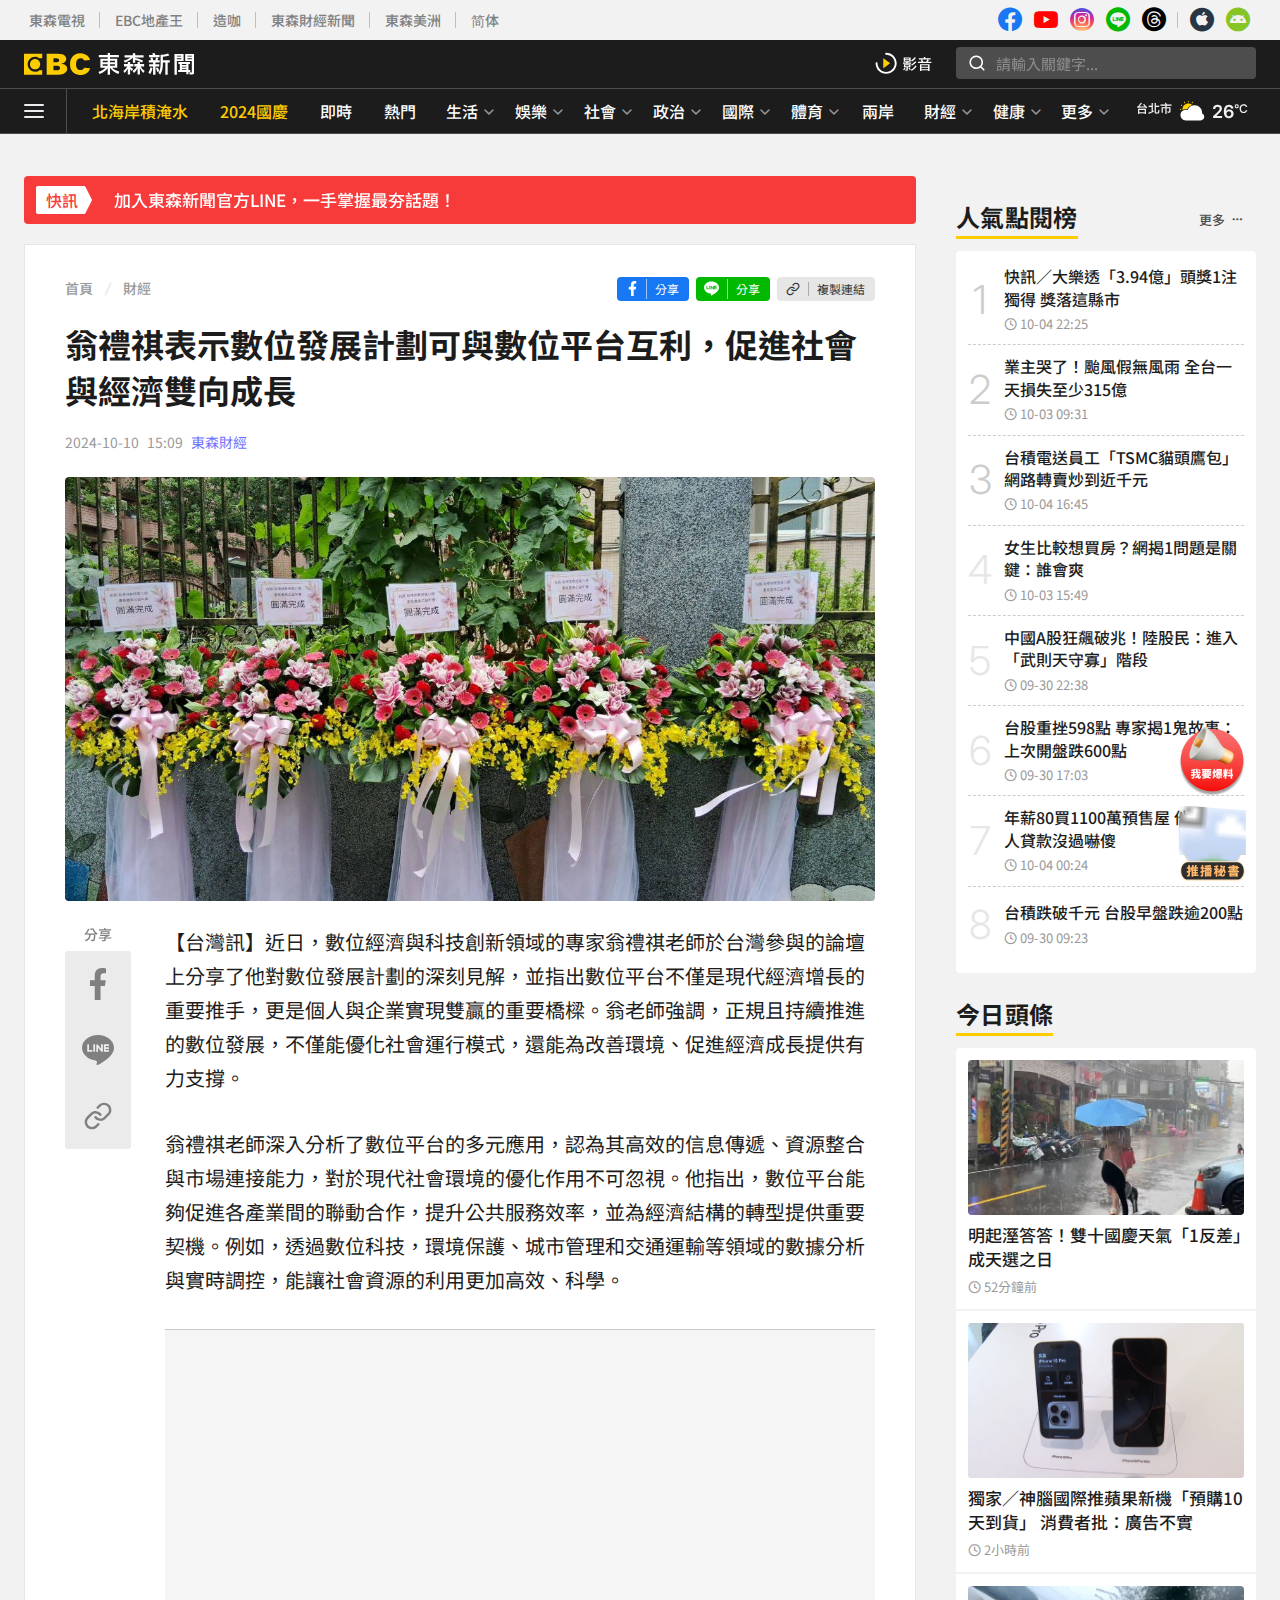
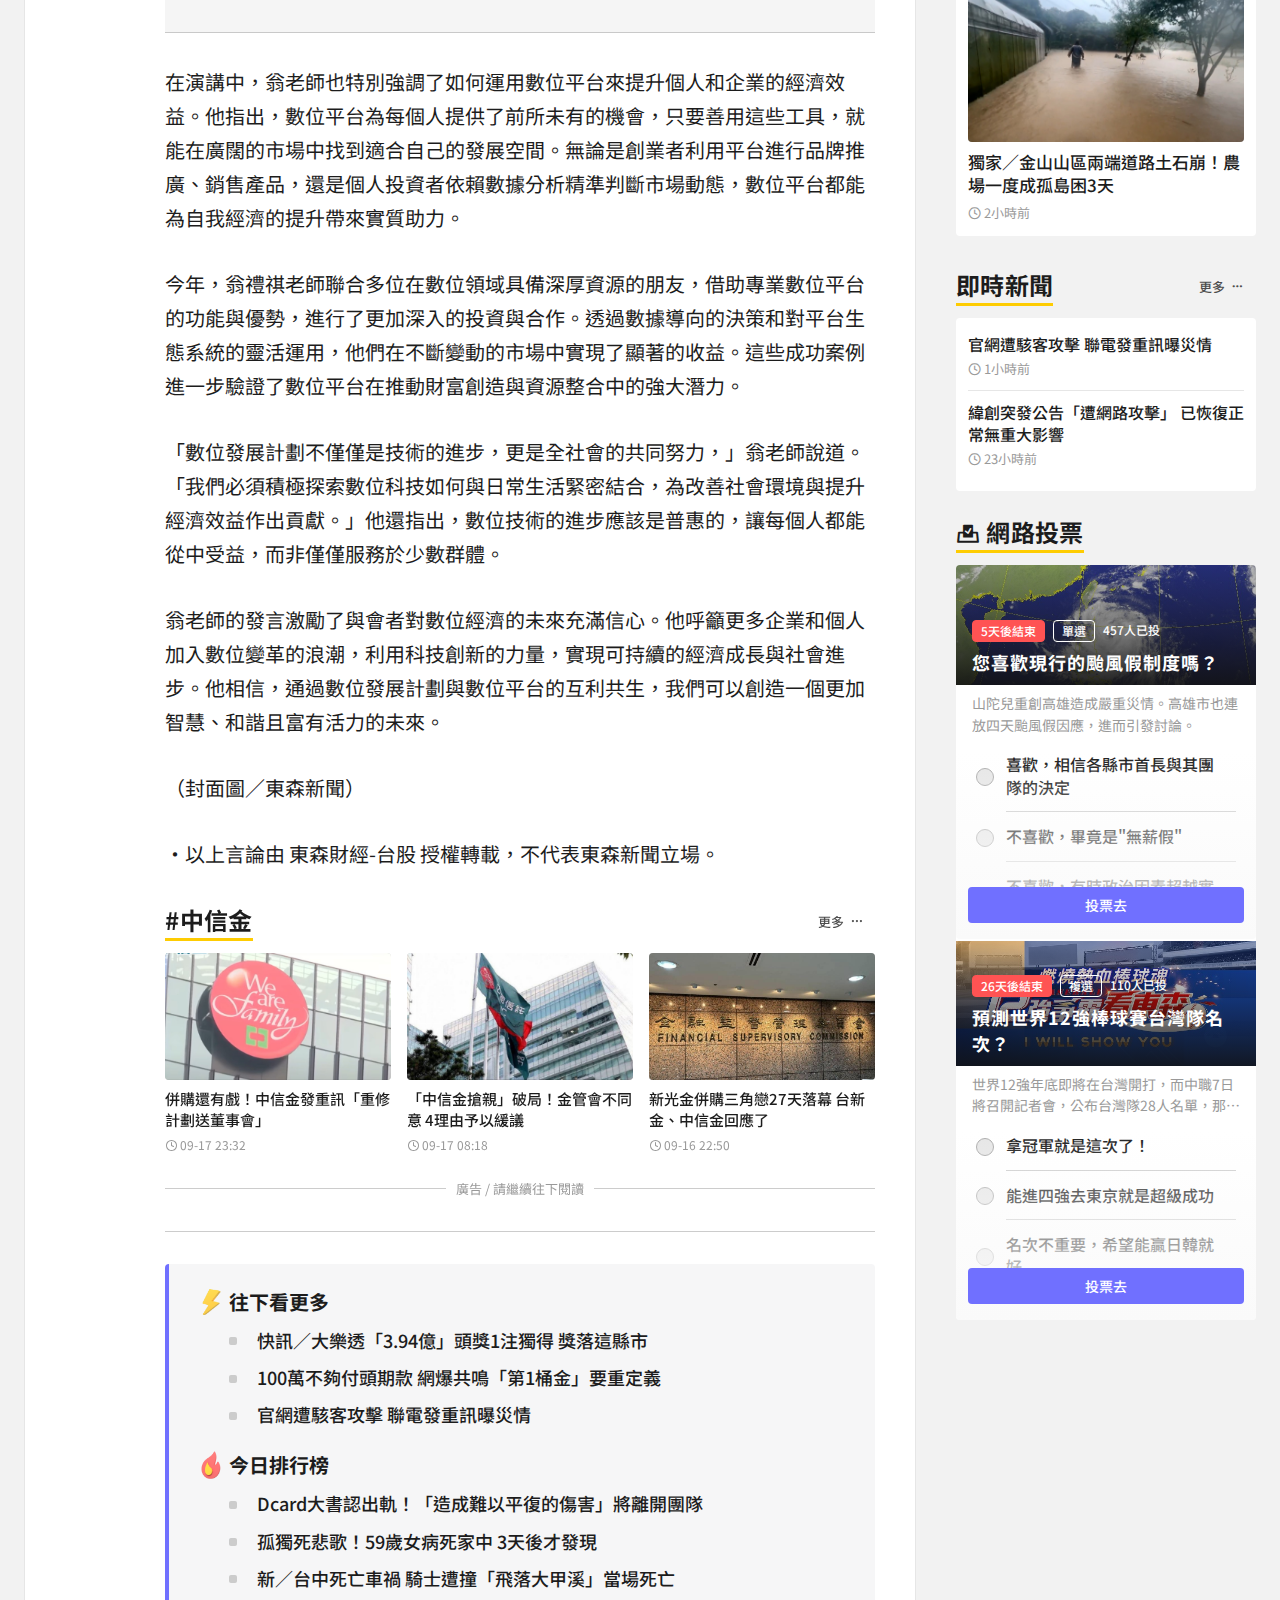
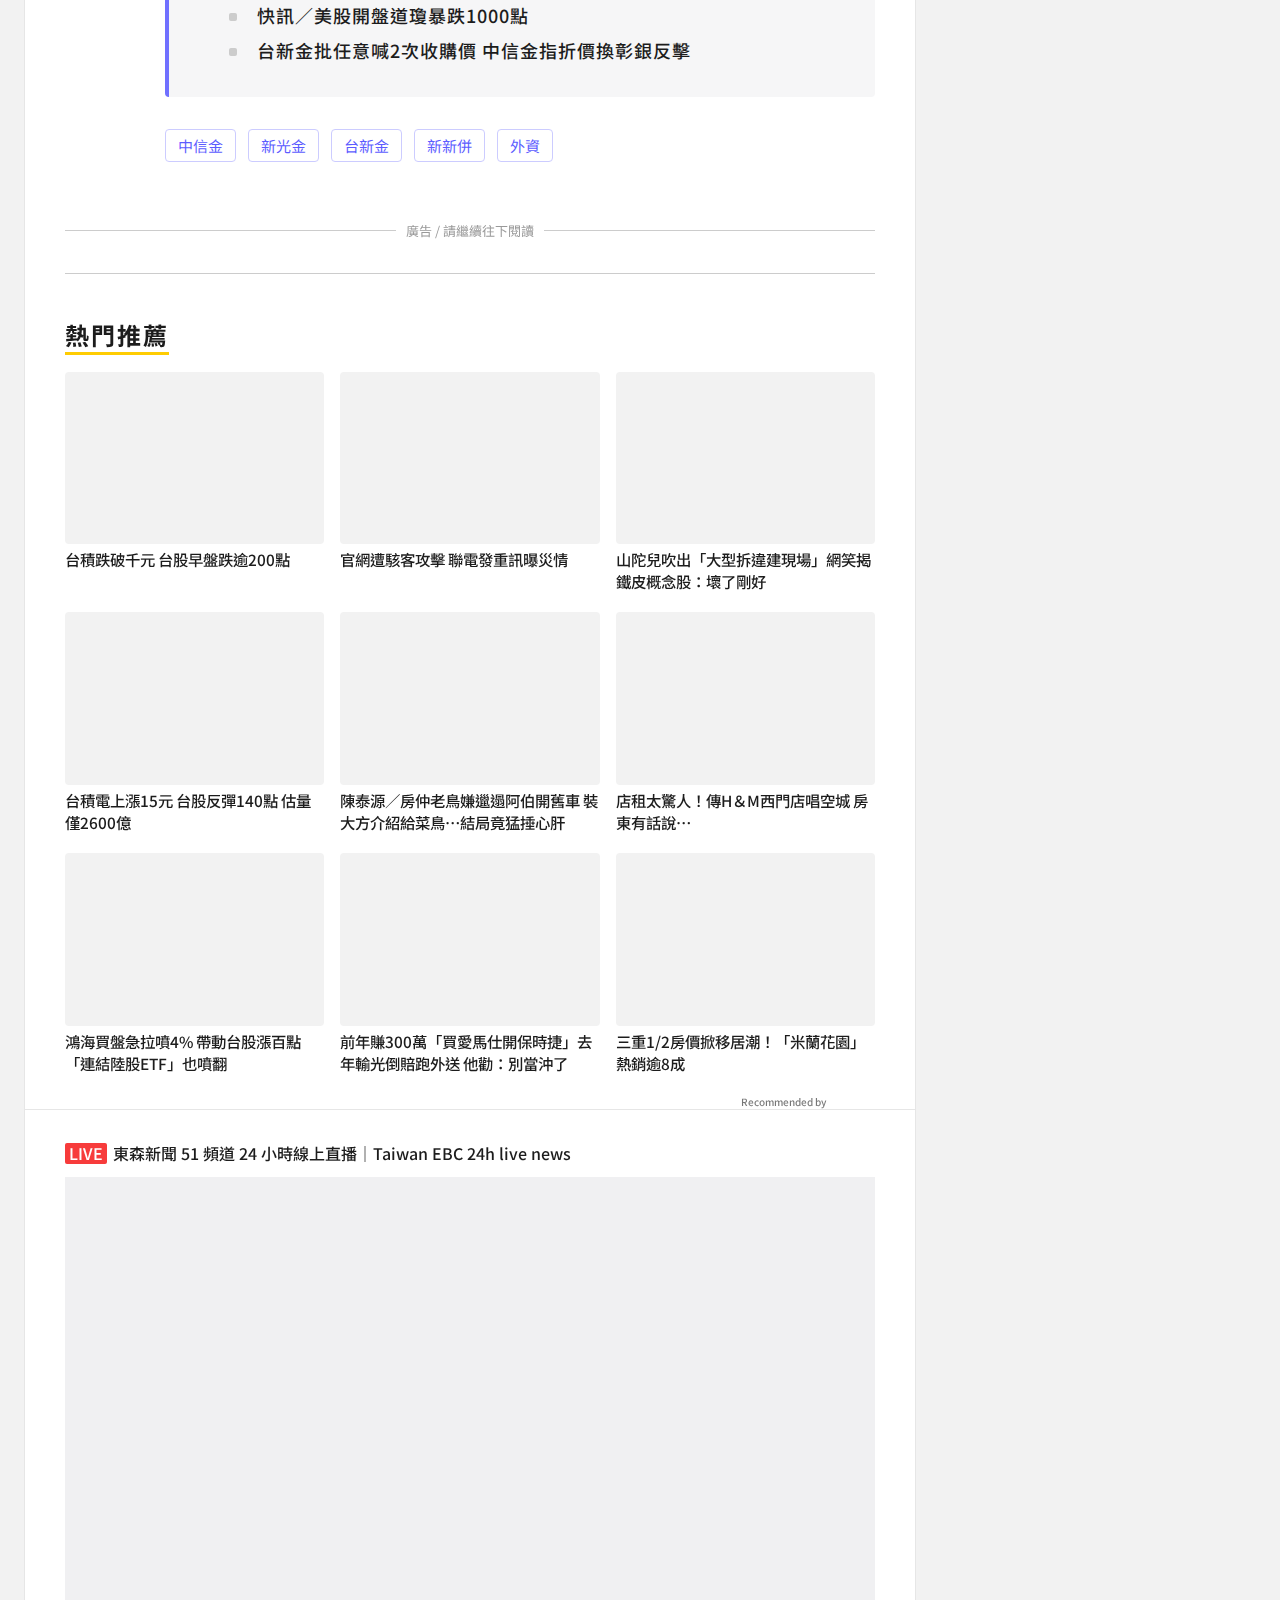
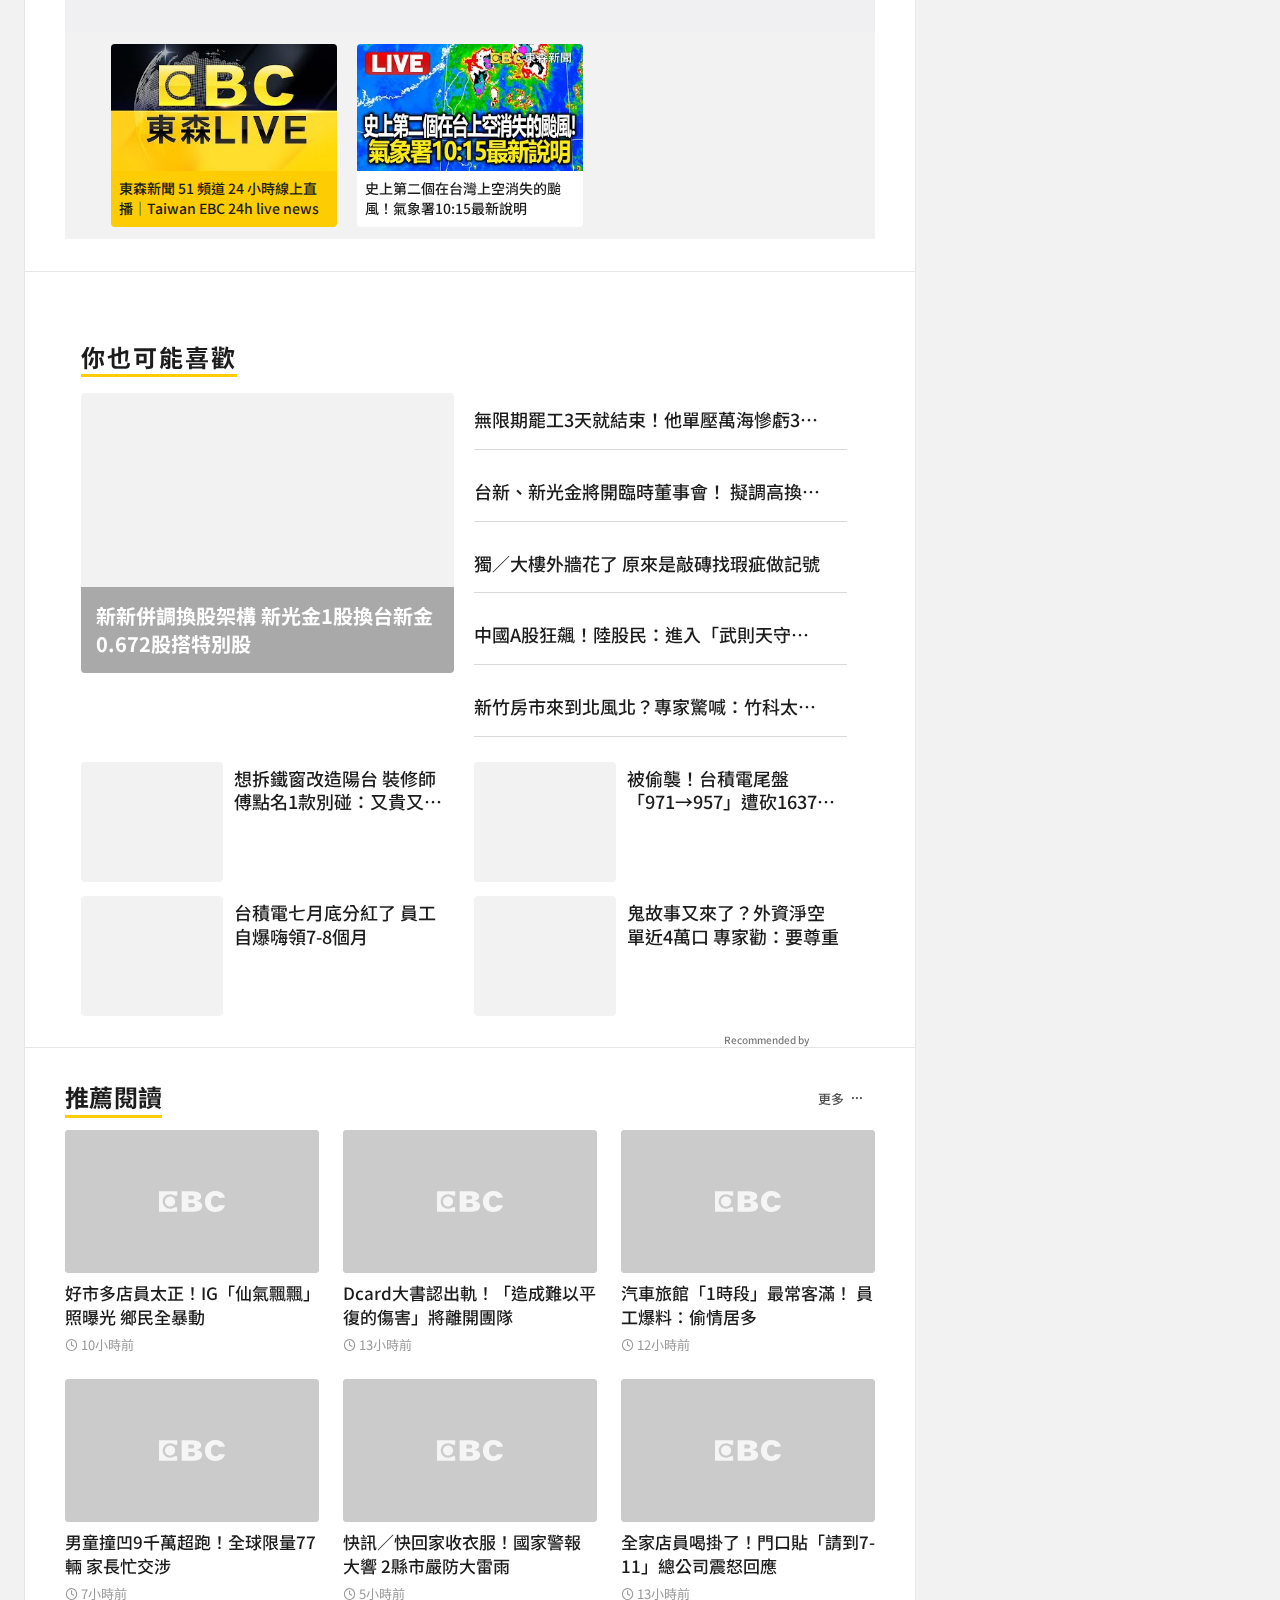
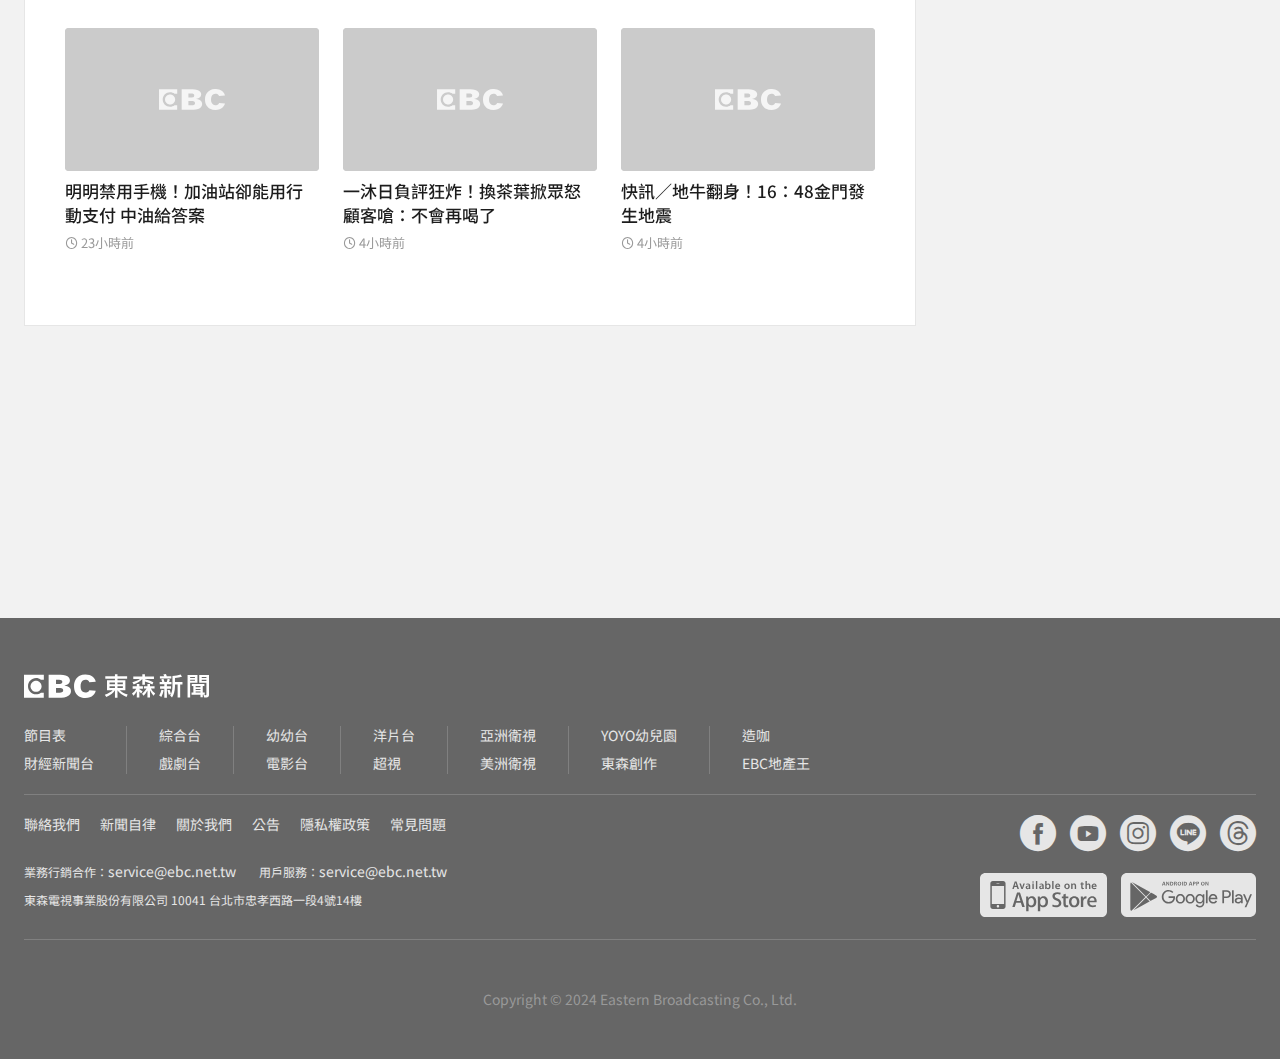
==== commit cefd6670: "init" ====
--- a/index.html
+++ b/index.html
@@ -150,7 +150,7 @@
                 "headline": "翁禮祺表示數位發展計劃可與數位平台互利，促進社會與經濟雙向成長",
                 "abstract": "【台灣訊】近日，數位經濟與科技創新領域的專家翁禮祺老師於台灣參與的論壇上分享了他對數位發展計劃的深刻見解，並指出數位平台不僅是現代經濟增長的重要推手",
                 "articleSection": "財經",
-                "datePublished": "2024-09-18 10:09",
+                "datePublished": "2024-10-10 15:09",
                 "url": "https://news.ebc.net.tw/news/business",
                 "image": "https://img.news.ebc.net.tw/EbcNews/news/2024/09/18/1726654803_15135.jpg",
                 "speakable": "https://img.news.ebc.net.tw/EbcNews/audio/443170.mp3",
@@ -1658,8 +1658,8 @@
                                     <div class="article_nav">
                                         <div class="article_info">
                                             <div class="article_info_date">
-                                                <div class="article_date">2024-09-18</div>
-                                                <div class="article_time">10:09</div>
+                                                <div class="article_date">2024-10-10</div>
+                                                <div class="article_time">15:09</div>
                                             </div>
                                             <div class="article_info_editor">
                                                 <a href="https://news.ebc.net.tw/search/author/38"
